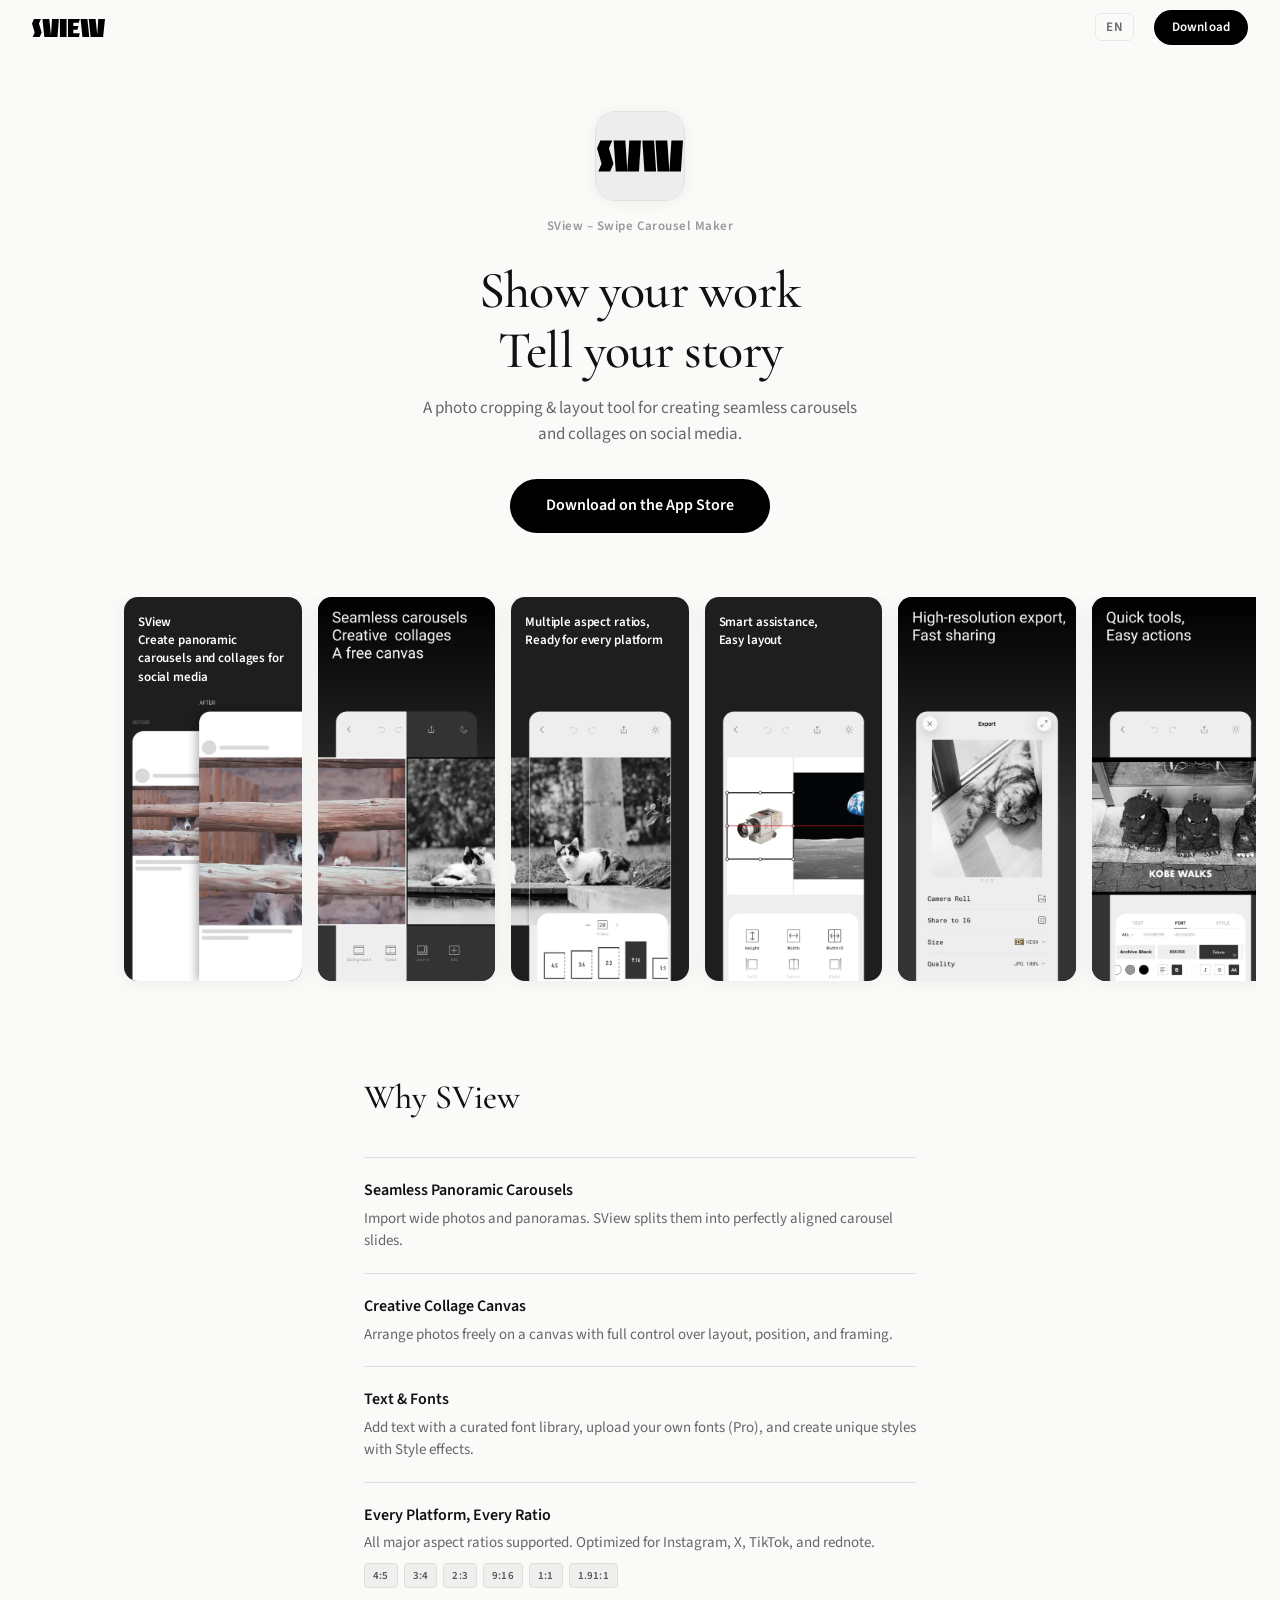
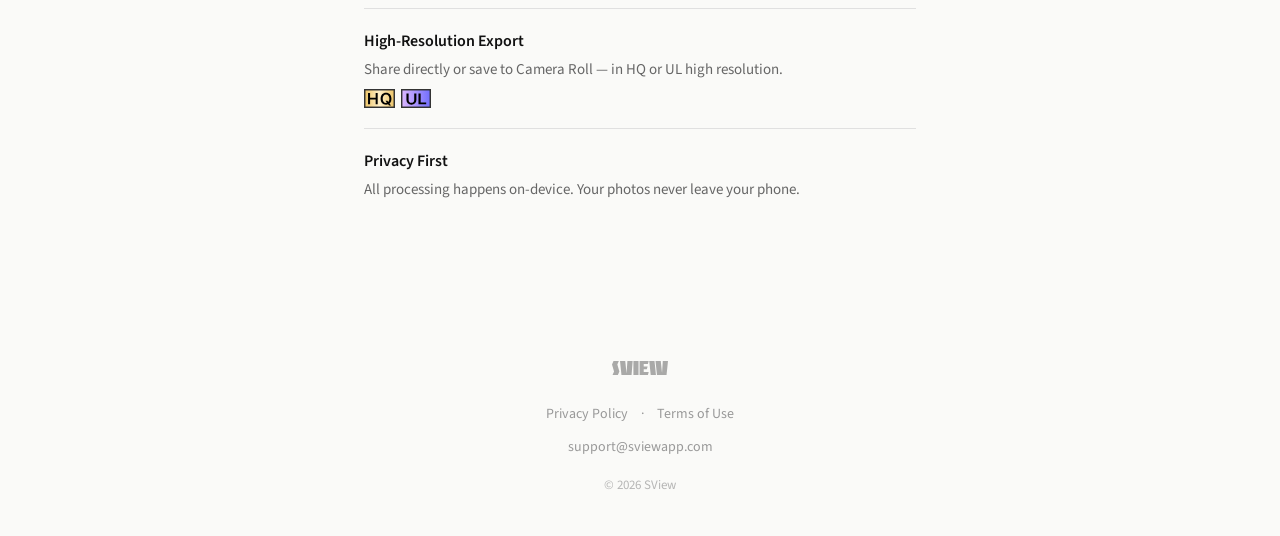
==== index.html @ 7d23e58b "fix(home): drop duplicate gallery captions on slots 2/5/6 The new localized App Store screenshots al" ====
<!DOCTYPE html>
<html lang="en">
<head>
  <meta charset="UTF-8">
  <meta name="viewport" content="width=device-width, initial-scale=1.0">
  <title>SView — Show your work. Tell your story.</title>
  <link rel="icon" type="image/svg+xml" href="assets/favicon.svg">
  <link rel="icon" type="image/png" href="favicon.png">
  <link rel="apple-touch-icon" href="assets/apple-touch-icon.png">
  <meta name="description" content="A photo cropping and layout tool. Create seamless carousels and collage posts for social media.">
  <meta property="og:title" content="SView — Swipe Carousel Maker">
  <meta property="og:description" content="A photo cropping and layout tool for social media.">
  <meta property="og:image" content="https://sviewapp.com/assets/iphone/1.png">
  <meta property="og:url" content="https://sviewapp.com">
  <meta name="twitter:card" content="summary_large_image">
  <link rel="preconnect" href="https://fonts.googleapis.com">
  <link rel="preconnect" href="https://fonts.gstatic.com" crossorigin>
  <link href="https://fonts.googleapis.com/css2?family=Cormorant+Garamond:ital,wght@0,400;0,500;1,400&family=Source+Sans+3:wght@400;600&display=swap" rel="stylesheet">
  <style>
    :root {
      --font-serif: "Cormorant Garamond", "Noto Serif", "Songti SC", Georgia, serif;
      --font-sans: "Source Sans 3", -apple-system, "PingFang SC", "Hiragino Sans",
                   "Noto Sans SC", "Noto Sans JP", "Noto Sans KR", "Malgun Gothic", sans-serif;
      --color-bg: #fafaf8;
      --color-surface: #ffffff;
      --color-text: #111111;
      --color-text-secondary: #666666;
      --color-text-muted: #999999;
      --color-border: #e8e8e8;
      --color-rule: #e0e0e0;
      --color-accent: #000000;
      --color-accent-hover: #333333;
    }

    * { box-sizing: border-box; margin: 0; padding: 0; }

    body {
      font-family: var(--font-sans);
      font-size: 16px;
      line-height: 1.6;
      color: var(--color-text);
      background: var(--color-bg);
      -webkit-font-smoothing: antialiased;
      -moz-osx-font-smoothing: grayscale;
    }

    /* ===== NAV ===== */
    .nav {
      position: sticky;
      top: 0;
      z-index: 100;
      display: flex;
      align-items: center;
      justify-content: space-between;
      padding: 0 32px;
      height: 56px;
      transition: background 0.3s, border-color 0.3s;
      border-bottom: 1px solid transparent;
    }
    .nav.scrolled {
      background: rgba(250, 250, 248, 0.92);
      backdrop-filter: blur(12px);
      -webkit-backdrop-filter: blur(12px);
      border-bottom-color: rgba(0,0,0,0.06);
    }
    .nav-logo img { height: 18px; width: auto; display: block; filter: brightness(0); }
    .nav-right { display: flex; align-items: center; gap: 20px; }

    .lang-selector { position: relative; }
    .lang-btn {
      background: none; border: 1px solid var(--color-border); border-radius: 6px;
      padding: 4px 10px; font-family: var(--font-sans); font-size: 13px; font-weight: 600;
      color: var(--color-text-secondary); cursor: pointer; letter-spacing: 0.03em;
      transition: border-color 0.2s, color 0.2s;
    }
    .lang-btn:hover { border-color: var(--color-text-secondary); color: var(--color-text); }
    .lang-dropdown {
      display: none; position: absolute; top: calc(100% + 6px); right: 0;
      background: var(--color-surface); border: 1px solid var(--color-border);
      border-radius: 8px; padding: 4px 0; min-width: 120px;
      box-shadow: 0 4px 16px rgba(0,0,0,0.08);
    }
    .lang-dropdown.open { display: block; }
    .lang-option {
      display: block; width: 100%; padding: 8px 16px; background: none; border: none;
      font-family: var(--font-sans); font-size: 14px; color: var(--color-text-secondary);
      cursor: pointer; text-align: left; transition: background 0.15s;
    }
    .lang-option:hover { background: #f5f5f3; color: var(--color-text); }
    .lang-option.active { color: var(--color-text); font-weight: 600; }

    .nav-download {
      display: inline-block; background: var(--color-accent); color: #fff;
      padding: 7px 18px; border-radius: 100px; font-size: 13px; font-weight: 600;
      text-decoration: none; transition: background 0.2s; letter-spacing: 0.01em;
    }
    .nav-download:hover { background: var(--color-accent-hover); }

    /* ===== HERO ===== */
    .hero { text-align: center; padding: 56px 24px 0; }

    .hero-icon {
      width: 88px; height: 88px; border-radius: 22%; margin: 0 auto 16px;
      overflow: hidden;
      box-shadow: 0 0 0 1px rgba(0,0,0,0.08), 0 2px 16px rgba(0,0,0,0.06);
    }
    .hero-icon svg { width: 100%; height: 100%; display: block; }

    .hero-app-title {
      font-size: 13px;
      font-weight: 600;
      color: var(--color-text-muted);
      letter-spacing: 0.04em;
      margin-bottom: 24px;
    }

    .hero-tagline {
      font-family: var(--font-serif);
      font-size: clamp(34px, 6vw, 52px);
      font-weight: 500; line-height: 1.15; letter-spacing: -0.015em;
      color: var(--color-text); margin-bottom: 16px;
    }

    .hero-subtitle {
      font-size: 17px; color: var(--color-text-secondary);
      max-width: 460px; margin: 0 auto 32px; line-height: 1.5;
    }

    .hero-cta {
      display: inline-block;
      background: var(--color-accent); color: #fff;
      padding: 14px 36px; border-radius: 100px; font-size: 16px; font-weight: 600;
      text-decoration: none; transition: background 0.2s, transform 0.2s;
    }
    .hero-cta:hover { background: var(--color-accent-hover); transform: translateY(-1px); }

    /* ===== GALLERY ===== */
    .gallery {
      margin-top: 64px;
      overflow-x: auto; overflow-y: hidden;
      scrollbar-width: none; -webkit-overflow-scrolling: touch;
      scroll-snap-type: x proximity;
      padding-bottom: 20px;
      cursor: grab;
    }
    .gallery.dragging { cursor: grabbing; scroll-snap-type: none; }
    .gallery::-webkit-scrollbar { display: none; }
    .gallery-scrollbar-wrap {
      height: 2px;
      margin: 8px max(24px, calc((100vw - 1080px) / 2)) 60px;
      background: transparent;
      position: relative;
    }
    .gallery-scrollbar-thumb {
      position: absolute; top: 0; left: 0;
      height: 2px; width: 60px;
      background: transparent;
      border-radius: 1px;
      transition: background 0.4s, left 0.05s linear;
    }
    .gallery.scrolling ~ .gallery-scrollbar-wrap .gallery-scrollbar-thumb { background: rgba(0,0,0,0.22); }

    .gallery-track {
      display: flex; gap: 16px; width: max-content;
      padding: 0 max(24px, calc((100vw - 1080px) / 2));
    }

    .gallery-item {
      position: relative;
      flex-shrink: 0;
      scroll-snap-align: center;
      border-radius: 14px;
      overflow: hidden;
      background: #1e1e1e;
      box-shadow: 0 2px 20px rgba(0,0,0,0.06);
    }
    .gallery-item img {
      height: 384px;
      width: auto;
      display: block;
    }

    /* Text overlay on top of each preview card */
    .gallery-overlay {
      position: absolute;
      top: 0; left: 0; right: 0;
      padding: 16px 14px 18px;
      pointer-events: none;
    }
    .gallery-overlay p {
      font-size: 13px;
      font-weight: 600;
      color: #fff;
      line-height: 1.4;
      letter-spacing: -0.01em;
      text-align: left;
    }

    /* ===== FEATURES ===== */
    .features {
      max-width: 600px; margin: 0 auto; padding: 0 24px 80px;
    }
    .features-heading {
      font-family: var(--font-serif); font-size: 34px; font-weight: 500;
      color: var(--color-text); margin-bottom: 32px;
    }
    .feature-item {
      border-top: 1px solid var(--color-rule); padding: 20px 0;
    }
    .feature-item:last-child { border-bottom: none; }
    .feature-title {
      font-size: 16px; font-weight: 600; color: var(--color-text); margin-bottom: 4px;
    }
    .feature-desc {
      font-size: 15px; color: var(--color-text-secondary); line-height: 1.5;
    }

    /* Badges row for ratio/resolution features */
    .feature-badges {
      display: flex; flex-wrap: wrap; gap: 6px; margin-top: 8px;
    }
    .badge-tag {
      display: inline-flex; align-items: center; justify-content: center;
      padding: 3px 8px; border-radius: 4px;
      font-size: 11px; font-weight: 600; letter-spacing: 0.02em;
      background: #f0efed; color: #555;
      border: 1px solid #e0dfdd;
      white-space: nowrap;
    }
    .badge-tag.accent {
      background: var(--color-text); color: #fff; border-color: var(--color-text);
    }
    /* HQ / UL spec icons (gradient SVG, matches in-app export chips) */
    .badge-svg { height: 19px; width: auto; display: inline-block; vertical-align: middle; }

    /* ===== FOOTER ===== */
    footer {
      text-align: center; padding: 56px 24px 40px;
    }
    .footer-logo { margin-bottom: 20px; }
    .footer-logo img { height: 14px; width: auto; opacity: 0.4; }
    .footer-links { font-size: 14px; color: var(--color-text-muted); margin-bottom: 8px; }
    .footer-links a { color: var(--color-text-muted); text-decoration: none; transition: color 0.2s; }
    .footer-links a:hover { color: var(--color-text-secondary); }
    .footer-links .sep { margin: 0 10px; }
    .footer-email { margin-bottom: 16px; }
    .footer-email a { font-size: 14px; color: var(--color-text-muted); text-decoration: none; transition: color 0.2s; }
    .footer-email a:hover { color: var(--color-text-secondary); }
    .footer-copy { font-size: 13px; color: var(--color-text-muted); opacity: 0.7; }

    /* ===== WECHAT GUIDE ===== */
    .wechat-guide {
      display: none;
      position: fixed; top: 12px; right: 12px;
      z-index: 9999;
      background: rgba(0,0,0,0.75); color: #fff;
      border-radius: 12px;
      padding: 14px 18px;
      box-shadow: 0 4px 24px rgba(0,0,0,0.25);
      align-items: center; gap: 10px;
    }
    .wechat-guide.show { display: flex; }
    .wechat-guide-arrow {
      width: 20px; height: 20px; flex-shrink: 0;
      animation: wechat-bounce 1.2s ease-in-out infinite;
    }
    @keyframes wechat-bounce {
      0%, 100% { transform: translateY(0); }
      50% { transform: translateY(-4px); }
    }
    .wechat-guide-text {
      font-size: 14px; font-weight: 500; line-height: 1.5;
    }

    /* ===== SCROLL ANIMATIONS ===== */
    .fade-in {
      opacity: 0; transform: translateY(18px);
      transition: opacity 0.6s cubic-bezier(0.25,0.1,0.25,1),
                  transform 0.6s cubic-bezier(0.25,0.1,0.25,1);
    }
    .fade-in.visible { opacity: 1; transform: translateY(0); }
    @media (prefers-reduced-motion: reduce) {
      .fade-in { opacity: 1; transform: none; transition: none; }
    }

    /* ===== CJK ===== */
    .lang-cjk .hero-tagline { letter-spacing: 0.04em; }
    .lang-cjk .feature-title, .lang-cjk .feature-desc { line-height: 1.7; }

    /* ===== RESPONSIVE ===== */
    @media (max-width: 640px) {
      .nav { padding: 0 20px; height: 50px; }
      .nav-logo img { height: 15px; }
      .nav-download { padding: 6px 14px; font-size: 12px; }
      .lang-btn { font-size: 12px; padding: 3px 8px; }

      .hero { padding: 40px 20px 0; }
      .hero-icon { width: 72px; height: 72px; margin-bottom: 14px; }
      .hero-app-title { font-size: 12px; margin-bottom: 20px; }
      .hero-subtitle { font-size: 15px; margin-bottom: 28px; }
      .hero-cta { padding: 11px 28px; font-size: 14px; }

      .gallery { margin-top: 48px; padding-bottom: 16px; }
      .gallery-scrollbar-wrap { margin-bottom: 44px; }
      .gallery-track { gap: 12px; padding: 0 20px; }
      .gallery-item img { height: 300px; }
      .gallery-item { border-radius: 12px; }
      .gallery-overlay { padding: 14px 14px; }
      .gallery-overlay p { font-size: 12px; }

      .features { padding: 0 20px 56px; }
      .features-heading { font-size: 24px; margin-bottom: 24px; }

      footer { padding: 40px 20px 32px; }
    }
  </style>
</head>
<body>

<!-- NAV -->
<nav class="nav" role="navigation">
  <a href="/" class="nav-logo" aria-label="SView Home">
    <img src="assets/logo.svg" alt="SView">
  </a>
  <div class="nav-right">
    <div class="lang-selector">
      <button class="lang-btn" id="langBtn" aria-haspopup="true" aria-expanded="false">EN</button>
      <div class="lang-dropdown" id="langDropdown" role="menu">
        <button class="lang-option active" data-lang="en" role="menuitem">English</button>
        <button class="lang-option" data-lang="zh" role="menuitem">简体中文</button>
        <button class="lang-option" data-lang="zh-Hant" role="menuitem">繁體中文</button>
        <button class="lang-option" data-lang="ja" role="menuitem">日本語</button>
        <button class="lang-option" data-lang="ko" role="menuitem">한국어</button>
        <button class="lang-option" data-lang="es" role="menuitem">Español</button>
      </div>
    </div>
    <a class="nav-download" href="https://apps.apple.com/app/sview/id6759950270" target="_blank" data-i18n="nav.download">Download</a>
  </div>
</nav>

<!-- HERO -->
<section class="hero">
  <div class="hero-icon fade-in">
    <svg width="512" height="512" viewBox="0 0 512 512" fill="none" xmlns="http://www.w3.org/2000/svg"><rect width="512" height="512" fill="#EDEDED"/><path d="M102.68 166H170.746L182.758 346H114.691L102.68 166Z" fill="black"/><path d="M269.672 166H337.738L349.75 346H281.684L269.672 166Z" fill="black"/><path d="M261.859 166H193.793L181.781 346H249.848L261.859 166Z" fill="black"/><path d="M94.5763 166H25.3442L6 211L32.4711 301L13.1268 346H82.3589L101.703 301L75.232 211L94.5763 166Z" fill="black"/><path d="M345.844 166H414.74L426.898 346H358.002L345.844 166Z" fill="black"/><path d="M506 166H438.764L426.898 346H494.135L506 166Z" fill="black"/></svg>
  </div>
  <div class="hero-app-title fade-in">SView &ndash; Swipe Carousel Maker</div>
  <h1 class="hero-tagline fade-in" data-i18n="hero.tagline">Show your work<br>Tell your story</h1>
  <p class="hero-subtitle fade-in" data-i18n="hero.subtitle">A photo cropping &amp; layout tool for creating seamless carousels and collages on social media.</p>
  <a class="hero-cta fade-in" href="https://apps.apple.com/app/sview/id6759950270" target="_blank"><span data-i18n="hero.cta">Download on the App Store</span></a>

  <!-- GALLERY -->
  <div class="gallery fade-in" id="gallery" role="region" aria-label="App screenshots" tabindex="0">
    <div class="gallery-track">
      <div class="gallery-item">
        <picture><source srcset="assets/iphone/1.webp" type="image/webp"><img src="assets/iphone/1.png" alt="" loading="eager"></picture>
        <div class="gallery-overlay"><p data-i18n="preview.1">SView<br>Create panoramic carousels and collages for social media</p></div>
      </div>
      <div class="gallery-item">
        <img class="loc-shot" data-shot="2" src="assets/iphone/2-en.webp" alt="" loading="eager">
      </div>
      <div class="gallery-item">
        <picture><source srcset="assets/iphone/3.webp" type="image/webp"><img src="assets/iphone/3.png" alt="" loading="lazy"></picture>
        <div class="gallery-overlay"><p data-i18n="preview.3">Multiple aspect ratios,<br>Ready for every platform</p></div>
      </div>
      <div class="gallery-item">
        <picture><source srcset="assets/iphone/4.webp" type="image/webp"><img src="assets/iphone/4.png" alt="" loading="lazy"></picture>
        <div class="gallery-overlay"><p data-i18n="preview.4">Smart assistance,<br>Easy layout</p></div>
      </div>
      <div class="gallery-item">
        <img class="loc-shot" data-shot="5" src="assets/iphone/5-en.webp" alt="" loading="lazy">
      </div>
      <div class="gallery-item">
        <img class="loc-shot" data-shot="6" src="assets/iphone/6-en.webp" alt="" loading="lazy">
      </div>
      <div class="gallery-item">
        <picture><source srcset="assets/iphone/7.webp" type="image/webp"><img src="assets/iphone/7.png" alt="" loading="lazy"></picture>
        <div class="gallery-overlay"><p data-i18n="preview.7">Show your work,<br>Tell your story</p></div>
      </div>
    </div>
  </div>
  <div class="gallery-scrollbar-wrap"><div class="gallery-scrollbar-thumb" id="gallery-thumb"></div></div>
</section>

<!-- FEATURES -->
<section class="features">
  <h2 class="features-heading fade-in" data-i18n="features.heading">Why SView</h2>

  <div class="feature-item fade-in">
    <div class="feature-title" data-i18n="features.carousel.title">Seamless Panoramic Carousels</div>
    <div class="feature-desc" data-i18n="features.carousel.desc">Import wide photos and panoramas. SView splits them into perfectly aligned carousel slides.</div>
  </div>

  <div class="feature-item fade-in">
    <div class="feature-title" data-i18n="features.collage.title">Creative Collage Canvas</div>
    <div class="feature-desc" data-i18n="features.collage.desc">Arrange photos freely on a canvas with full control over layout, position, and framing.</div>
  </div>

  <div class="feature-item fade-in">
    <div class="feature-title" data-i18n="features.text.title">Text &amp; Fonts</div>
    <div class="feature-desc" data-i18n="features.text.desc">Add text with a curated font library, upload your own fonts (Pro), and create unique styles with Style effects.</div>
  </div>

  <div class="feature-item fade-in">
    <div class="feature-title" data-i18n="features.ratio.title">Every Platform, Every Ratio</div>
    <div class="feature-desc" data-i18n="features.ratio.desc">All major aspect ratios supported. Optimized for Instagram, X, TikTok, and rednote.</div>
    <div class="feature-badges">
      <span class="badge-tag">4:5</span>
      <span class="badge-tag">3:4</span>
      <span class="badge-tag">2:3</span>
      <span class="badge-tag">9:16</span>
      <span class="badge-tag">1:1</span>
      <span class="badge-tag">1.91:1</span>
    </div>
  </div>

  <div class="feature-item fade-in">
    <div class="feature-title" data-i18n="features.export.title">High-Resolution Export</div>
    <div class="feature-desc" data-i18n="features.export.desc">Share directly or save to Camera Roll — in HQ or UL high resolution.</div>
    <div class="feature-badges">
      <img class="badge-svg" src="assets/SizeHQ.svg" alt="HQ" width="21" height="13">
      <img class="badge-svg" src="assets/SizeUL.svg" alt="UL" width="21" height="13">
    </div>
  </div>

  <div class="feature-item fade-in">
    <div class="feature-title" data-i18n="features.privacy.title">Privacy First</div>
    <div class="feature-desc" data-i18n="features.privacy.desc">All processing happens on-device. Your photos never leave your phone.</div>
  </div>
</section>

<!-- FOOTER -->
<footer>
  <div class="footer-logo"><img src="assets/logo.svg" alt="SView"></div>
  <div class="footer-links">
    <a href="/privacy.html" data-i18n="footer.privacy">Privacy Policy</a>
    <span class="sep">&middot;</span>
    <a href="/terms.html" data-i18n="footer.terms">Terms of Use</a>
  </div>
  <div class="footer-email"><a href="mailto:support@sviewapp.com">support@sviewapp.com</a></div>
  <div class="footer-copy">&copy; 2026 SView</div>
</footer>

<script>
(function() {
  const T = {
    en: {
      'nav.download': 'Download',
      'hero.tagline': 'Show your work\nTell your story',
      'hero.subtitle': 'A photo cropping & layout tool for creating seamless carousels and collages on social media.',
      'hero.cta': 'Download on the App Store',
      'features.heading': 'Why SView',
      'features.carousel.title': 'Seamless Panoramic Carousels',
      'features.carousel.desc': 'Import wide photos and panoramas. SView splits them into perfectly aligned carousel slides.',
      'features.collage.title': 'Creative Collage Canvas',
      'features.collage.desc': 'Arrange photos freely on a canvas with full control over layout, position, and framing.',
      'features.text.title': 'Text & Fonts',
      'features.text.desc': 'Add text with a curated font library, upload your own fonts (Pro), and create unique styles with Style effects.',
      'features.ratio.title': 'Every Platform, Every Ratio',
      'features.ratio.desc': 'All major aspect ratios supported. Optimized for Instagram, X, TikTok, and rednote.',
      'features.export.title': 'High-Resolution Export',
      'features.export.desc': 'Share directly or save to Camera Roll — in HQ or UL high resolution.',
      'features.privacy.title': 'Privacy First',
      'features.privacy.desc': 'All processing happens on-device. Your photos never leave your phone.',
      'footer.privacy': 'Privacy Policy',
      'footer.terms': 'Terms of Use',
      'preview.1': 'SView\nCreate panoramic carousels and collages for social media',
      'preview.2': 'Seamless carousels\nCreative collages\nA free canvas',
      'preview.3': 'Multiple aspect ratios,\nReady for every platform',
      'preview.4': 'Smart assistance,\nEasy layout',
      'preview.5': 'High-resolution export,\nFast sharing',
      'preview.6': 'Simple tools,\nNothing extra',
      'preview.7': 'Show your work,\nTell your story'
    },
    zh: {
      'nav.download': '下载',
      'hero.tagline': '展示你的作品\n讲述你的故事',
      'hero.subtitle': '照片裁切与排版工具，轻松制作无缝轮播图和创意拼贴，一键发布社交平台。',
      'hero.cta': '从苹果商店下载',
      'features.heading': '主要功能',
      'features.carousel.title': '无缝全景轮播',
      'features.carousel.desc': '导入宽幅照片和全景图，SView 将其分割为完美对齐的轮播卡片。',
      'features.collage.title': '创意拼贴画布',
      'features.collage.desc': '在画布上自由排列照片，完全掌控布局、位置和构图。',
      'features.text.title': '文字与字体',
      'features.text.desc': '添加文字，从精选字库挑选或上传自己的字体（Pro），用 Style 效果创造独特风格。',
      'features.ratio.title': '全平台，全比例',
      'features.ratio.desc': '支持所有主流比例，适配 Instagram、X、抖音、小红书。',
      'features.export.title': '高分辨率导出',
      'features.export.desc': '直接分享或保存到相册，可选 HQ、UL 高分辨率。',
      'features.privacy.title': '隐私优先',
      'features.privacy.desc': '所有处理均在设备端完成，您的照片绝不离开手机。',
      'footer.privacy': '隐私政策',
      'footer.terms': '使用条款',
      'preview.1': 'SView\n为社交媒体创建全景轮播和拼贴',
      'preview.2': '无缝轮播\n创意拼贴\n自由画布',
      'preview.3': '多种宽高比，\n适配每个平台',
      'preview.4': '智能辅助，\n轻松排版',
      'preview.5': '高分辨率导出，\n快速分享',
      'preview.6': '简洁工具，\n恰到好处',
      'preview.7': '展示你的作品，\n讲述你的故事'
    },
    'zh-Hant': {
      'nav.download': '下載',
      'hero.tagline': '展示你的作品\n講述你的故事',
      'hero.subtitle': '照片裁切與排版工具，輕鬆製作無縫輪播圖和創意拼貼，一鍵發佈社群平台。',
      'hero.cta': '從 App Store 下載',
      'features.heading': '主要功能',
      'features.carousel.title': '無縫全景輪播',
      'features.carousel.desc': '匯入寬幅照片和全景圖，SView 將其分割為完美對齊的輪播卡片。',
      'features.collage.title': '創意拼貼畫布',
      'features.collage.desc': '在畫布上自由排列照片，完全掌控佈局、位置和構圖。',
      'features.text.title': '文字與字體',
      'features.text.desc': '新增文字，從精選字庫挑選或上傳自己的字體（Pro），用 Style 效果創造獨特風格。',
      'features.ratio.title': '全平台，全比例',
      'features.ratio.desc': '支援所有主流比例，適配 Instagram、X、TikTok、rednote。',
      'features.export.title': '高解析度匯出',
      'features.export.desc': '直接分享或儲存到相簿，可選 HQ、UL 高解析度。',
      'features.privacy.title': '隱私優先',
      'features.privacy.desc': '所有處理均在裝置端完成，您的照片絕不離開手機。',
      'footer.privacy': '隱私權政策',
      'footer.terms': '使用條款',
      'preview.1': 'SView\n為社群媒體建立全景輪播和拼貼',
      'preview.2': '無縫輪播\n創意拼貼\n自由畫布',
      'preview.3': '多種寬高比，\n適配每個平台',
      'preview.4': '智慧輔助，\n輕鬆排版',
      'preview.5': '高解析度匯出，\n快速分享',
      'preview.6': '簡潔工具，\n恰到好處',
      'preview.7': '展示你的作品，\n講述你的故事'
    },
    ja: {
      'nav.download': 'ダウンロード',
      'hero.tagline': '作品を見せよう\n物語を伝えよう',
      'hero.subtitle': '写真の切り抜き・レイアウトツール。SNS映えするカルーセルやコラージュをかんたん作成。',
      'hero.cta': 'App Store からダウンロード',
      'features.heading': 'SView でできること',
      'features.carousel.title': 'シームレスなパノラマカルーセル',
      'features.carousel.desc': 'ワイド写真やパノラマを取り込み、完璧に並んだカルーセルスライドに分割。',
      'features.collage.title': 'クリエイティブなコラージュキャンバス',
      'features.collage.desc': 'キャンバス上で写真を自由に配置。レイアウト、位置、フレーミングを完全にコントロール。',
      'features.text.title': 'テキストとフォント',
      'features.text.desc': 'テキストを追加。厳選フォントライブラリから選ぶか自分のフォントをアップロード（Pro）、Style エフェクトで独自のスタイルを。',
      'features.ratio.title': 'すべてのプラットフォーム、すべての比率',
      'features.ratio.desc': '主要なアスペクト比に対応。Instagram、X、TikTok、rednoteに最適化。',
      'features.export.title': '高解像度エクスポート',
      'features.export.desc': '直接共有またはカメラロールに保存。HQ・UL の高解像度に対応。',
      'features.privacy.title': 'プライバシー最優先',
      'features.privacy.desc': 'すべての処理はデバイス上で完結。写真が端末から出ることはありません。',
      'footer.privacy': 'プライバシーポリシー',
      'footer.terms': '利用規約',
      'preview.1': 'SView\nSNS向けパノラマカルーセルとコラージュを作成',
      'preview.2': 'シームレスなカルーセル\nクリエイティブなコラージュ\n自由なキャンバス',
      'preview.3': '多彩なアスペクト比、\nあらゆるプラットフォームに対応',
      'preview.4': 'スマートアシスタンス、\n簡単レイアウト',
      'preview.5': '高解像度エクスポート、\n素早くシェア',
      'preview.6': 'シンプルなツール、\n余計なものなし',
      'preview.7': '作品を見せよう、\n物語を伝えよう'
    },
    ko: {
      'nav.download': '다운로드',
      'hero.tagline': '당신의 작품을 보여주세요\n당신의 이야기를 들려주세요',
      'hero.subtitle': '사진 크롭 & 레이아웃 도구. 깔끔한 캐러셀과 콜라주를 만들어 SNS에 바로 공유하세요.',
      'hero.cta': 'App Store에서 다운로드',
      'features.heading': 'SView의 핵심 기능',
      'features.carousel.title': '매끄러운 파노라마 캐러셀',
      'features.carousel.desc': '와이드 사진과 파노라마를 가져와 완벽하게 정렬된 캐러셀 슬라이드로 분할합니다.',
      'features.collage.title': '크리에이티브 콜라주 캔버스',
      'features.collage.desc': '캔버스에서 사진을 자유롭게 배치하고 레이아웃, 위치, 프레이밍을 완전히 제어하세요.',
      'features.text.title': '텍스트와 폰트',
      'features.text.desc': '텍스트를 추가하세요. 엄선된 폰트 라이브러리에서 고르거나 직접 폰트를 업로드(Pro)하고, Style 효과로 나만의 스타일을 만드세요.',
      'features.ratio.title': '모든 플랫폼, 모든 비율',
      'features.ratio.desc': '모든 주요 화면 비율 지원. Instagram, X, TikTok, rednote에 최적화.',
      'features.export.title': '고해상도 내보내기',
      'features.export.desc': '바로 공유하거나 카메라 롤에 저장 — HQ·UL 고해상도 지원.',
      'features.privacy.title': '개인정보 보호 우선',
      'features.privacy.desc': '모든 처리는 기기에서 이루어집니다. 사진은 절대 휴대폰을 떠나지 않습니다.',
      'footer.privacy': '개인정보 처리방침',
      'footer.terms': '이용약관',
      'preview.1': 'SView\nSNS용 파노라마 캐러셀과 콜라주 제작',
      'preview.2': '매끄러운 캐러셀\n크리에이티브 콜라주\n자유로운 캔버스',
      'preview.3': '다양한 화면 비율,\n모든 플랫폼에 대응',
      'preview.4': '스마트 보조,\n쉬운 레이아웃',
      'preview.5': '고해상도 내보내기,\n빠른 공유',
      'preview.6': '심플한 도구,\n군더더기 없이',
      'preview.7': '작품을 보여주세요,\n이야기를 들려주세요'
    },
    es: {
      'nav.download': 'Descargar',
      'hero.tagline': 'Muestra tu trabajo\nCuenta tu historia',
      'hero.subtitle': 'Una herramienta de recorte y maquetación de fotos para crear carruseles y collages en redes sociales.',
      'hero.cta': 'Descargar en la App Store',
      'features.heading': 'Por qué SView',
      'features.carousel.title': 'Carruseles panorámicos perfectos',
      'features.carousel.desc': 'Importa fotos panorámicas y SView las divide en slides perfectamente alineados.',
      'features.collage.title': 'Lienzo creativo para collages',
      'features.collage.desc': 'Organiza fotos libremente en un lienzo con control total sobre diseño, posición y encuadre.',
      'features.text.title': 'Texto y fuentes',
      'features.text.desc': 'Añade texto con una biblioteca de fuentes seleccionada, sube tus propias fuentes (Pro) y crea estilos únicos con efectos de Style.',
      'features.ratio.title': 'Todas las plataformas, todas las proporciones',
      'features.ratio.desc': 'Todas las proporciones principales. Optimizado para Instagram, X, TikTok y rednote.',
      'features.export.title': 'Exportación en alta resolución',
      'features.export.desc': 'Comparte directamente o guarda en el Carrete — en alta resolución HQ o UL.',
      'features.privacy.title': 'Privacidad ante todo',
      'features.privacy.desc': 'Todo el procesamiento ocurre en el dispositivo. Tus fotos nunca salen de tu teléfono.',
      'footer.privacy': 'Política de privacidad',
      'footer.terms': 'Condiciones de uso',
      'preview.1': 'SView\nCrea carruseles panorámicos y collages para redes sociales',
      'preview.2': 'Carruseles perfectos\nCollages creativos\nUn lienzo libre',
      'preview.3': 'Múltiples proporciones,\nListo para cada plataforma',
      'preview.4': 'Asistencia inteligente,\nDiseño fácil',
      'preview.5': 'Exportación en alta resolución,\nCompartir rápido',
      'preview.6': 'Herramientas simples,\nNada de más',
      'preview.7': 'Muestra tu trabajo,\nCuenta tu historia'
    }
  };

  const langLabels = { en: 'EN', zh: '简中', 'zh-Hant': '繁中', ja: 'JA', ko: 'KO', es: 'ES' };
  const cjkLangs = new Set(['zh', 'zh-Hant', 'ja', 'ko']);
  let currentLang = 'en';

  function setLanguage(lang) {
    if (!T[lang]) return;
    currentLang = lang;
    document.documentElement.lang = lang === 'zh' ? 'zh-Hans' : (lang === 'zh-Hant' ? 'zh-Hant' : lang);
    document.querySelectorAll('[data-i18n]').forEach(function(el) {
      var key = el.getAttribute('data-i18n');
      if (T[lang][key]) {
        if (el.tagName === 'A' || el.tagName === 'BUTTON') {
          el.textContent = T[lang][key];
        } else {
          el.innerHTML = T[lang][key].replace(/\n/g, '<br>');
        }
      }
    });
    document.body.classList.toggle('lang-cjk', cjkLangs.has(lang));
    var shotV = (lang === 'zh') ? 'zh' : (lang === 'zh-Hant') ? 'zh-Hant' : 'en';
    document.querySelectorAll('img.loc-shot').forEach(function(img) {
      img.src = 'assets/iphone/' + img.getAttribute('data-shot') + '-' + shotV + '.webp';
    });
    document.getElementById('langBtn').textContent = langLabels[lang];
    document.querySelectorAll('.lang-option').forEach(function(opt) {
      opt.classList.toggle('active', opt.dataset.lang === lang);
    });
    try { localStorage.setItem('sview-lang', lang); } catch(e) {}
  }

  function detectLanguage() {
    try { var s = localStorage.getItem('sview-lang'); if (s && T[s]) return s; } catch(e) {}
    var n = (navigator.language || '').toLowerCase();
    if (n.startsWith('zh')) {
      if (n.includes('hant') || n.includes('tw') || n.includes('hk') || n.includes('mo')) return 'zh-Hant';
      return 'zh';
    }
    if (n.startsWith('ja')) return 'ja';
    if (n.startsWith('ko')) return 'ko';
    if (n.startsWith('es')) return 'es';
    return 'en';
  }

  // Language dropdown
  var langBtn = document.getElementById('langBtn');
  var langDropdown = document.getElementById('langDropdown');
  langBtn.addEventListener('click', function(e) {
    e.stopPropagation();
    var isOpen = langDropdown.classList.toggle('open');
    langBtn.setAttribute('aria-expanded', isOpen);
  });
  document.querySelectorAll('.lang-option').forEach(function(opt) {
    opt.addEventListener('click', function() {
      setLanguage(this.dataset.lang);
      langDropdown.classList.remove('open');
      langBtn.setAttribute('aria-expanded', 'false');
    });
  });
  document.addEventListener('click', function() {
    langDropdown.classList.remove('open');
    langBtn.setAttribute('aria-expanded', 'false');
  });

  // Nav scroll
  var nav = document.querySelector('.nav');
  window.addEventListener('scroll', function() {
    nav.classList.toggle('scrolled', window.scrollY > 40);
  }, { passive: true });

  // Gallery scroll system
  var gallery = document.getElementById('gallery');
  var galleryThumb = document.getElementById('gallery-thumb');
  var scrollbarTimer = null, snapTimer = null;

  // -- Scrollbar --
  function updateThumb() {
    var max = gallery.scrollWidth - gallery.clientWidth;
    if (max <= 0) return;
    var wrap = galleryThumb.parentElement.offsetWidth;
    var tw = Math.max(40, wrap * (gallery.clientWidth / gallery.scrollWidth));
    galleryThumb.style.width = tw + 'px';
    galleryThumb.style.left = ((gallery.scrollLeft / max) * (wrap - tw)) + 'px';
  }
  function showScrollbar() {
    gallery.classList.add('scrolling');
    updateThumb();
    clearTimeout(scrollbarTimer);
    scrollbarTimer = setTimeout(function() { gallery.classList.remove('scrolling'); }, 1200);
  }
  gallery.addEventListener('scroll', showScrollbar, { passive: true });

  // -- Snap lock: JS 动画期间关闭 snap，结束后恢复 --
  function lockSnap() {
    clearTimeout(snapTimer);
    gallery.style.scrollSnapType = 'none';
  }
  function unlockSnap() {
    clearTimeout(snapTimer);
    snapTimer = setTimeout(function() { gallery.style.scrollSnapType = ''; }, 60);
  }

  // -- Wheel → horizontal (仅拦截纵向滚轮，横向手势原生处理) --
  var wTarget = 0, wRaf = null;
  gallery.addEventListener('wheel', function(e) {
    if (Math.abs(e.deltaX) > Math.abs(e.deltaY)) return;
    if (e.deltaY === 0) return;
    var maxS = gallery.scrollWidth - gallery.clientWidth;
    var atStart = gallery.scrollLeft <= 0;
    var atEnd = gallery.scrollLeft >= maxS - 1;
    // 到头时放行给页面滚动
    if ((e.deltaY < 0 && atStart) || (e.deltaY > 0 && atEnd)) {
      if (wRaf) { cancelAnimationFrame(wRaf); wRaf = null; unlockSnap(); }
      return;
    }
    e.preventDefault();
    lockSnap();
    if (!wRaf) wTarget = gallery.scrollLeft;
    wTarget += e.deltaY * 2;
    wTarget = Math.max(0, Math.min(wTarget, maxS));
    if (!wRaf) {
      (function tick() {
        var diff = wTarget - gallery.scrollLeft;
        if (Math.abs(diff) > 1) {
          gallery.scrollLeft += Math.round(diff * 0.15) || (diff > 0 ? 1 : -1);
          wRaf = requestAnimationFrame(tick);
        } else {
          gallery.scrollLeft = Math.round(wTarget);
          wRaf = null;
          unlockSnap();
        }
      })();
    }
  }, { passive: false });

  // -- Mouse drag with momentum --
  var drag = null;
  gallery.addEventListener('mousedown', function(e) {
    if (wRaf) { cancelAnimationFrame(wRaf); wRaf = null; }
    drag = { sx: e.pageX, sl: gallery.scrollLeft, lx: e.pageX, lt: Date.now(), v: 0 };
    gallery.classList.add('dragging');
    lockSnap();
  });
  window.addEventListener('mousemove', function(e) {
    if (!drag) return;
    e.preventDefault();
    var now = Date.now(), dt = now - drag.lt;
    if (dt > 0) drag.v = (drag.lx - e.pageX) / dt;
    drag.lx = e.pageX; drag.lt = now;
    gallery.scrollLeft = drag.sl + (drag.sx - e.pageX);
  });
  window.addEventListener('mouseup', function() {
    if (!drag) return;
    var v = drag.v * 250;
    drag = null;
    gallery.classList.remove('dragging');
    if (Math.abs(v) > 10) {
      var target = gallery.scrollLeft + v;
      (function coast() {
        var diff = target - gallery.scrollLeft;
        if (Math.abs(diff) > 1) {
          gallery.scrollLeft += Math.round(diff * 0.08) || (diff > 0 ? 1 : -1);
          requestAnimationFrame(coast);
        } else { unlockSnap(); }
      })();
    } else { unlockSnap(); }
  });

  // Scroll animations
  var observer = new IntersectionObserver(function(entries) {
    entries.forEach(function(entry) {
      if (entry.isIntersecting) {
        entry.target.classList.add('visible');
        observer.unobserve(entry.target);
      }
    });
  }, { threshold: 0.12 });
  document.querySelectorAll('.fade-in').forEach(function(el, i) {
    el.style.transitionDelay = (i * 60) + 'ms';
    observer.observe(el);
  });

  // (WeChat handler moved to separate script below)

  // Init
  setLanguage(detectLanguage());
})();
</script>

<!-- WeChat guide: detect on load, show immediately -->
<div class="wechat-guide" id="wechat-guide">
  <div class="wechat-guide-text">点击右上角 ··· 在浏览器中打开</div>
  <svg class="wechat-guide-arrow" viewBox="0 0 40 40" fill="none" xmlns="http://www.w3.org/2000/svg"><path d="M20 32V8M20 8L10 18M20 8L30 18" stroke="#fff" stroke-width="2.5" stroke-linecap="round" stroke-linejoin="round"/></svg>
</div>
<script>
if (/MicroMessenger|WeChat/i.test(navigator.userAgent)) {
  var g = document.getElementById('wechat-guide');
  g.classList.add('show');
  g.onclick = function() { g.classList.remove('show'); };
}
</script>

</body>
</html>
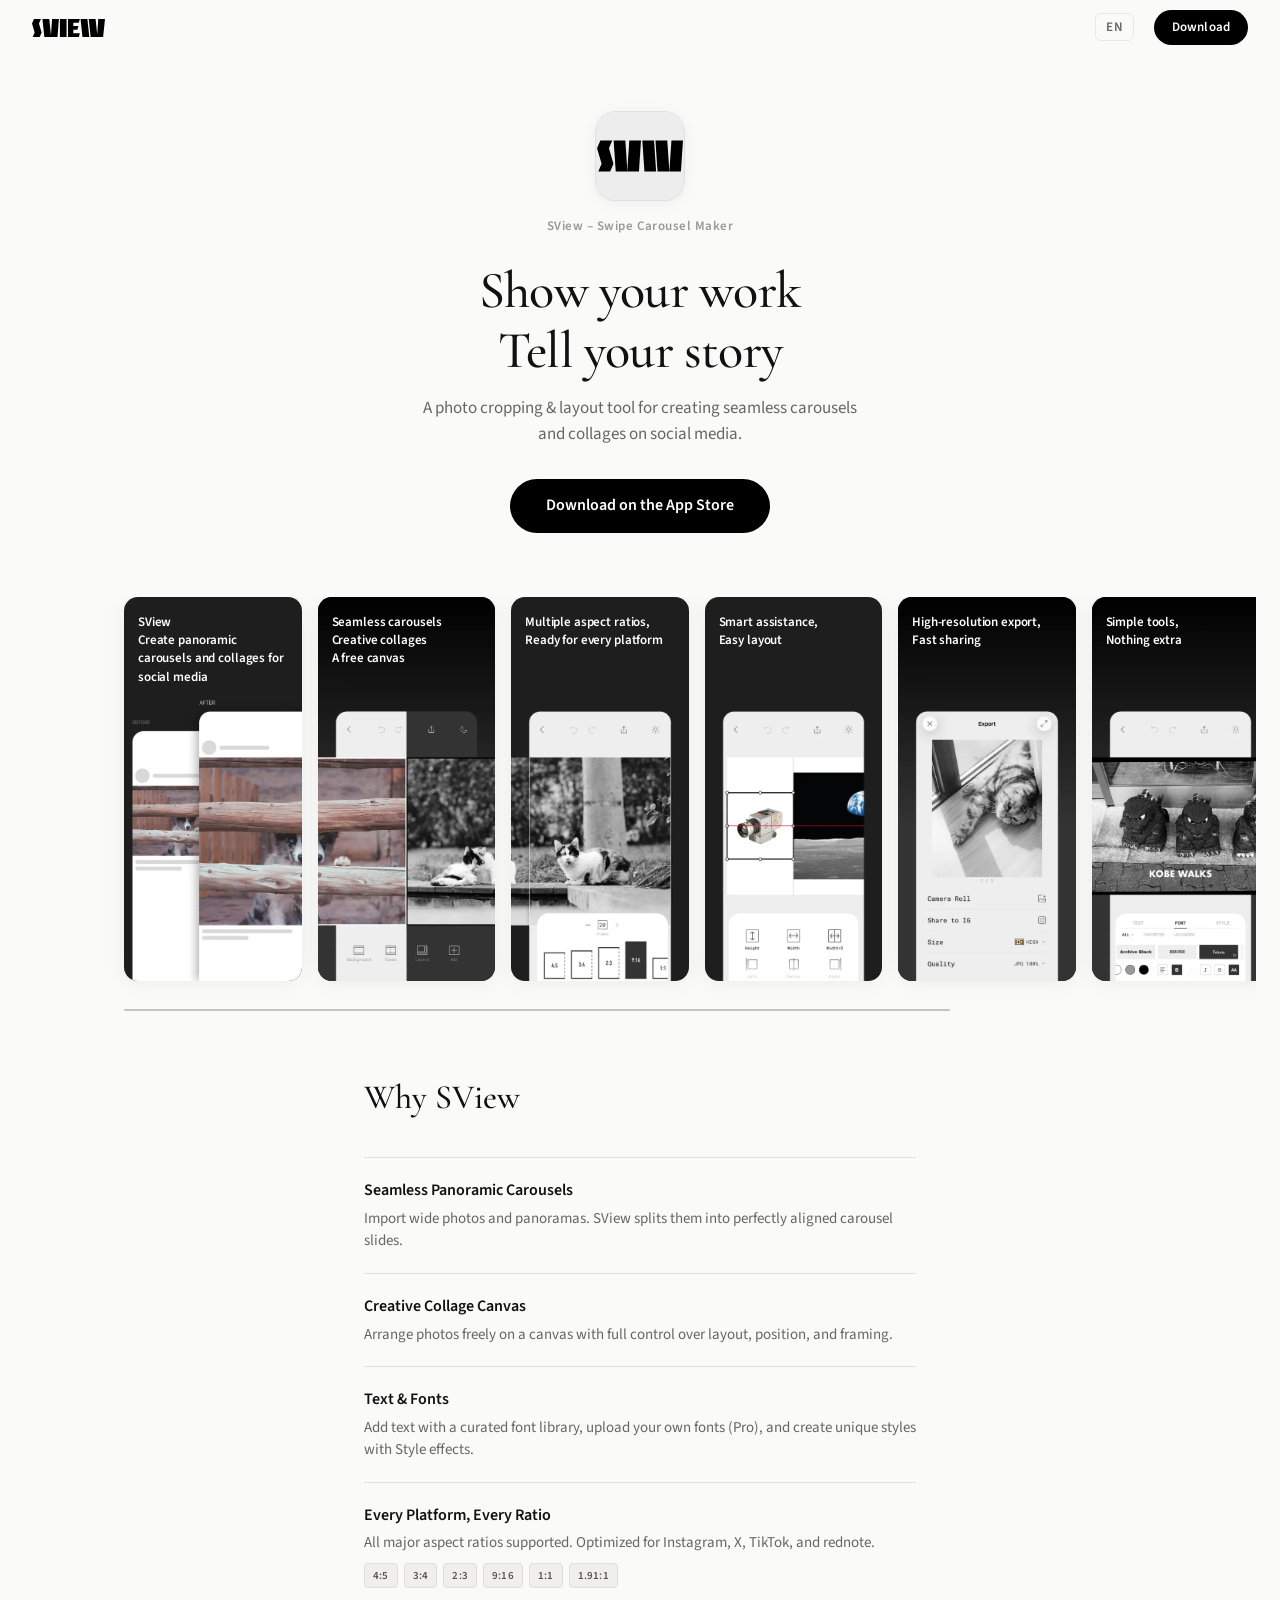
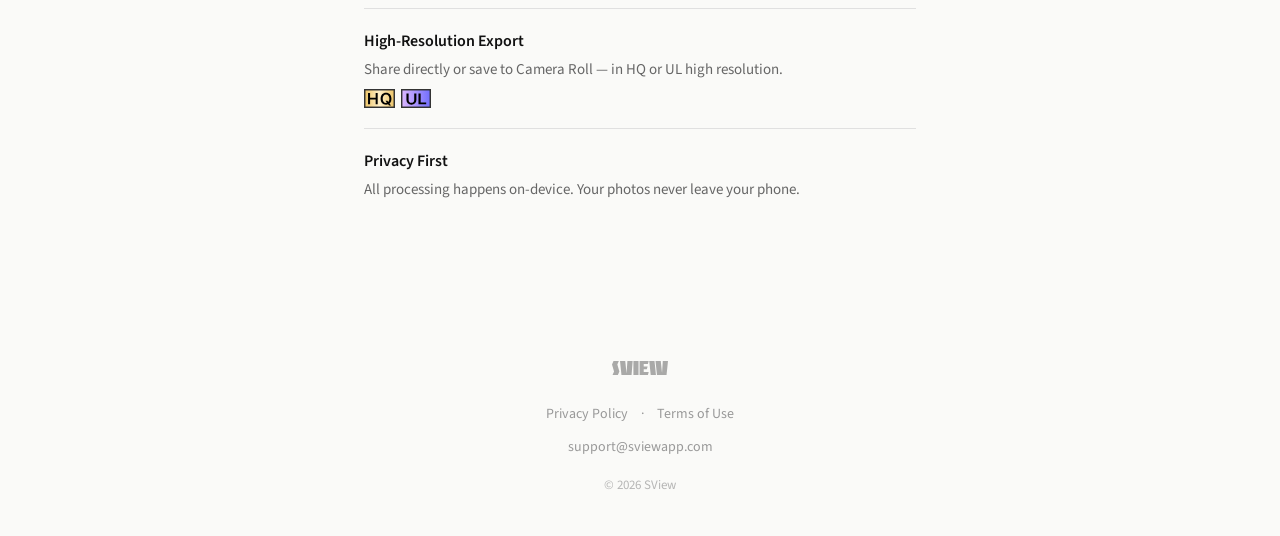
==== commit 51cf19fc: "fix(home): use text-free shots for gallery slots 2/5/6 + restore overlay captions Replace the App St" ====
--- a/index.html
+++ b/index.html
@@ -356,7 +356,8 @@
         <div class="gallery-overlay"><p data-i18n="preview.1">SView<br>Create panoramic carousels and collages for social media</p></div>
       </div>
       <div class="gallery-item">
-        <img class="loc-shot" data-shot="2" src="assets/iphone/2-en.webp" alt="" loading="eager">
+        <picture><source srcset="assets/iphone/2.webp" type="image/webp"><img src="assets/iphone/2.png" alt="" loading="eager"></picture>
+        <div class="gallery-overlay"><p data-i18n="preview.2">Seamless carousels<br>Creative collages<br>A free canvas</p></div>
       </div>
       <div class="gallery-item">
         <picture><source srcset="assets/iphone/3.webp" type="image/webp"><img src="assets/iphone/3.png" alt="" loading="lazy"></picture>
@@ -367,10 +368,12 @@
         <div class="gallery-overlay"><p data-i18n="preview.4">Smart assistance,<br>Easy layout</p></div>
       </div>
       <div class="gallery-item">
-        <img class="loc-shot" data-shot="5" src="assets/iphone/5-en.webp" alt="" loading="lazy">
+        <picture><source srcset="assets/iphone/5.webp" type="image/webp"><img src="assets/iphone/5.png" alt="" loading="lazy"></picture>
+        <div class="gallery-overlay"><p data-i18n="preview.5">High-resolution export,<br>Fast sharing</p></div>
       </div>
       <div class="gallery-item">
-        <img class="loc-shot" data-shot="6" src="assets/iphone/6-en.webp" alt="" loading="lazy">
+        <picture><source srcset="assets/iphone/6.webp" type="image/webp"><img src="assets/iphone/6.png" alt="" loading="lazy"></picture>
+        <div class="gallery-overlay"><p data-i18n="preview.6">Simple tools,<br>Nothing extra</p></div>
       </div>
       <div class="gallery-item">
         <picture><source srcset="assets/iphone/7.webp" type="image/webp"><img src="assets/iphone/7.png" alt="" loading="lazy"></picture>
@@ -632,10 +635,6 @@
       }
     });
     document.body.classList.toggle('lang-cjk', cjkLangs.has(lang));
-    var shotV = (lang === 'zh') ? 'zh' : (lang === 'zh-Hant') ? 'zh-Hant' : 'en';
-    document.querySelectorAll('img.loc-shot').forEach(function(img) {
-      img.src = 'assets/iphone/' + img.getAttribute('data-shot') + '-' + shotV + '.webp';
-    });
     document.getElementById('langBtn').textContent = langLabels[lang];
     document.querySelectorAll('.lang-option').forEach(function(opt) {
       opt.classList.toggle('active', opt.dataset.lang === lang);
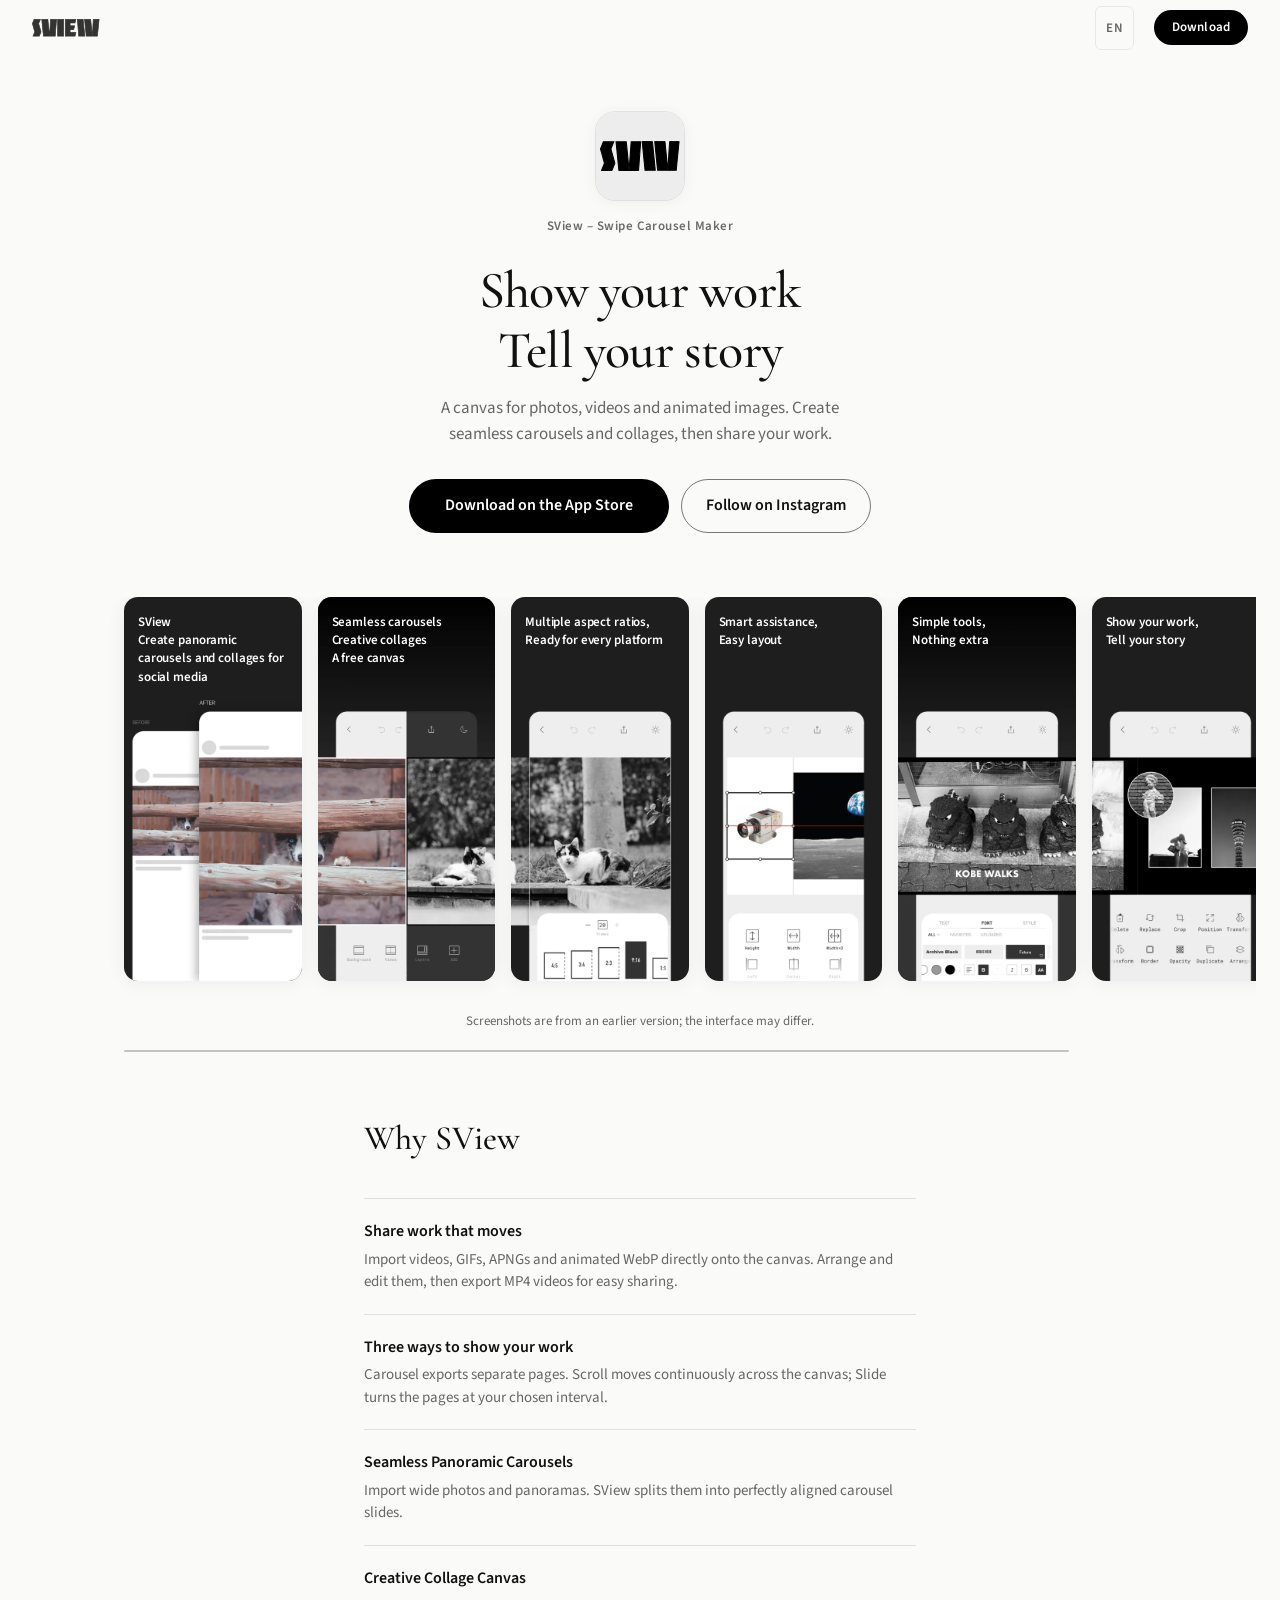
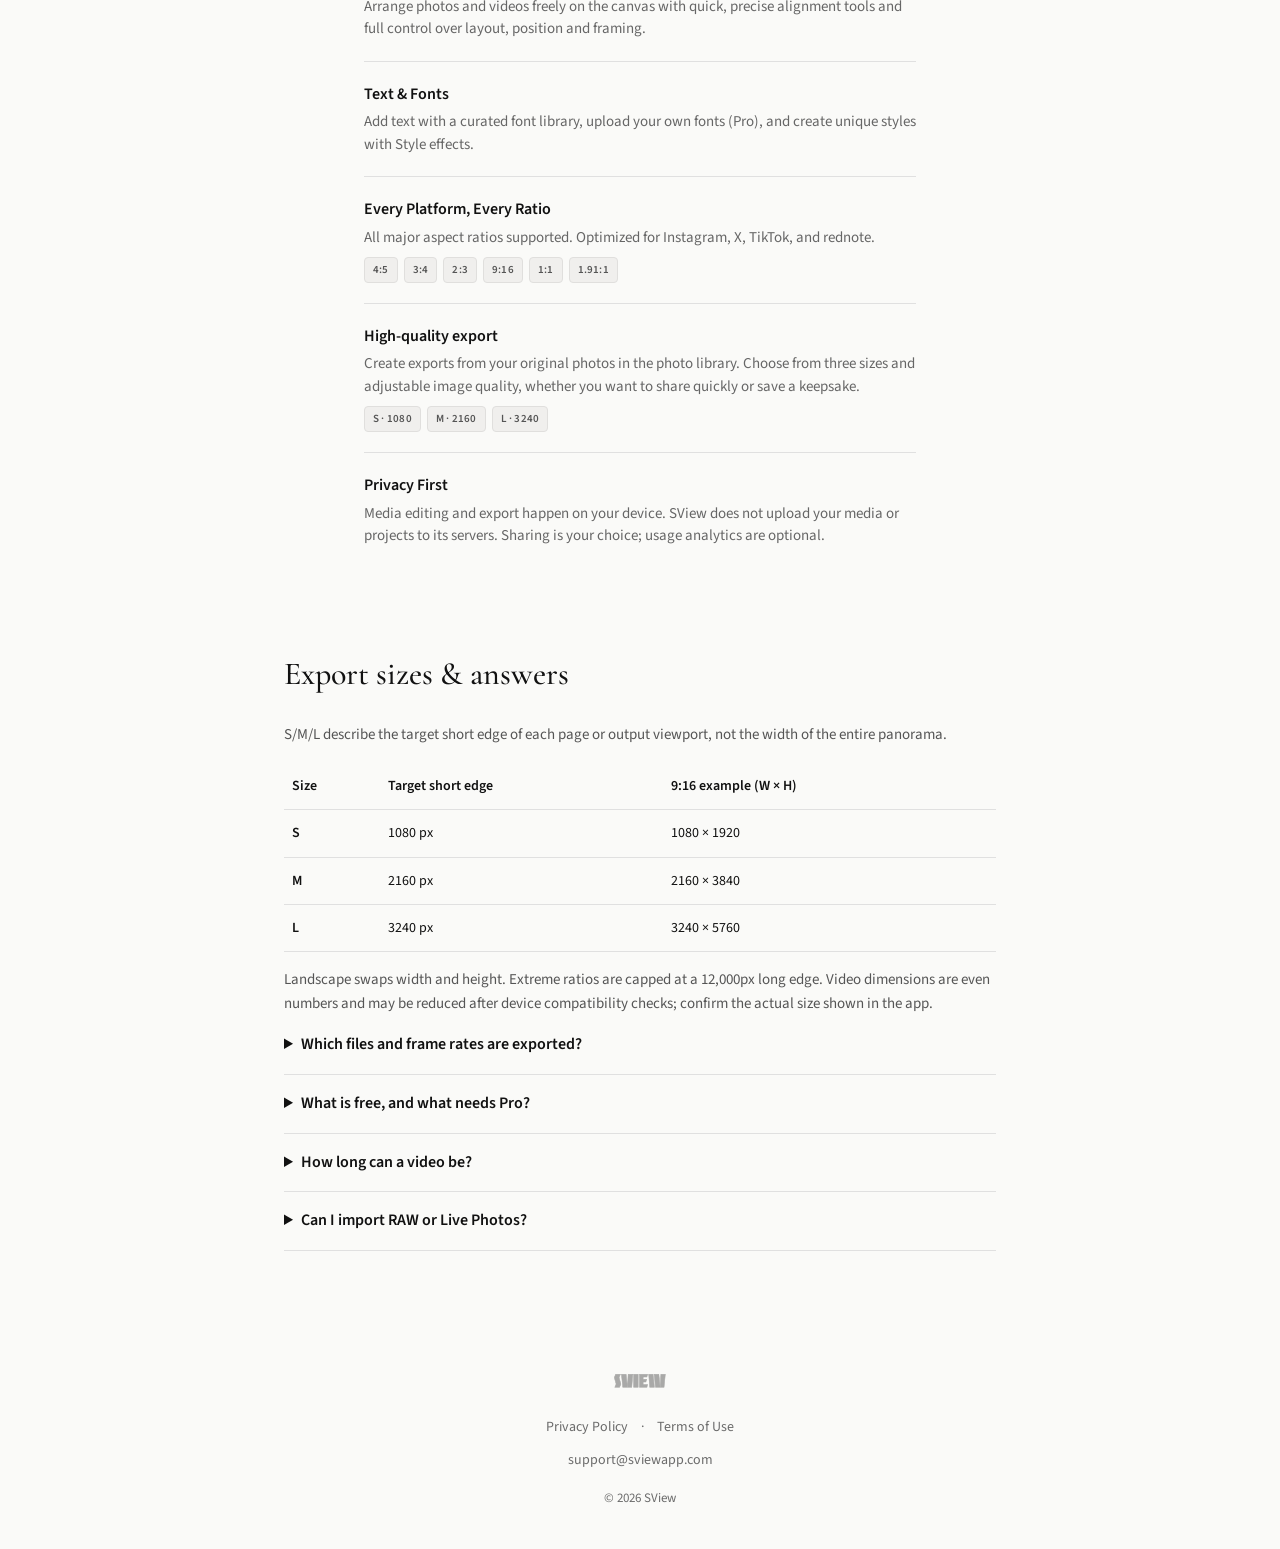
==== commit 4154da58: "Update SView website for video and animated media" ====
--- a/index.html
+++ b/index.html
@@ -7,9 +7,10 @@
   <link rel="icon" type="image/svg+xml" href="assets/favicon.svg">
   <link rel="icon" type="image/png" href="favicon.png">
   <link rel="apple-touch-icon" href="assets/apple-touch-icon.png">
-  <meta name="description" content="A photo cropping and layout tool. Create seamless carousels and collage posts for social media.">
+  <meta name="description" content="A canvas for photos, videos and animated images. Create seamless carousels and collages, then share your work.">
+  <link rel="canonical" href="https://sviewapp.com/">
   <meta property="og:title" content="SView — Swipe Carousel Maker">
-  <meta property="og:description" content="A photo cropping and layout tool for social media.">
+  <meta property="og:description" content="A canvas for photos, videos and animated images. Create seamless carousels and collages, then share your work.">
   <meta property="og:image" content="https://sviewapp.com/assets/iphone/1.png">
   <meta property="og:url" content="https://sviewapp.com">
   <meta name="twitter:card" content="summary_large_image">
@@ -25,7 +26,7 @@
       --color-surface: #ffffff;
       --color-text: #111111;
       --color-text-secondary: #666666;
-      --color-text-muted: #999999;
+      --color-text-muted: #6b6b6b;
       --color-border: #e8e8e8;
       --color-rule: #e0e0e0;
       --color-accent: #000000;
@@ -63,7 +64,7 @@
       -webkit-backdrop-filter: blur(12px);
       border-bottom-color: rgba(0,0,0,0.06);
     }
-    .nav-logo img { height: 18px; width: auto; display: block; filter: brightness(0); }
+    .nav-logo img { height: 18px; width: auto; display: block; }
     .nav-right { display: flex; align-items: center; gap: 20px; }
 
     .lang-selector { position: relative; }
@@ -104,7 +105,11 @@
       overflow: hidden;
       box-shadow: 0 0 0 1px rgba(0,0,0,0.08), 0 2px 16px rgba(0,0,0,0.06);
     }
-    .hero-icon svg { width: 100%; height: 100%; display: block; }
+    .hero-icon {
+      display: grid; place-items: center;
+      background: url("assets/brand/appLogoBackground.svg") center / cover no-repeat;
+    }
+    .hero-icon img { display: block; width: 92%; height: auto; }
 
     .hero-app-title {
       font-size: 13px;
@@ -126,6 +131,9 @@
       max-width: 460px; margin: 0 auto 32px; line-height: 1.5;
     }
 
+    .hero-actions { display: flex; justify-content: center; align-items: center; flex-wrap: wrap; gap: 12px; padding: 0 20px; }
+    .hero-instagram { display: inline-flex; align-items: center; justify-content: center; min-height: 52px; padding: 13px 24px; border: 1px solid #777; border-radius: 100px; color: var(--color-text); font-size: 16px; font-weight: 600; text-decoration: none; transition: background 0.2s; }
+    .hero-instagram:hover { background: #efefec; }
     .hero-cta {
       display: inline-block;
       background: var(--color-accent); color: #fff;
@@ -230,8 +238,20 @@
     .badge-tag.accent {
       background: var(--color-text); color: #fff; border-color: var(--color-text);
     }
-    /* HQ / UL spec icons (gradient SVG, matches in-app export chips) */
-    .badge-svg { height: 19px; width: auto; display: inline-block; vertical-align: middle; }
+    .gallery-note { color: #666; font-size: 13px; margin: 10px 24px 18px; }
+    .specs { max-width: 760px; margin: 0 auto; padding: 0 24px 64px; }
+    .specs h2 { scroll-margin-top: 80px; font-family: var(--font-serif); font-size: 32px; font-weight: 500; margin-bottom: 24px; }
+    .specs h3 { font-size: 16px; margin: 24px 0 8px; }
+    .specs p { color: #555; font-size: 15px; }
+    .specs table { width: 100%; border-collapse: collapse; margin: 16px 0; font-size: 14px; }
+    .specs th, .specs td { padding: 12px 8px; text-align: left; border-bottom: 1px solid var(--color-rule); }
+    .specs th { font-weight: 600; }
+    .specs summary { cursor: pointer; padding: 16px 0; font-weight: 600; }
+    .specs details { border-bottom: 1px solid var(--color-rule); }
+    .specs details p { padding-bottom: 18px; }
+    a:focus-visible, button:focus-visible, summary:focus-visible { outline: 2px solid #245cc5; outline-offset: 4px; }
+    .lang-btn, .lang-option { min-height: 44px; }
+    @media (max-width: 400px) { .specs h2 { font-size: 24px; } .specs th, .specs td { padding: 10px 4px; font-size: 12px; } }
 
     /* ===== FOOTER ===== */
     footer {
@@ -246,7 +266,7 @@
     .footer-email { margin-bottom: 16px; }
     .footer-email a { font-size: 14px; color: var(--color-text-muted); text-decoration: none; transition: color 0.2s; }
     .footer-email a:hover { color: var(--color-text-secondary); }
-    .footer-copy { font-size: 13px; color: var(--color-text-muted); opacity: 0.7; }
+    .footer-copy { font-size: 13px; color: var(--color-text-muted); opacity: 1; }
 
     /* ===== WECHAT GUIDE ===== */
     .wechat-guide {
@@ -298,6 +318,7 @@
       .hero-icon { width: 72px; height: 72px; margin-bottom: 14px; }
       .hero-app-title { font-size: 12px; margin-bottom: 20px; }
       .hero-subtitle { font-size: 15px; margin-bottom: 28px; }
+      .hero-instagram { min-height: 44px; padding: 10px 20px; font-size: 14px; }
       .hero-cta { padding: 11px 28px; font-size: 14px; }
 
       .gallery { margin-top: 48px; padding-bottom: 16px; }
@@ -316,11 +337,12 @@
   </style>
 </head>
 <body>
+<main>
 
 <!-- NAV -->
 <nav class="nav" role="navigation">
   <a href="/" class="nav-logo" aria-label="SView Home">
-    <img src="assets/logo.svg" alt="SView">
+    <img src="assets/brand/iconLogo_V3.svg" alt="SView">
   </a>
   <div class="nav-right">
     <div class="lang-selector">
@@ -334,20 +356,22 @@
         <button class="lang-option" data-lang="es" role="menuitem">Español</button>
       </div>
     </div>
-    <a class="nav-download" href="https://apps.apple.com/app/sview/id6759950270" target="_blank" data-i18n="nav.download">Download</a>
+    <a class="nav-download" href="https://apps.apple.com/app/sview-swipe-carousel-maker/id6759950270" target="_blank" rel="noopener noreferrer" data-i18n="nav.download">Download</a>
   </div>
 </nav>
 
 <!-- HERO -->
 <section class="hero">
   <div class="hero-icon fade-in">
-    <svg width="512" height="512" viewBox="0 0 512 512" fill="none" xmlns="http://www.w3.org/2000/svg"><rect width="512" height="512" fill="#EDEDED"/><path d="M102.68 166H170.746L182.758 346H114.691L102.68 166Z" fill="black"/><path d="M269.672 166H337.738L349.75 346H281.684L269.672 166Z" fill="black"/><path d="M261.859 166H193.793L181.781 346H249.848L261.859 166Z" fill="black"/><path d="M94.5763 166H25.3442L6 211L32.4711 301L13.1268 346H82.3589L101.703 301L75.232 211L94.5763 166Z" fill="black"/><path d="M345.844 166H414.74L426.898 346H358.002L345.844 166Z" fill="black"/><path d="M506 166H438.764L426.898 346H494.135L506 166Z" fill="black"/></svg>
+    <img src="assets/brand/appLogoIcon_V3.svg" alt="" width="79" height="29">
   </div>
   <div class="hero-app-title fade-in">SView &ndash; Swipe Carousel Maker</div>
   <h1 class="hero-tagline fade-in" data-i18n="hero.tagline">Show your work<br>Tell your story</h1>
-  <p class="hero-subtitle fade-in" data-i18n="hero.subtitle">A photo cropping &amp; layout tool for creating seamless carousels and collages on social media.</p>
-  <a class="hero-cta fade-in" href="https://apps.apple.com/app/sview/id6759950270" target="_blank"><span data-i18n="hero.cta">Download on the App Store</span></a>
-
+  <p class="hero-subtitle fade-in" data-i18n="hero.subtitle">A canvas for photos, videos and animated images. Create seamless carousels and collages, then share your work.</p>
+  <div class="hero-actions fade-in">
+  <a class="hero-cta" href="https://apps.apple.com/app/sview-swipe-carousel-maker/id6759950270" target="_blank" rel="noopener noreferrer"><span data-i18n="hero.cta">Download on the App Store</span></a>
+    <a class="hero-instagram" href="https://www.instagram.com/sview.app/" target="_blank" rel="noopener noreferrer" data-i18n="hero.instagram">Follow on Instagram</a>
+  </div>
   <!-- GALLERY -->
   <div class="gallery fade-in" id="gallery" role="region" aria-label="App screenshots" tabindex="0">
     <div class="gallery-track">
@@ -368,10 +392,6 @@
         <div class="gallery-overlay"><p data-i18n="preview.4">Smart assistance,<br>Easy layout</p></div>
       </div>
       <div class="gallery-item">
-        <picture><source srcset="assets/iphone/5.webp" type="image/webp"><img src="assets/iphone/5.png" alt="" loading="lazy"></picture>
-        <div class="gallery-overlay"><p data-i18n="preview.5">High-resolution export,<br>Fast sharing</p></div>
-      </div>
-      <div class="gallery-item">
         <picture><source srcset="assets/iphone/6.webp" type="image/webp"><img src="assets/iphone/6.png" alt="" loading="lazy"></picture>
         <div class="gallery-overlay"><p data-i18n="preview.6">Simple tools,<br>Nothing extra</p></div>
       </div>
@@ -381,12 +401,16 @@
       </div>
     </div>
   </div>
+  <p class="gallery-note" data-i18n="gallery.note">Screenshots are from an earlier version; the interface may differ.</p>
   <div class="gallery-scrollbar-wrap"><div class="gallery-scrollbar-thumb" id="gallery-thumb"></div></div>
 </section>
 
 <!-- FEATURES -->
 <section class="features">
   <h2 class="features-heading fade-in" data-i18n="features.heading">Why SView</h2>
+<div class="feature-item fade-in"><div class="feature-title" data-i18n="features.video.title">Share work that moves</div><div class="feature-desc" data-i18n="features.video.desc">Import videos, GIFs, APNGs and animated WebP directly onto the canvas. Arrange and edit them, then export MP4 videos for easy sharing.</div></div>
+<div class="feature-item fade-in"><div class="feature-title" data-i18n="features.modes.title">Three ways to show your work</div><div class="feature-desc" data-i18n="features.modes.desc">Carousel exports separate pages. Scroll moves continuously across the canvas; Slide turns the pages at your chosen interval.</div></div>
+
 
   <div class="feature-item fade-in">
     <div class="feature-title" data-i18n="features.carousel.title">Seamless Panoramic Carousels</div>
@@ -395,7 +419,7 @@
 
   <div class="feature-item fade-in">
     <div class="feature-title" data-i18n="features.collage.title">Creative Collage Canvas</div>
-    <div class="feature-desc" data-i18n="features.collage.desc">Arrange photos freely on a canvas with full control over layout, position, and framing.</div>
+    <div class="feature-desc" data-i18n="features.collage.desc">Arrange photos and videos freely on the canvas with quick, precise alignment tools and full control over layout, position and framing.</div>
   </div>
 
   <div class="feature-item fade-in">
@@ -417,23 +441,26 @@
   </div>
 
   <div class="feature-item fade-in">
-    <div class="feature-title" data-i18n="features.export.title">High-Resolution Export</div>
-    <div class="feature-desc" data-i18n="features.export.desc">Share directly or save to Camera Roll — in HQ or UL high resolution.</div>
+    <div class="feature-title" data-i18n="features.export.title">High-quality export</div>
+    <div class="feature-desc" data-i18n="features.export.desc">Create exports from your original photos in the photo library. Choose from three sizes and adjustable image quality, whether you want to share quickly or save a keepsake.</div>
     <div class="feature-badges">
-      <img class="badge-svg" src="assets/SizeHQ.svg" alt="HQ" width="21" height="13">
-      <img class="badge-svg" src="assets/SizeUL.svg" alt="UL" width="21" height="13">
+      <span class="badge-tag">S · 1080</span><span class="badge-tag">M · 2160</span><span class="badge-tag">L · 3240</span>
     </div>
   </div>
 
   <div class="feature-item fade-in">
     <div class="feature-title" data-i18n="features.privacy.title">Privacy First</div>
-    <div class="feature-desc" data-i18n="features.privacy.desc">All processing happens on-device. Your photos never leave your phone.</div>
+    <div class="feature-desc" data-i18n="features.privacy.desc">Media editing and export happen on your device. SView does not upload your media or projects to its servers. Sharing is your choice; usage analytics are optional.</div>
   </div>
 </section>
 
+<section class="specs" aria-labelledby="specs-title">
+<h2 id="specs-title" data-i18n="specs.title">Export sizes &amp; answers</h2><p data-i18n="specs.edge">S/M/L describe the target short edge of each page or output viewport, not the width of the entire panorama.</p>
+<table><thead><tr><th scope="col" data-i18n="specs.preset">Size</th><th scope="col" data-i18n="specs.target">Target short edge</th><th scope="col" data-i18n="specs.example">9:16 example (W × H)</th></tr></thead><tbody><tr><th scope="row">S</th><td>1080 px</td><td>1080 × 1920</td></tr><tr><th scope="row">M</th><td>2160 px</td><td>2160 × 3840</td></tr><tr><th scope="row">L</th><td>3240 px</td><td>3240 × 5760</td></tr></tbody></table><p data-i18n="specs.caveat">Landscape swaps width and height. Extreme ratios are capped at a 12,000px long edge. Video dimensions are even numbers and may be reduced after device compatibility checks; confirm the actual size shown in the app.</p><details><summary data-i18n="faq.formats.q">Which files and frame rates are exported?</summary><p data-i18n="faq.formats.a">Static Carousel pages use JPEG (80%, 95% or 100%) or HEIC (85%, with JPEG fallback if encoding fails). Pages with visible moving media use MP4 at 24, 30 or 60 fps. Scroll and Slide create one MP4 at a fixed 60 fps. S/M prefer H.264 and L prefers HEVC; the app checks a compatible codec and size on your device. Audio follows unmuted video clips; animated images have no audio.</p></details><details><summary data-i18n="faq.free.q">What is free, and what needs Pro?</summary><p data-i18n="faq.free.a">Video and animated-image import and editing, Carousel mode, all S/M/L sizes and image formats are free. The free tier includes one project. Scroll/Slide export and content using Pro frames, fonts or ratios require Pro; Pro also includes unlimited projects. Current prices and offers are shown before purchase in the app.</p></details><details><summary data-i18n="faq.limits.q">How long can a video be?</summary><p data-i18n="faq.limits.a">There is no product duration cap on the source video. Choose a segment of up to 5 minutes anywhere in it; a dynamic Carousel page is also limited to 5 minutes. Scroll runs for 3.9–30 seconds; Slide uses 1–10 seconds per page. Readability, storage and device resource limits still apply.</p></details><details><summary data-i18n="faq.raw.q">Can I import RAW or Live Photos?</summary><p data-i18n="faq.raw.a">RAW compatibility depends on Apple’s decoder, the camera format and the representation supplied by Photos; support for every RAW file is not guaranteed. Live Photos use their still image. HEICS animation is not supported. GIF, APNG and WebP imports are checked for file size, frame count and decoding limits.</p></details></section>
+</main>
 <!-- FOOTER -->
 <footer>
-  <div class="footer-logo"><img src="assets/logo.svg" alt="SView"></div>
+  <div class="footer-logo"><img src="assets/brand/iconLogo_V3.svg" alt="SView"></div>
   <div class="footer-links">
     <a href="/privacy.html" data-i18n="footer.privacy">Privacy Policy</a>
     <span class="sep">&middot;</span>
@@ -449,21 +476,21 @@
     en: {
       'nav.download': 'Download',
       'hero.tagline': 'Show your work\nTell your story',
-      'hero.subtitle': 'A photo cropping & layout tool for creating seamless carousels and collages on social media.',
+      "hero.subtitle": "A canvas for photos, videos and animated images. Create seamless carousels and collages, then share your work.",
       'hero.cta': 'Download on the App Store',
       'features.heading': 'Why SView',
       'features.carousel.title': 'Seamless Panoramic Carousels',
       'features.carousel.desc': 'Import wide photos and panoramas. SView splits them into perfectly aligned carousel slides.',
       'features.collage.title': 'Creative Collage Canvas',
-      'features.collage.desc': 'Arrange photos freely on a canvas with full control over layout, position, and framing.',
+      "features.collage.desc": "Arrange photos and videos freely on the canvas with quick, precise alignment tools and full control over layout, position and framing.",
       'features.text.title': 'Text & Fonts',
       'features.text.desc': 'Add text with a curated font library, upload your own fonts (Pro), and create unique styles with Style effects.',
       'features.ratio.title': 'Every Platform, Every Ratio',
       'features.ratio.desc': 'All major aspect ratios supported. Optimized for Instagram, X, TikTok, and rednote.',
-      'features.export.title': 'High-Resolution Export',
-      'features.export.desc': 'Share directly or save to Camera Roll — in HQ or UL high resolution.',
+      "features.export.title": "High-quality export",
+      "features.export.desc": "Create exports from your original photos in the photo library. Choose from three sizes and adjustable image quality, whether you want to share quickly or save a keepsake.",
       'features.privacy.title': 'Privacy First',
-      'features.privacy.desc': 'All processing happens on-device. Your photos never leave your phone.',
+      "features.privacy.desc": "Media editing and export happen on your device. SView does not upload your media or projects to its servers. Sharing is your choice; usage analytics are optional.",
       'footer.privacy': 'Privacy Policy',
       'footer.terms': 'Terms of Use',
       'preview.1': 'SView\nCreate panoramic carousels and collages for social media',
@@ -472,26 +499,46 @@
       'preview.4': 'Smart assistance,\nEasy layout',
       'preview.5': 'High-resolution export,\nFast sharing',
       'preview.6': 'Simple tools,\nNothing extra',
-      'preview.7': 'Show your work,\nTell your story'
+      'preview.7': 'Show your work,\nTell your story',
+      "features.video.title": "Share work that moves",
+      "features.video.desc": "Import videos, GIFs, APNGs and animated WebP directly onto the canvas. Arrange and edit them, then export MP4 videos for easy sharing.",
+      "features.modes.title": "Three ways to show your work",
+      "features.modes.desc": "Carousel exports separate pages. Scroll moves continuously across the canvas; Slide turns the pages at your chosen interval.",
+      "specs.title": "Export sizes & answers",
+      "specs.edge": "S/M/L describe the target short edge of each page or output viewport, not the width of the entire panorama.",
+      "specs.preset": "Size",
+      "specs.target": "Target short edge",
+      "specs.example": "9:16 example (W × H)",
+      "specs.caveat": "Landscape swaps width and height. Extreme ratios are capped at a 12,000px long edge. Video dimensions are even numbers and may be reduced after device compatibility checks; confirm the actual size shown in the app.",
+      "faq.formats.q": "Which files and frame rates are exported?",
+      "faq.formats.a": "Static Carousel pages use JPEG (80%, 95% or 100%) or HEIC (85%, with JPEG fallback if encoding fails). Pages with visible moving media use MP4 at 24, 30 or 60 fps. Scroll and Slide create one MP4 at a fixed 60 fps. S/M prefer H.264 and L prefers HEVC; the app checks a compatible codec and size on your device. Audio follows unmuted video clips; animated images have no audio.",
+      "faq.free.q": "What is free, and what needs Pro?",
+      "faq.free.a": "Video and animated-image import and editing, Carousel mode, all S/M/L sizes and image formats are free. The free tier includes one project. Scroll/Slide export and content using Pro frames, fonts or ratios require Pro; Pro also includes unlimited projects. Current prices and offers are shown before purchase in the app.",
+      "faq.limits.q": "How long can a video be?",
+      "faq.limits.a": "There is no product duration cap on the source video. Choose a segment of up to 5 minutes anywhere in it; a dynamic Carousel page is also limited to 5 minutes. Scroll runs for 3.9–30 seconds; Slide uses 1–10 seconds per page. Readability, storage and device resource limits still apply.",
+      "faq.raw.q": "Can I import RAW or Live Photos?",
+      "faq.raw.a": "RAW compatibility depends on Apple’s decoder, the camera format and the representation supplied by Photos; support for every RAW file is not guaranteed. Live Photos use their still image. HEICS animation is not supported. GIF, APNG and WebP imports are checked for file size, frame count and decoding limits.",
+      "gallery.note": "Screenshots are from an earlier version; the interface may differ.",
+      "hero.instagram": "Follow on Instagram",
     },
     zh: {
       'nav.download': '下载',
       'hero.tagline': '展示你的作品\n讲述你的故事',
-      'hero.subtitle': '照片裁切与排版工具，轻松制作无缝轮播图和创意拼贴，一键发布社交平台。',
+      "hero.subtitle": "用自由画布排版照片、视频与动图，制作无缝轮播和创意拼贴，分享你的作品。",
       'hero.cta': '从苹果商店下载',
       'features.heading': '主要功能',
       'features.carousel.title': '无缝全景轮播',
       'features.carousel.desc': '导入宽幅照片和全景图，SView 将其分割为完美对齐的轮播卡片。',
       'features.collage.title': '创意拼贴画布',
-      'features.collage.desc': '在画布上自由排列照片，完全掌控布局、位置和构图。',
+      "features.collage.desc": "利用便捷精确的对齐功能，在画布上自由排版照片和视频，轻松掌控布局、位置与构图。",
       'features.text.title': '文字与字体',
       'features.text.desc': '添加文字，从精选字库挑选或上传自己的字体（Pro），用 Style 效果创造独特风格。',
       'features.ratio.title': '全平台，全比例',
       'features.ratio.desc': '支持所有主流比例，适配 Instagram、X、抖音、小红书。',
-      'features.export.title': '高分辨率导出',
-      'features.export.desc': '直接分享或保存到相册，可选 HQ、UL 高分辨率。',
+      "features.export.title": "高画质导出",
+      "features.export.desc": "从相册原图生成导出文件，提供三档尺寸与可选画质，快速分享或保存留念皆可。",
       'features.privacy.title': '隐私优先',
-      'features.privacy.desc': '所有处理均在设备端完成，您的照片绝不离开手机。',
+      "features.privacy.desc": "媒体编辑与导出在设备内完成，SView 不将媒体或项目上传到自己的服务器。分享由你主动选择，使用统计可自由开关。",
       'footer.privacy': '隐私政策',
       'footer.terms': '使用条款',
       'preview.1': 'SView\n为社交媒体创建全景轮播和拼贴',
@@ -500,26 +547,46 @@
       'preview.4': '智能辅助，\n轻松排版',
       'preview.5': '高分辨率导出，\n快速分享',
       'preview.6': '简洁工具，\n恰到好处',
-      'preview.7': '展示你的作品，\n讲述你的故事'
+      'preview.7': '展示你的作品，\n讲述你的故事',
+      "features.video.title": "分享动态作品",
+      "features.video.desc": "支持视频和 GIF／APNG／动态 WebP 导入画布，直接排版编辑，输出为 MP4 视频，轻松分享。",
+      "features.modes.title": "三种方式，展示作品",
+      "features.modes.desc": "轮播分页输出；画廊连续滑过整个画布；幻灯片按所选间隔翻页。",
+      "specs.title": "导出规格与常见问题",
+      "specs.edge": "S／M／L 表示每页或输出视窗的目标短边，并非整幅全景画布的总宽度。",
+      "specs.preset": "尺寸",
+      "specs.target": "目标短边",
+      "specs.example": "9:16 示例（宽 × 高）",
+      "specs.caveat": "横向比例交换宽高。极端比例的长边上限为 12,000px。视频宽高取偶数，并可能按设备兼容检查缩小；以 App 显示的实际尺寸为准。",
+      "faq.formats.q": "导出哪些格式和帧率？",
+      "faq.formats.a": "轮播静态页可选 JPEG（80%、95%、100%）或 HEIC（85%，编码失败时回退 JPEG）；有可见动态素材的页输出 MP4，可选 24／30／60 fps。画廊、幻灯片输出单个 MP4，固定 60 fps。S／M 优先 H.264，L 优先 HEVC，App 会在设备上检查兼容编码与尺寸。声音来自未静音的视频片段，动图本身没有音轨。",
+      "faq.free.q": "哪些免费，哪些需要 Pro？",
+      "faq.free.a": "视频和动图导入、编辑、轮播模式、全部 S／M／L 尺寸及图片格式免费，免费版可创建 1 个项目。画廊／幻灯片正式导出及使用 Pro 边框、字体、比例的内容需要 Pro；Pro 还包括无限项目。价格及优惠以 App 购买前显示为准。",
+      "faq.limits.q": "视频有时长限制吗？",
+      "faq.limits.a": "原视频不设产品时长上限，可在全片任意位置选取最长 5 分钟的片段；动态轮播单页同样最长 5 分钟。画廊时长为 3.9–30 秒，幻灯片每页间隔为 1–10 秒。仍受文件可读取性、存储空间及设备资源限制。",
+      "faq.raw.q": "支持 RAW 和 Live Photo 吗？",
+      "faq.raw.a": "RAW 兼容性取决于 Apple 解码能力、相机格式及相册交付的表示，不保证支持所有 RAW 文件。Live Photo 使用静照片，不支持 HEICS 动画。GIF、APNG、WebP 导入有文件大小、帧数与解码资源限制。",
+      "gallery.note": "截图来自较早版本，实际界面可能有所不同。",
+      "hero.instagram": "关注 Instagram",
     },
     'zh-Hant': {
       'nav.download': '下載',
       'hero.tagline': '展示你的作品\n講述你的故事',
-      'hero.subtitle': '照片裁切與排版工具，輕鬆製作無縫輪播圖和創意拼貼，一鍵發佈社群平台。',
+      "hero.subtitle": "用自由畫布編排照片、影片與動圖，製作無縫輪播和創意拼貼，分享你的作品。",
       'hero.cta': '從 App Store 下載',
       'features.heading': '主要功能',
       'features.carousel.title': '無縫全景輪播',
       'features.carousel.desc': '匯入寬幅照片和全景圖，SView 將其分割為完美對齊的輪播卡片。',
       'features.collage.title': '創意拼貼畫布',
-      'features.collage.desc': '在畫布上自由排列照片，完全掌控佈局、位置和構圖。',
+      "features.collage.desc": "利用便捷精準的對齊功能，在畫布上自由編排照片與影片，輕鬆掌握版面、位置與構圖。",
       'features.text.title': '文字與字體',
       'features.text.desc': '新增文字，從精選字庫挑選或上傳自己的字體（Pro），用 Style 效果創造獨特風格。',
       'features.ratio.title': '全平台，全比例',
       'features.ratio.desc': '支援所有主流比例，適配 Instagram、X、TikTok、rednote。',
-      'features.export.title': '高解析度匯出',
-      'features.export.desc': '直接分享或儲存到相簿，可選 HQ、UL 高解析度。',
+      "features.export.title": "高畫質匯出",
+      "features.export.desc": "從相簿原圖產生匯出檔案，提供三種尺寸與可選畫質，方便快速分享或儲存留念。",
       'features.privacy.title': '隱私優先',
-      'features.privacy.desc': '所有處理均在裝置端完成，您的照片絕不離開手機。',
+      "features.privacy.desc": "媒體編輯與匯出在裝置內完成，SView 不將媒體或專案上傳至自己的伺服器。分享由你主動選擇，使用統計可自由開關。",
       'footer.privacy': '隱私權政策',
       'footer.terms': '使用條款',
       'preview.1': 'SView\n為社群媒體建立全景輪播和拼貼',
@@ -528,26 +595,46 @@
       'preview.4': '智慧輔助，\n輕鬆排版',
       'preview.5': '高解析度匯出，\n快速分享',
       'preview.6': '簡潔工具，\n恰到好處',
-      'preview.7': '展示你的作品，\n講述你的故事'
+      'preview.7': '展示你的作品，\n講述你的故事',
+      "features.video.title": "分享動態作品",
+      "features.video.desc": "支援影片及 GIF／APNG／動態 WebP 匯入畫布，直接編排與編輯，輸出為 MP4 影片，輕鬆分享。",
+      "features.modes.title": "三種方式，展示作品",
+      "features.modes.desc": "輪播分頁輸出；畫廊連續滑過整個畫布；幻燈片按所選間隔翻頁。",
+      "specs.title": "匯出規格與常見問題",
+      "specs.edge": "S／M／L 表示每頁或輸出視窗的目標短邊，並非整幅全景畫布的總寬度。",
+      "specs.preset": "尺寸",
+      "specs.target": "目標短邊",
+      "specs.example": "9:16 範例（寬 × 高）",
+      "specs.caveat": "橫向比例交換寬高。極端比例的長邊上限為 12,000px。影片寬高取偶數，並可能依裝置相容檢查縮小；以 App 顯示的實際尺寸為準。",
+      "faq.formats.q": "匯出哪些格式和影格率？",
+      "faq.formats.a": "輪播靜態頁可選 JPEG（80%、95%、100%）或 HEIC（85%，編碼失敗時改用 JPEG）；可見動態素材頁輸出 MP4，可選 24／30／60 fps。畫廊、幻燈片輸出單一 MP4，固定 60 fps。S／M 優先 H.264，L 優先 HEVC；App 會檢查裝置相容編碼與尺寸。聲音來自未靜音的影片片段，動圖沒有音軌。",
+      "faq.free.q": "哪些免費，哪些需要 Pro？",
+      "faq.free.a": "影片和動圖匯入、編輯、輪播模式、全部 S／M／L 尺寸及圖片格式免費，免費版可建立 1 個專案。畫廊／幻燈片正式匯出及使用 Pro 相框、字體、比例的內容需要 Pro；Pro 亦包含無限專案。價格及優惠以 App 購買前顯示為準。",
+      "faq.limits.q": "影片有時間限制嗎？",
+      "faq.limits.a": "原影片不設產品時間上限，可在全片任意位置選取最長 5 分鐘的片段；動態輪播單頁同樣最長 5 分鐘。畫廊為 3.9–30 秒，幻燈片每頁間隔為 1–10 秒。仍受檔案可讀性、儲存空間及裝置資源限制。",
+      "faq.raw.q": "支援 RAW 和 Live Photo 嗎？",
+      "faq.raw.a": "RAW 相容性取決於 Apple 解碼能力、相機格式及相簿交付的表示，不保證支援所有 RAW 檔案。Live Photo 使用靜照片，不支援 HEICS 動畫。GIF、APNG、WebP 匯入有檔案大小、幀數與解碼資源限制。",
+      "gallery.note": "截圖來自較早版本，實際介面可能有所不同。",
+      "hero.instagram": "追蹤 Instagram",
     },
     ja: {
       'nav.download': 'ダウンロード',
       'hero.tagline': '作品を見せよう\n物語を伝えよう',
-      'hero.subtitle': '写真の切り抜き・レイアウトツール。SNS映えするカルーセルやコラージュをかんたん作成。',
+      "hero.subtitle": "写真・動画・アニメーション画像を自由にレイアウト。シームレスなカルーセルやコラージュを作って、作品をシェア。",
       'hero.cta': 'App Store からダウンロード',
       'features.heading': 'SView でできること',
       'features.carousel.title': 'シームレスなパノラマカルーセル',
       'features.carousel.desc': 'ワイド写真やパノラマを取り込み、完璧に並んだカルーセルスライドに分割。',
       'features.collage.title': 'クリエイティブなコラージュキャンバス',
-      'features.collage.desc': 'キャンバス上で写真を自由に配置。レイアウト、位置、フレーミングを完全にコントロール。',
+      "features.collage.desc": "手軽で精密な整列機能を使い、写真や動画をキャンバスに自由に配置。レイアウト、位置、フレーミングを思いどおりに調整できます。",
       'features.text.title': 'テキストとフォント',
       'features.text.desc': 'テキストを追加。厳選フォントライブラリから選ぶか自分のフォントをアップロード（Pro）、Style エフェクトで独自のスタイルを。',
       'features.ratio.title': 'すべてのプラットフォーム、すべての比率',
       'features.ratio.desc': '主要なアスペクト比に対応。Instagram、X、TikTok、rednoteに最適化。',
-      'features.export.title': '高解像度エクスポート',
-      'features.export.desc': '直接共有またはカメラロールに保存。HQ・UL の高解像度に対応。',
+      "features.export.title": "高画質で書き出し",
+      "features.export.desc": "写真ライブラリの元画像から書き出し。3つのサイズと画質設定を選べるので、すぐにシェアしたいときも、思い出として保存したいときも。",
       'features.privacy.title': 'プライバシー最優先',
-      'features.privacy.desc': 'すべての処理はデバイス上で完結。写真が端末から出ることはありません。',
+      "features.privacy.desc": "メディアの編集と書き出しは端末内で処理し、SView のサーバーにアップロードしません。共有はユーザーが選択し、利用統計は任意です。",
       'footer.privacy': 'プライバシーポリシー',
       'footer.terms': '利用規約',
       'preview.1': 'SView\nSNS向けパノラマカルーセルとコラージュを作成',
@@ -556,26 +643,46 @@
       'preview.4': 'スマートアシスタンス、\n簡単レイアウト',
       'preview.5': '高解像度エクスポート、\n素早くシェア',
       'preview.6': 'シンプルなツール、\n余計なものなし',
-      'preview.7': '作品を見せよう、\n物語を伝えよう'
+      'preview.7': '作品を見せよう、\n物語を伝えよう',
+      "features.video.title": "動きのある作品をシェア",
+      "features.video.desc": "動画、GIF、APNG、アニメーション WebP をキャンバスに直接読み込み。配置・編集して MP4 動画に書き出し、手軽にシェアできます。",
+      "features.modes.title": "作品を見せる3つの方法",
+      "features.modes.desc": "Carousel はページごとに出力。Scroll はキャンバスを連続移動し、Slide は指定した間隔でページを送ります。",
+      "specs.title": "書き出し仕様と FAQ",
+      "specs.edge": "S・M・L は各ページまたは出力表示枠の目標短辺です。パノラマ全体の横幅ではありません。",
+      "specs.preset": "サイズ",
+      "specs.target": "目標短辺",
+      "specs.example": "9:16 の例（幅 × 高さ）",
+      "specs.caveat": "横向きでは幅と高さが入れ替わります。極端な比率の長辺上限は12,000px。動画は偶数サイズとなり、端末の互換性確認で縮小される場合があります。アプリに表示される実寸を確認してください。",
+      "faq.formats.q": "形式とフレームレートは？",
+      "faq.formats.a": "Carousel の静止ページは JPEG（80・95・100%）または HEIC（85%、失敗時 JPEG）。動く素材を含むページは MP4、24・30・60 fps。Scroll・Slide は固定60 fpsの単一MP4です。S・M は H.264、L は HEVC を優先し、端末で互換性を確認します。音声はミュートしていない動画から使用し、アニメーション画像には音声がありません。",
+      "faq.free.q": "無料と Pro の違いは？",
+      "faq.free.a": "動画・アニメーション画像の読み込みと編集、Carousel、全 S・M・L サイズと画像形式は無料です。無料版は1プロジェクト。Scroll・Slide の書き出し、Pro フレーム・フォント・比率には Pro が必要で、プロジェクト数も無制限になります。価格と特典は購入前のアプリ表示を確認してください。",
+      "faq.limits.q": "動画の長さに制限は？",
+      "faq.limits.a": "元動画に製品上の時間制限はありません。任意の位置から最長5分の区間を選べます。動的 Carousel ページも最長5分。Scroll は3.9〜30秒、Slide は1ページ1〜10秒です。読み込み可否、保存容量、端末リソースの制限があります。",
+      "faq.raw.q": "RAW や Live Photo は？",
+      "faq.raw.a": "RAW は Apple のデコーダー、カメラ形式、写真ライブラリが提供するデータに依存し、全ファイル対応は保証しません。Live Photo は静止画のみ。HEICS アニメーションは非対応です。GIF・APNG・WebP には容量・フレーム数・デコードの制限があります。",
+      "gallery.note": "画像は旧バージョンのものです。実際の画面とは異なる場合があります。",
+      "hero.instagram": "Instagramをフォロー",
     },
     ko: {
       'nav.download': '다운로드',
       'hero.tagline': '당신의 작품을 보여주세요\n당신의 이야기를 들려주세요',
-      'hero.subtitle': '사진 크롭 & 레이아웃 도구. 깔끔한 캐러셀과 콜라주를 만들어 SNS에 바로 공유하세요.',
+      "hero.subtitle": "사진, 동영상, 움직이는 이미지를 자유롭게 배치하세요. 매끄러운 캐러셀과 콜라주를 만들고 작품을 공유하세요.",
       'hero.cta': 'App Store에서 다운로드',
       'features.heading': 'SView의 핵심 기능',
       'features.carousel.title': '매끄러운 파노라마 캐러셀',
       'features.carousel.desc': '와이드 사진과 파노라마를 가져와 완벽하게 정렬된 캐러셀 슬라이드로 분할합니다.',
       'features.collage.title': '크리에이티브 콜라주 캔버스',
-      'features.collage.desc': '캔버스에서 사진을 자유롭게 배치하고 레이아웃, 위치, 프레이밍을 완전히 제어하세요.',
+      "features.collage.desc": "간편하고 정밀한 정렬 기능으로 캔버스에 사진과 동영상을 자유롭게 배치하고 레이아웃, 위치, 구도를 원하는 대로 조정하세요.",
       'features.text.title': '텍스트와 폰트',
       'features.text.desc': '텍스트를 추가하세요. 엄선된 폰트 라이브러리에서 고르거나 직접 폰트를 업로드(Pro)하고, Style 효과로 나만의 스타일을 만드세요.',
       'features.ratio.title': '모든 플랫폼, 모든 비율',
       'features.ratio.desc': '모든 주요 화면 비율 지원. Instagram, X, TikTok, rednote에 최적화.',
-      'features.export.title': '고해상도 내보내기',
-      'features.export.desc': '바로 공유하거나 카메라 롤에 저장 — HQ·UL 고해상도 지원.',
+      "features.export.title": "고화질 내보내기",
+      "features.export.desc": "사진 보관함의 원본 이미지로 결과물을 만드세요. 세 가지 크기와 화질 설정을 선택해 빠르게 공유하거나 추억으로 간직할 수 있어요.",
       'features.privacy.title': '개인정보 보호 우선',
-      'features.privacy.desc': '모든 처리는 기기에서 이루어집니다. 사진은 절대 휴대폰을 떠나지 않습니다.',
+      "features.privacy.desc": "미디어 편집과 내보내기는 기기에서 처리되며 SView 서버에 업로드하지 않습니다. 공유는 직접 선택하며 사용 통계는 선택 사항입니다.",
       'footer.privacy': '개인정보 처리방침',
       'footer.terms': '이용약관',
       'preview.1': 'SView\nSNS용 파노라마 캐러셀과 콜라주 제작',
@@ -584,26 +691,46 @@
       'preview.4': '스마트 보조,\n쉬운 레이아웃',
       'preview.5': '고해상도 내보내기,\n빠른 공유',
       'preview.6': '심플한 도구,\n군더더기 없이',
-      'preview.7': '작품을 보여주세요,\n이야기를 들려주세요'
+      'preview.7': '작품을 보여주세요,\n이야기를 들려주세요',
+      "features.video.title": "움직이는 작품을 공유하세요",
+      "features.video.desc": "동영상, GIF, APNG, 움직이는 WebP를 캔버스로 바로 가져와 배치하고 편집하세요. MP4 동영상으로 내보내 손쉽게 공유할 수 있어요.",
+      "features.modes.title": "작품을 보여 주는 세 가지 방법",
+      "features.modes.desc": "Carousel은 페이지별로 출력합니다. Scroll는 캔버스를 연속으로 이동하고, Slide는 선택한 간격으로 페이지를 넘깁니다.",
+      "specs.title": "내보내기 사양과 도움말",
+      "specs.edge": "S·M·L은 각 페이지 또는 출력 화면의 목표 짧은 변입니다. 전체 파노라마의 너비가 아닙니다.",
+      "specs.preset": "크기",
+      "specs.target": "목표 짧은 변",
+      "specs.example": "9:16 예시 (너비 × 높이)",
+      "specs.caveat": "가로 비율에서는 너비와 높이가 바뀝니다. 극단적 비율의 긴 변은 최대 12,000px입니다. 동영상은 짝수 크기이며 기기 호환성 확인 후 줄어들 수 있습니다. 앱에 표시된 실제 크기를 확인하세요.",
+      "faq.formats.q": "파일 형식과 프레임 속도는?",
+      "faq.formats.a": "Carousel 정지 페이지는 JPEG(80·95·100%) 또는 HEIC(85%, 실패 시 JPEG)입니다. 움직이는 미디어가 보이는 페이지는 MP4로 24·30·60 fps를 선택합니다. Scroll·Slide는 고정 60 fps의 MP4 한 개입니다. S·M은 H.264, L은 HEVC를 우선하며 기기 호환성을 확인합니다. 음소거하지 않은 동영상의 소리를 사용하며 움직이는 이미지에는 소리가 없습니다.",
+      "faq.free.q": "무료와 Pro의 차이는?",
+      "faq.free.a": "동영상·움직이는 이미지 가져오기와 편집, Carousel 모드, 모든 S·M·L 크기와 이미지 형식은 무료입니다. 무료 버전은 프로젝트 1개를 만들 수 있습니다. Scroll·Slide 내보내기와 Pro 프레임·폰트·비율 사용에는 Pro가 필요하며 프로젝트도 무제한입니다. 가격과 혜택은 구매 전 앱에서 확인하세요.",
+      "faq.limits.q": "동영상 길이 제한은?",
+      "faq.limits.a": "원본 영상에는 제품상 길이 제한이 없습니다. 원하는 위치에서 최대 5분 구간을 선택할 수 있으며 동적 Carousel 페이지도 최대 5분입니다. Scroll는 3.9–30초, Slide는 페이지당 1–10초입니다. 파일 읽기, 저장 공간, 기기 리소스 제한은 적용됩니다.",
+      "faq.raw.q": "RAW와 Live Photo도 지원하나요?",
+      "faq.raw.a": "RAW 호환성은 Apple 디코더, 카메라 형식, 사진 앱이 제공하는 데이터에 따라 달라지며 모든 RAW 파일을 보장하지 않습니다. Live Photo는 정지 이미지만 사용합니다. HEICS 애니메이션은 지원하지 않습니다. GIF·APNG·WebP에는 용량·프레임 수·디코딩 제한이 있습니다.",
+      "gallery.note": "이전 버전의 스크린샷입니다. 실제 화면과 다를 수 있습니다.",
+      "hero.instagram": "Instagram 팔로우",
     },
     es: {
       'nav.download': 'Descargar',
       'hero.tagline': 'Muestra tu trabajo\nCuenta tu historia',
-      'hero.subtitle': 'Una herramienta de recorte y maquetación de fotos para crear carruseles y collages en redes sociales.',
+      "hero.subtitle": "Un lienzo para fotos, vídeos e imágenes animadas. Crea carruseles continuos y collages, y comparte tus obras.",
       'hero.cta': 'Descargar en la App Store',
       'features.heading': 'Por qué SView',
       'features.carousel.title': 'Carruseles panorámicos perfectos',
       'features.carousel.desc': 'Importa fotos panorámicas y SView las divide en slides perfectamente alineados.',
       'features.collage.title': 'Lienzo creativo para collages',
-      'features.collage.desc': 'Organiza fotos libremente en un lienzo con control total sobre diseño, posición y encuadre.',
+      "features.collage.desc": "Organiza fotos y vídeos libremente con herramientas de alineación rápidas y precisas, y controla la composición, la posición y el encuadre.",
       'features.text.title': 'Texto y fuentes',
       'features.text.desc': 'Añade texto con una biblioteca de fuentes seleccionada, sube tus propias fuentes (Pro) y crea estilos únicos con efectos de Style.',
       'features.ratio.title': 'Todas las plataformas, todas las proporciones',
       'features.ratio.desc': 'Todas las proporciones principales. Optimizado para Instagram, X, TikTok y rednote.',
-      'features.export.title': 'Exportación en alta resolución',
-      'features.export.desc': 'Comparte directamente o guarda en el Carrete — en alta resolución HQ o UL.',
+      "features.export.title": "Exportación de alta calidad",
+      "features.export.desc": "Crea archivos a partir de las fotos originales de tu fototeca. Elige entre tres tamaños y varios ajustes de calidad para compartir al instante o guardar tus recuerdos.",
       'features.privacy.title': 'Privacidad ante todo',
-      'features.privacy.desc': 'Todo el procesamiento ocurre en el dispositivo. Tus fotos nunca salen de tu teléfono.',
+      "features.privacy.desc": "La edición y exportación se procesan en tu dispositivo. SView no sube tus medios ni proyectos a sus servidores. Tú eliges si compartes; las estadísticas de uso son opcionales.",
       'footer.privacy': 'Política de privacidad',
       'footer.terms': 'Condiciones de uso',
       'preview.1': 'SView\nCrea carruseles panorámicos y collages para redes sociales',
@@ -612,7 +739,27 @@
       'preview.4': 'Asistencia inteligente,\nDiseño fácil',
       'preview.5': 'Exportación en alta resolución,\nCompartir rápido',
       'preview.6': 'Herramientas simples,\nNada de más',
-      'preview.7': 'Muestra tu trabajo,\nCuenta tu historia'
+      'preview.7': 'Muestra tu trabajo,\nCuenta tu historia',
+      "features.video.title": "Comparte obras en movimiento",
+      "features.video.desc": "Importa vídeos, GIF, APNG y WebP animado directamente al lienzo. Organízalos y edítalos, y expórtalos como vídeos MP4 para compartirlos fácilmente.",
+      "features.modes.title": "Tres formas de mostrar tus obras",
+      "features.modes.desc": "Carousel exporta páginas separadas. Scroll recorre el lienzo de forma continua; Slide cambia de página al intervalo elegido.",
+      "specs.title": "Tamaños y preguntas frecuentes",
+      "specs.edge": "S, M y L indican el lado corto objetivo de cada página o ventana de salida, no la anchura de toda la panorámica.",
+      "specs.preset": "Tamaño",
+      "specs.target": "Lado corto objetivo",
+      "specs.example": "Ejemplo 9:16 (ancho × alto)",
+      "specs.caveat": "En horizontal se intercambian ancho y alto. Las proporciones extremas tienen un lado largo máximo de 12.000px. El vídeo usa dimensiones pares y puede reducirse tras comprobar la compatibilidad del dispositivo; consulta el tamaño real en la app.",
+      "faq.formats.q": "¿Qué formatos y velocidades se exportan?",
+      "faq.formats.a": "Las páginas estáticas de Carousel usan JPEG (80%, 95% o 100%) o HEIC (85%, con JPEG si falla). Las páginas con movimiento usan MP4 a 24, 30 o 60 fps. Scroll y Slide crean un MP4 a 60 fps fijos. S/M prefieren H.264 y L, HEVC; la app comprueba el códec y tamaño compatibles. El audio procede de clips sin silenciar; las imágenes animadas no tienen audio.",
+      "faq.free.q": "¿Qué es gratis y qué requiere Pro?",
+      "faq.free.a": "Importar y editar vídeos y animaciones, el modo Carousel, todos los tamaños S/M/L y formatos de imagen son gratis. El plan gratuito permite un proyecto. Exportar Scroll/Slide y usar marcos, fuentes o proporciones Pro requiere Pro, que también incluye proyectos ilimitados. Los precios y ofertas se muestran en la app antes de comprar.",
+      "faq.limits.q": "¿Hay un límite de duración?",
+      "faq.limits.a": "No hay límite de duración del vídeo original impuesto por el producto. Puedes elegir hasta 5 minutos desde cualquier punto; cada página dinámica de Carousel también admite hasta 5 minutos. Scroll dura 3,9–30 segundos; Slide usa 1–10 segundos por página. Se aplican límites de lectura, espacio y recursos del dispositivo.",
+      "faq.raw.q": "¿Puedo importar RAW o Live Photos?",
+      "faq.raw.a": "La compatibilidad RAW depende del decodificador de Apple, del formato de cámara y de la representación entregada por Fotos; no se garantiza todo archivo RAW. Live Photos usa la imagen fija. No se admite animación HEICS. GIF, APNG y WebP tienen límites de tamaño, fotogramas y decodificación.",
+      "gallery.note": "Capturas de una versión anterior; la interfaz puede variar.",
+      "hero.instagram": "Síguenos en Instagram",
     }
   };
 
@@ -623,6 +770,8 @@
   function setLanguage(lang) {
     if (!T[lang]) return;
     currentLang = lang;
+    document.querySelector('meta[name="description"]').content = T[lang]["hero.subtitle"];
+    document.querySelector('meta[property="og:description"]').content = T[lang]["hero.subtitle"];
     document.documentElement.lang = lang === 'zh' ? 'zh-Hans' : (lang === 'zh-Hant' ? 'zh-Hant' : lang);
     document.querySelectorAll('[data-i18n]').forEach(function(el) {
       var key = el.getAttribute('data-i18n');
@@ -673,6 +822,12 @@
   document.addEventListener('click', function() {
     langDropdown.classList.remove('open');
     langBtn.setAttribute('aria-expanded', 'false');
+  });
+
+  document.addEventListener("keydown", function(e) {
+    if (e.key === "Escape" && langDropdown.classList.contains("open")) {
+      langDropdown.classList.remove("open"); langBtn.setAttribute("aria-expanded", "false"); langBtn.focus();
+    }
   });
 
   // Nav scroll
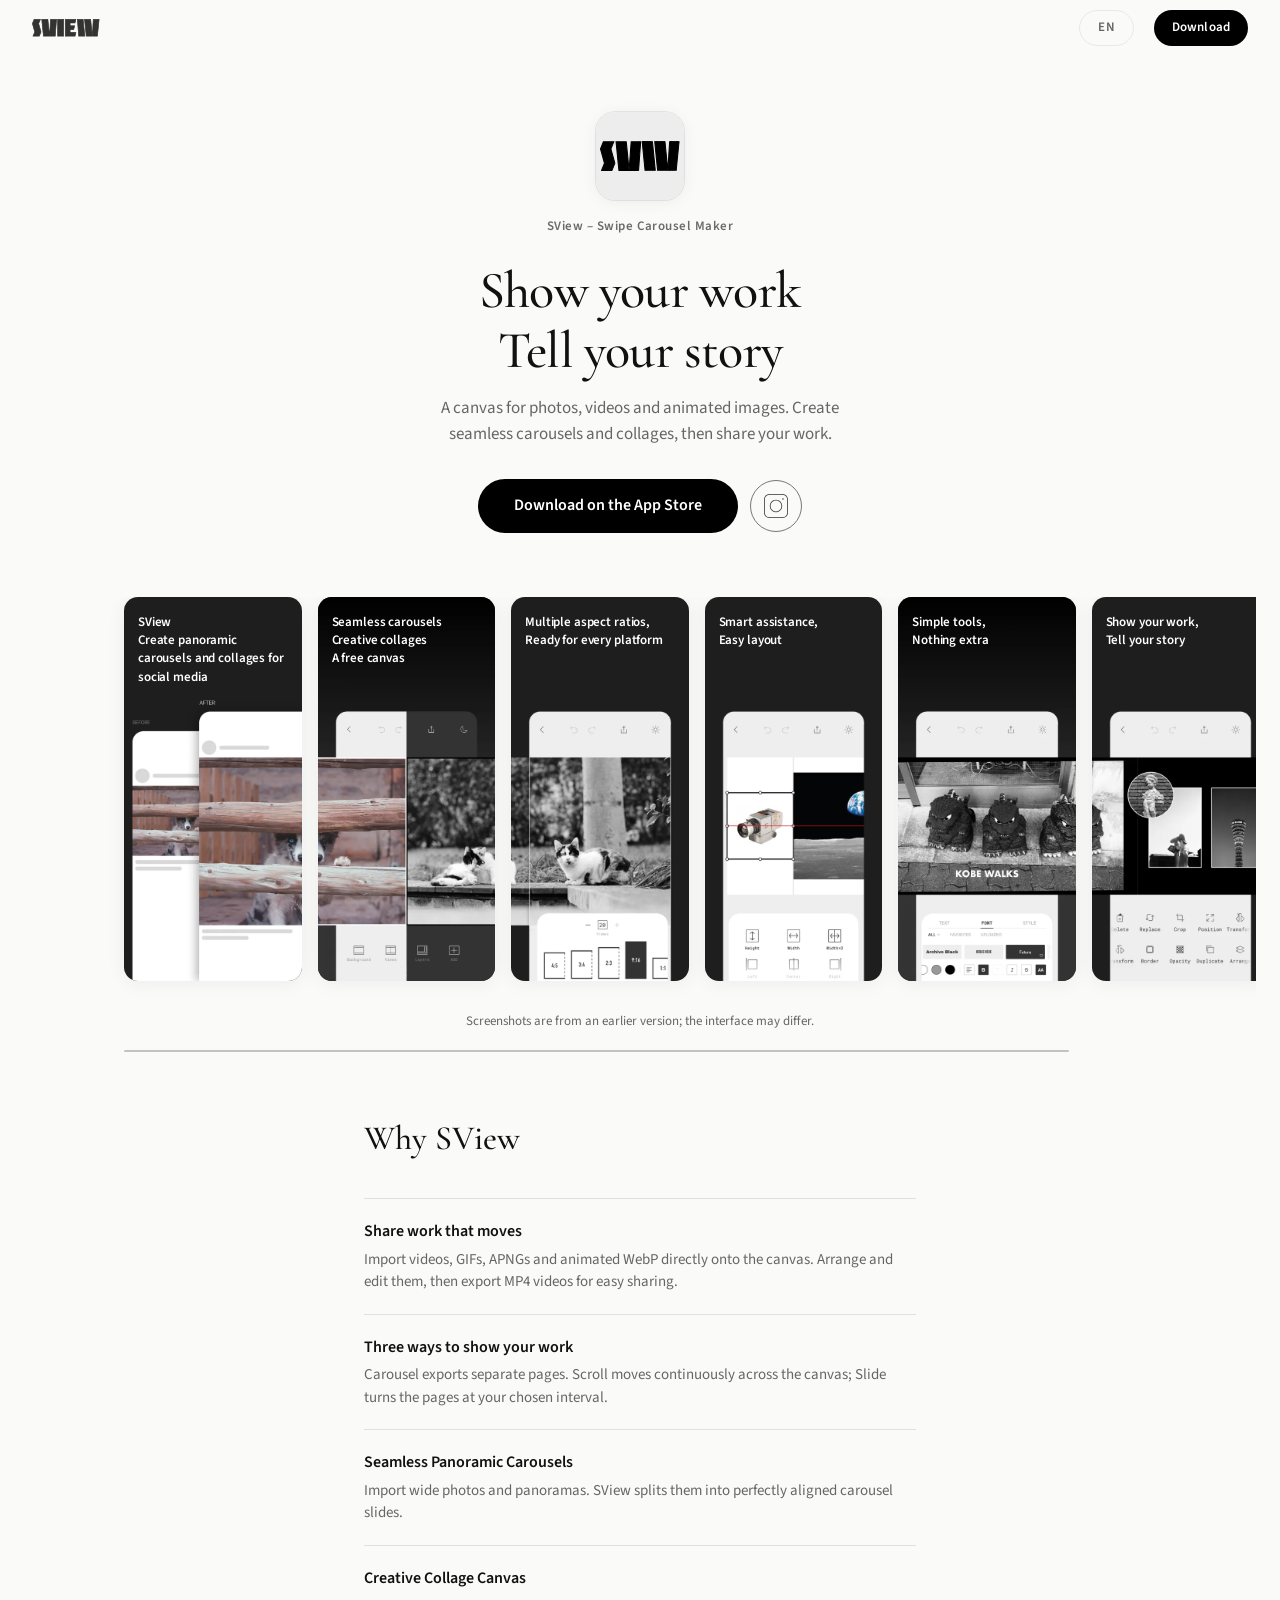
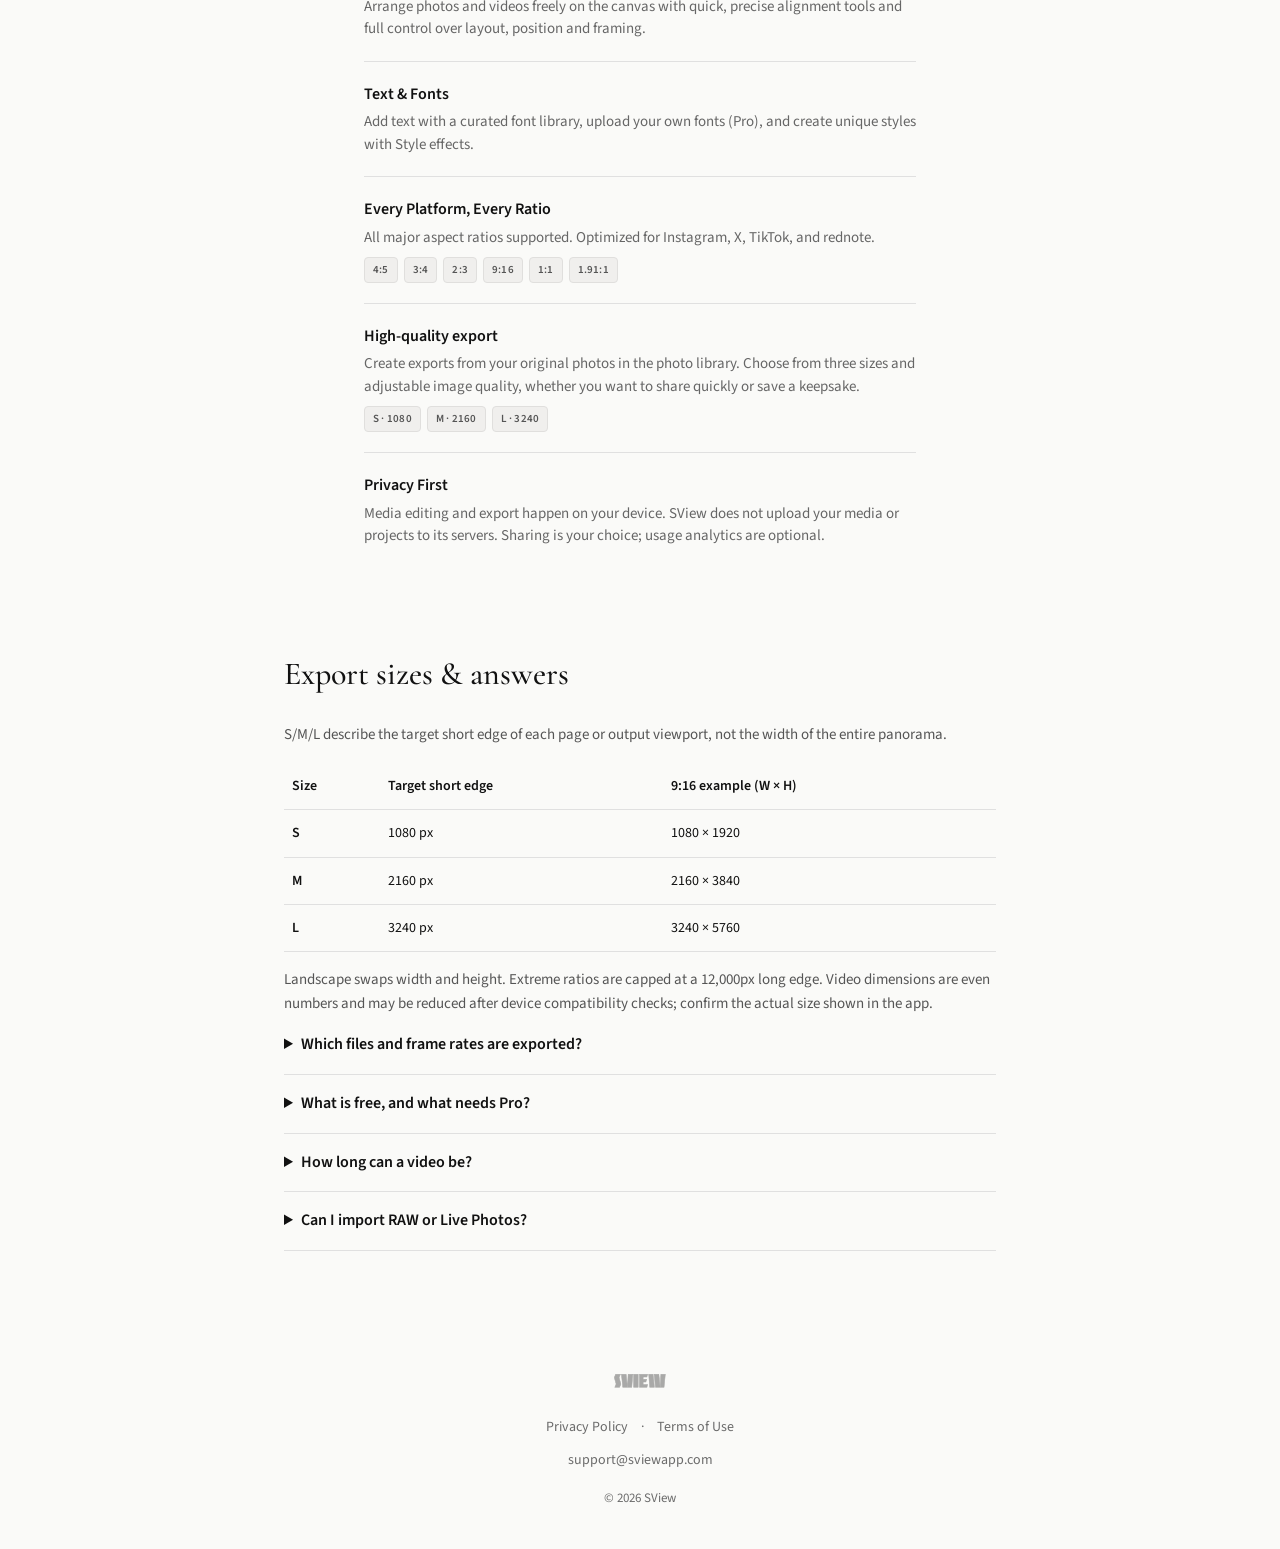
==== commit 7133c68b: "feat: update SView landing page and regional links" ====
--- a/index.html
+++ b/index.html
@@ -69,8 +69,8 @@
 
     .lang-selector { position: relative; }
     .lang-btn {
-      background: none; border: 1px solid var(--color-border); border-radius: 6px;
-      padding: 4px 10px; font-family: var(--font-sans); font-size: 13px; font-weight: 600;
+      background: none; border: 1px solid var(--color-border); border-radius: 100px;
+      padding: 7px 18px; line-height: 1.6; font-family: var(--font-sans); font-size: 13px; font-weight: 600;
       color: var(--color-text-secondary); cursor: pointer; letter-spacing: 0.03em;
       transition: border-color 0.2s, color 0.2s;
     }
@@ -95,6 +95,7 @@
       padding: 7px 18px; border-radius: 100px; font-size: 13px; font-weight: 600;
       text-decoration: none; transition: background 0.2s; letter-spacing: 0.01em;
     }
+    .lang-btn, .nav-download { box-sizing: border-box; height: 36px; display: inline-flex; align-items: center; justify-content: center; }
     .nav-download:hover { background: var(--color-accent-hover); }
 
     /* ===== HERO ===== */
@@ -132,7 +133,7 @@
     }
 
     .hero-actions { display: flex; justify-content: center; align-items: center; flex-wrap: wrap; gap: 12px; padding: 0 20px; }
-    .hero-instagram { display: inline-flex; align-items: center; justify-content: center; min-height: 52px; padding: 13px 24px; border: 1px solid #777; border-radius: 100px; color: var(--color-text); font-size: 16px; font-weight: 600; text-decoration: none; transition: background 0.2s; }
+    .hero-instagram { display: inline-flex; align-items: center; justify-content: center; width: 52px; height: 52px; flex-shrink: 0; padding: 13px; border: 1px solid #777; border-radius: 100px; color: var(--color-text); font-size: 16px; font-weight: 600; text-decoration: none; transition: background 0.2s; }
     .hero-instagram:hover { background: #efefec; }
     .hero-cta {
       display: inline-block;
@@ -250,7 +251,7 @@
     .specs details { border-bottom: 1px solid var(--color-rule); }
     .specs details p { padding-bottom: 18px; }
     a:focus-visible, button:focus-visible, summary:focus-visible { outline: 2px solid #245cc5; outline-offset: 4px; }
-    .lang-btn, .lang-option { min-height: 44px; }
+    .lang-option { min-height: 44px; }
     @media (max-width: 400px) { .specs h2 { font-size: 24px; } .specs th, .specs td { padding: 10px 4px; font-size: 12px; } }
 
     /* ===== FOOTER ===== */
@@ -311,14 +312,15 @@
     @media (max-width: 640px) {
       .nav { padding: 0 20px; height: 50px; }
       .nav-logo img { height: 15px; }
+      .lang-btn, .nav-download { height: 32px; }
       .nav-download { padding: 6px 14px; font-size: 12px; }
-      .lang-btn { font-size: 12px; padding: 3px 8px; }
+      .lang-btn { font-size: 12px; padding: 6px 14px; }
 
       .hero { padding: 40px 20px 0; }
       .hero-icon { width: 72px; height: 72px; margin-bottom: 14px; }
       .hero-app-title { font-size: 12px; margin-bottom: 20px; }
       .hero-subtitle { font-size: 15px; margin-bottom: 28px; }
-      .hero-instagram { min-height: 44px; padding: 10px 20px; font-size: 14px; }
+      .hero-instagram { width: 44px; height: 44px; padding: 10px; }
       .hero-cta { padding: 11px 28px; font-size: 14px; }
 
       .gallery { margin-top: 48px; padding-bottom: 16px; }
@@ -334,6 +336,7 @@
 
       footer { padding: 40px 20px 32px; }
     }
+
   </style>
 </head>
 <body>
@@ -356,7 +359,7 @@
         <button class="lang-option" data-lang="es" role="menuitem">Español</button>
       </div>
     </div>
-    <a class="nav-download" href="https://apps.apple.com/app/sview-swipe-carousel-maker/id6759950270" target="_blank" rel="noopener noreferrer" data-i18n="nav.download">Download</a>
+    <a class="nav-download" href="https://apps.apple.com/us/app/sview-swipe-carousel-maker/id6759950270" data-store-download target="_blank" rel="noopener noreferrer" data-i18n="nav.download">Download</a>
   </div>
 </nav>
 
@@ -369,8 +372,8 @@
   <h1 class="hero-tagline fade-in" data-i18n="hero.tagline">Show your work<br>Tell your story</h1>
   <p class="hero-subtitle fade-in" data-i18n="hero.subtitle">A canvas for photos, videos and animated images. Create seamless carousels and collages, then share your work.</p>
   <div class="hero-actions fade-in">
-  <a class="hero-cta" href="https://apps.apple.com/app/sview-swipe-carousel-maker/id6759950270" target="_blank" rel="noopener noreferrer"><span data-i18n="hero.cta">Download on the App Store</span></a>
-    <a class="hero-instagram" href="https://www.instagram.com/sview.app/" target="_blank" rel="noopener noreferrer" data-i18n="hero.instagram">Follow on Instagram</a>
+  <a class="hero-cta" href="https://apps.apple.com/us/app/sview-swipe-carousel-maker/id6759950270" data-store-download target="_blank" rel="noopener noreferrer"><span data-i18n="hero.cta">Download on the App Store</span></a>
+    <a class="hero-instagram" href="https://www.instagram.com/sview.app/" target="_blank" rel="noopener noreferrer" data-i18n-aria="hero.instagram" aria-label="Follow on Instagram"><img src="assets/brand/instagram.svg" alt="" width="24" height="24"></a>
   </div>
   <!-- GALLERY -->
   <div class="gallery fade-in" id="gallery" role="region" aria-label="App screenshots" tabindex="0">
@@ -770,6 +773,7 @@
   function setLanguage(lang) {
     if (!T[lang]) return;
     currentLang = lang;
+    document.querySelectorAll("[data-i18n-aria]").forEach(function(el) { el.setAttribute("aria-label", T[lang][el.dataset.i18nAria]); });
     document.querySelector('meta[name="description"]').content = T[lang]["hero.subtitle"];
     document.querySelector('meta[property="og:description"]').content = T[lang]["hero.subtitle"];
     document.documentElement.lang = lang === 'zh' ? 'zh-Hans' : (lang === 'zh-Hant' ? 'zh-Hant' : lang);
@@ -803,6 +807,33 @@
     if (n.startsWith('es')) return 'es';
     return 'en';
   }
+
+  // Select a localized App Store product URL from the browser's regional locale.
+  // Apple does not expose the signed-in Apple Account storefront to a website;
+  // unsupported locales use the US product page as a stable fallback.
+  var appStoreUrls = {
+    CN: "https://apps.apple.com/cn/app/sview-%E5%9B%BE%E7%89%87%E6%8E%92%E7%89%88-%E8%B7%A8%E5%B1%8F%E6%8B%BC%E6%8E%A5/id6759950270",
+    US: "https://apps.apple.com/us/app/sview-swipe-carousel-maker/id6759950270",
+    GB: "https://apps.apple.com/gb/app/sview-swipe-carousel-maker/id6759950270",
+    DE: "https://apps.apple.com/de/app/sview-swipe-carousel-maker/id6759950270",
+    JP: "https://apps.apple.com/jp/app/sview-%E5%86%99%E7%9C%9F%E3%82%B3%E3%83%A9%E3%83%BC%E3%82%B8%E3%83%A5-%E3%82%AB%E3%83%AB%E3%83%BC%E3%82%BB%E3%83%AB/id6759950270",
+    KR: "https://apps.apple.com/kr/app/sview-%EC%82%AC%EC%A7%84-%EC%BD%9C%EB%9D%BC%EC%A3%BC-%EC%BA%90%EB%9F%AC%EC%85%80/id6759950270",
+    HK: "https://apps.apple.com/hk/app/sview-%E5%9C%96%E7%89%87%E6%8E%92%E7%89%88-%E8%B7%A8%E5%B1%8F%E6%8B%BC%E6%8E%A5/id6759950270",
+    TW: "https://apps.apple.com/tw/app/sview-%E5%9C%96%E7%89%87%E6%8E%92%E7%89%88-%E8%B7%A8%E5%B1%8F%E6%8B%BC%E6%8E%A5/id6759950270"
+  };
+  var localeList = navigator.languages && navigator.languages.length ? navigator.languages : [navigator.language || ""];
+  var storeUrl = appStoreUrls.US;
+  for (var i = 0; i < localeList.length; i++) {
+    var locale = localeList[i];
+    var region = "";
+    try { region = new Intl.Locale(locale).region || ""; } catch (e) {}
+    if (!region && /^zh-(CN|TW|HK|MO)$/i.test(locale)) region = locale.slice(-2).toUpperCase();
+    if (region === "MO") region = "HK";
+    if (appStoreUrls[region]) { storeUrl = appStoreUrls[region]; break; }
+  }
+  document.querySelectorAll("[data-store-download]").forEach(function(el) {
+    el.href = storeUrl;
+  });
 
   // Language dropdown
   var langBtn = document.getElementById('langBtn');
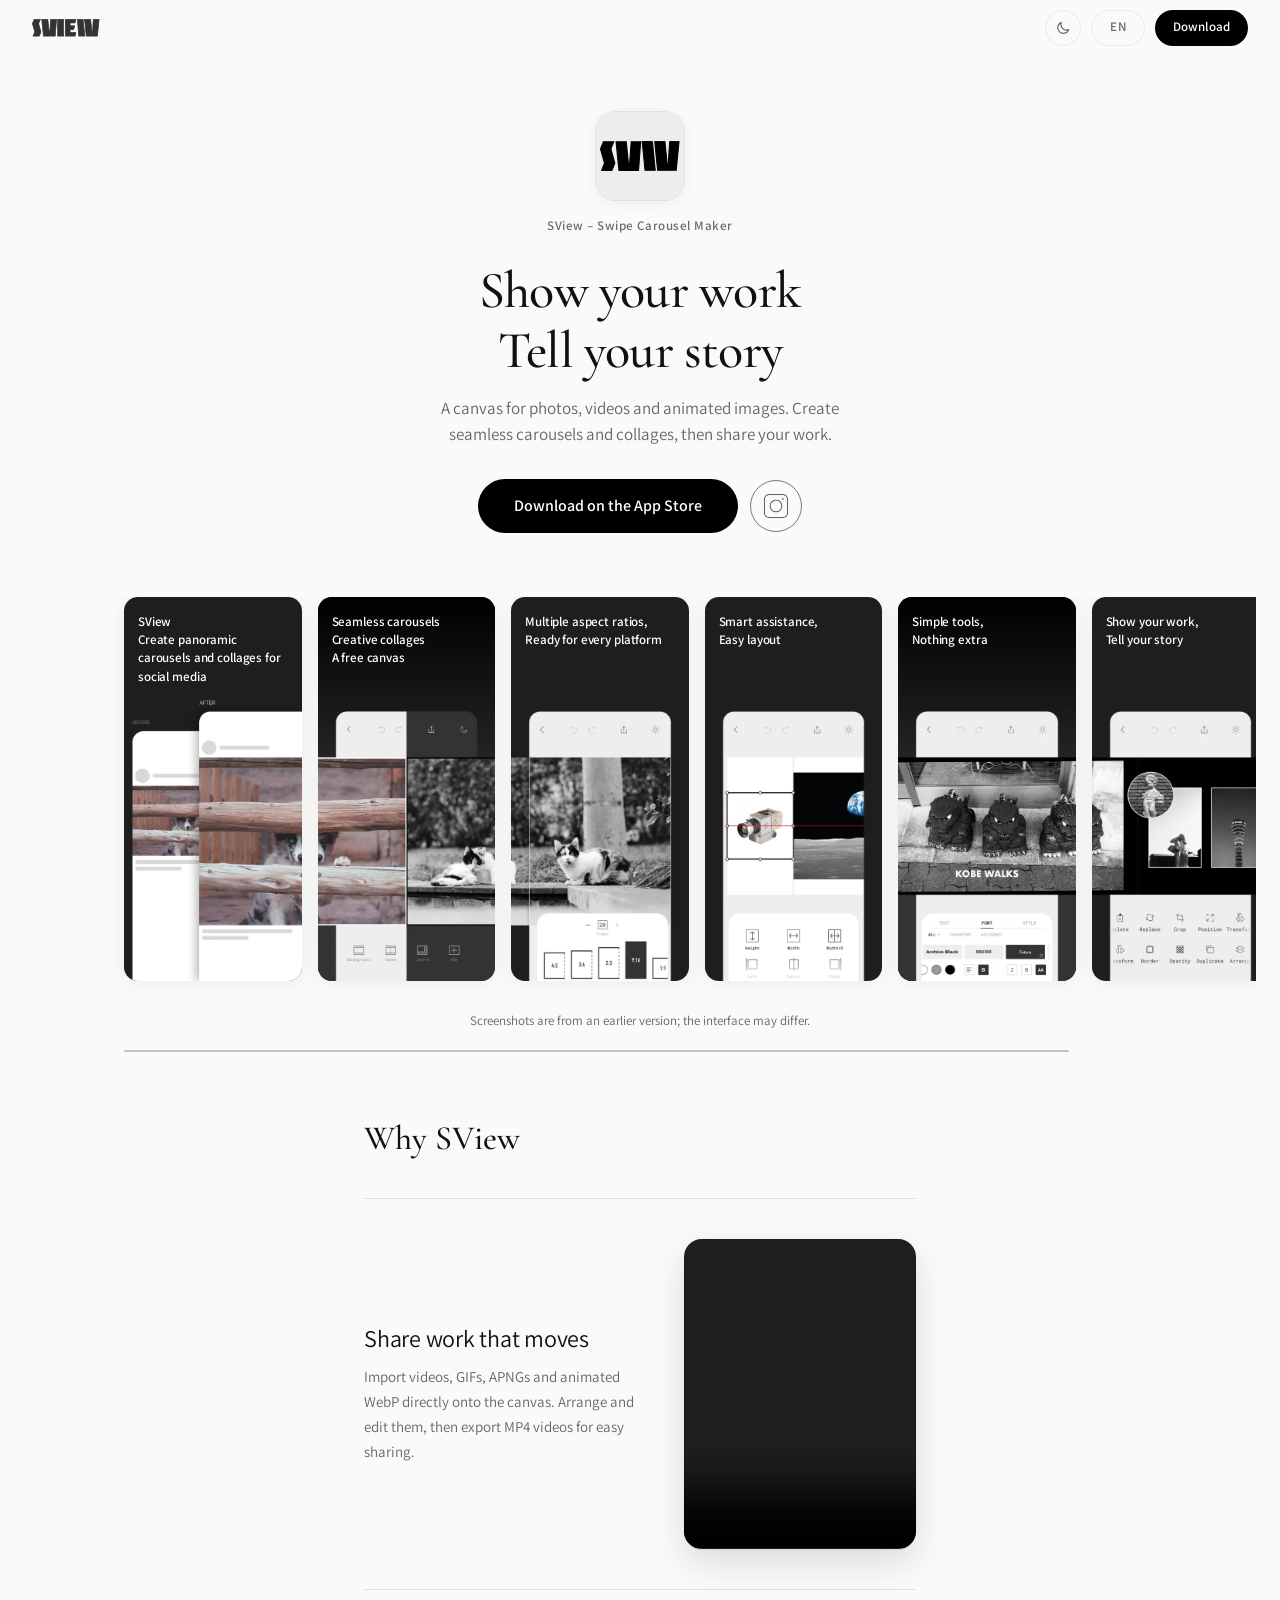
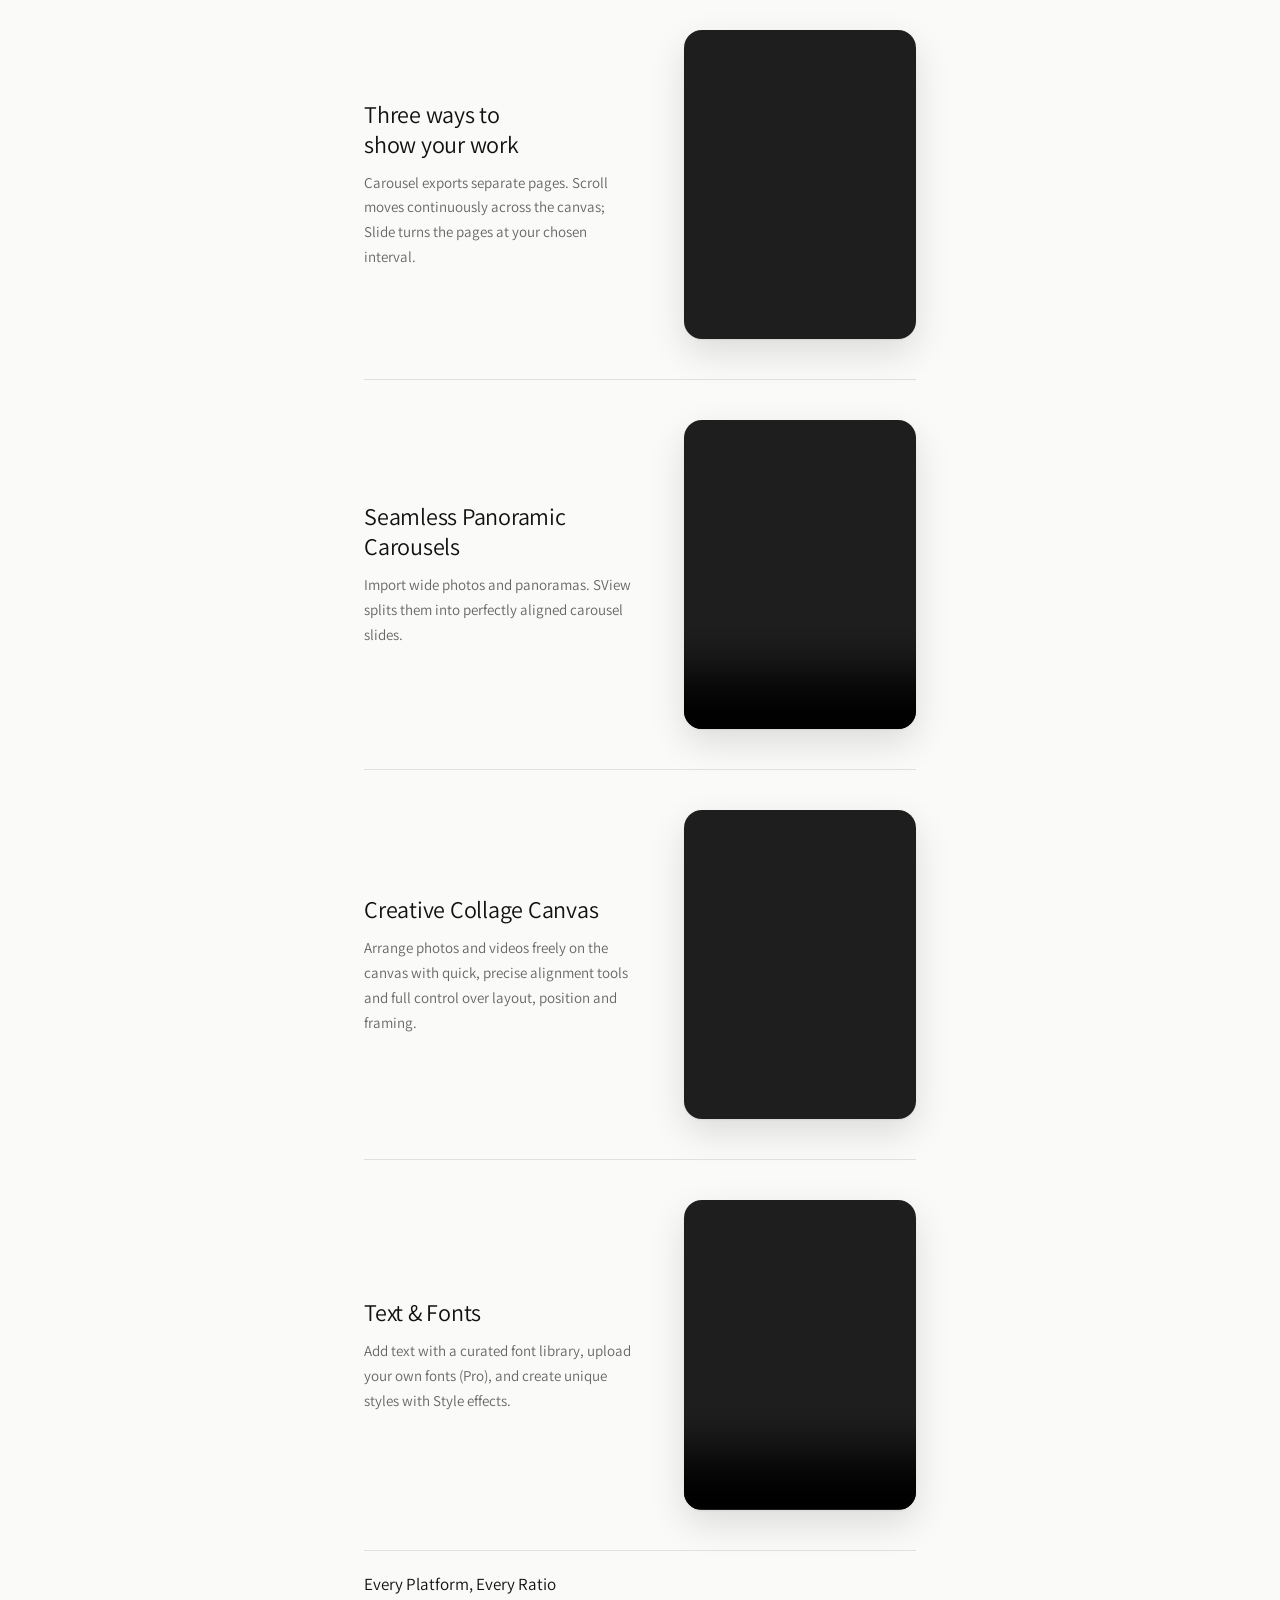
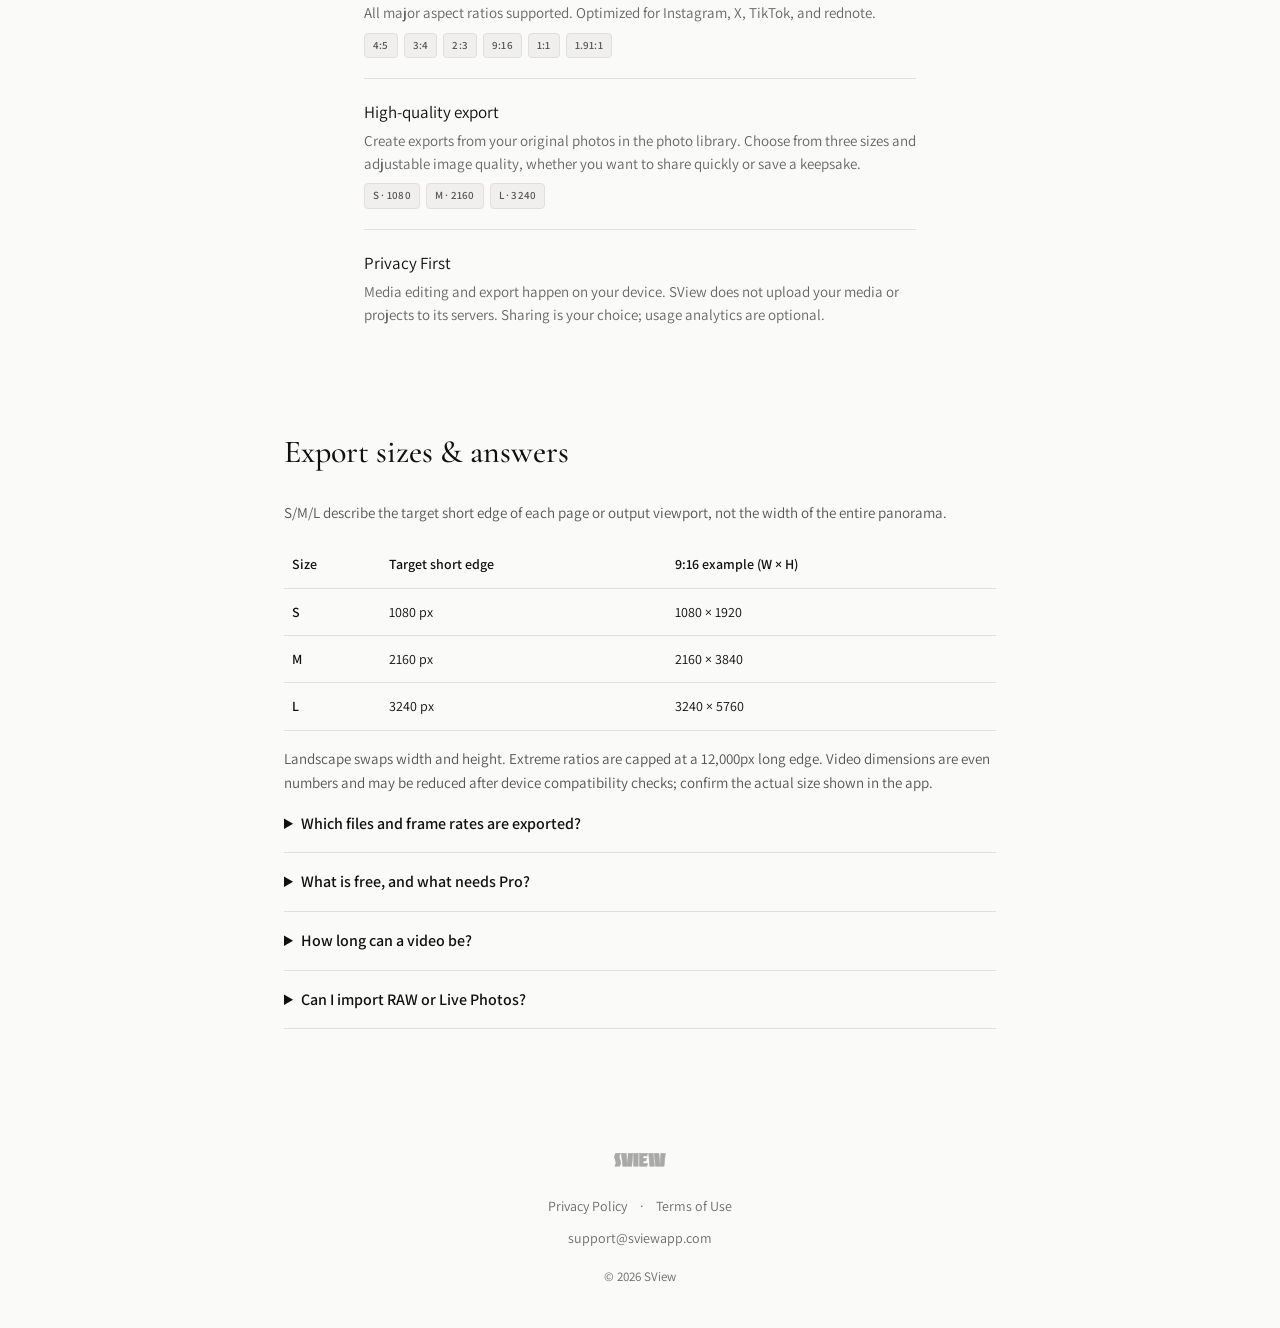
==== commit 350e7779: "Add dark mode, feature demo videos and Assistant typography - Dark mode: follows device appearance, " ====
--- a/index.html
+++ b/index.html
@@ -16,12 +16,25 @@
   <meta name="twitter:card" content="summary_large_image">
   <link rel="preconnect" href="https://fonts.googleapis.com">
   <link rel="preconnect" href="https://fonts.gstatic.com" crossorigin>
-  <link href="https://fonts.googleapis.com/css2?family=Cormorant+Garamond:ital,wght@0,400;0,500;1,400&family=Source+Sans+3:wght@400;600&display=swap" rel="stylesheet">
+  <link href="https://fonts.googleapis.com/css2?family=Assistant:wght@400;600;700&family=Cormorant+Garamond:wght@500&display=swap" rel="stylesheet">
+  <meta name="color-scheme" content="light dark">
+  <meta name="theme-color" content="#fafaf8" media="(prefers-color-scheme: light)">
+  <meta name="theme-color" content="#111110" media="(prefers-color-scheme: dark)">
+  <script>
+    // Theme: stored manual choice wins; otherwise follow the device appearance setting.
+    (function() {
+      var t = null;
+      try { t = localStorage.getItem('sview-theme'); } catch (e) {}
+      if (t === 'light' || t === 'dark') document.documentElement.setAttribute('data-theme', t);
+    })();
+  </script>
   <style>
     :root {
+      --font-sans: "Assistant", -apple-system, BlinkMacSystemFont, "Segoe UI", Roboto,
+                   "Helvetica Neue", Arial, "PingFang SC", "Hiragino Sans", "Microsoft YaHei",
+                   "Noto Sans SC", "Noto Sans JP", "Noto Sans KR", "Malgun Gothic", sans-serif;
       --font-serif: "Cormorant Garamond", "Noto Serif", "Songti SC", Georgia, serif;
-      --font-sans: "Source Sans 3", -apple-system, "PingFang SC", "Hiragino Sans",
-                   "Noto Sans SC", "Noto Sans JP", "Noto Sans KR", "Malgun Gothic", sans-serif;
+      --font-heading: var(--font-sans);
       --color-bg: #fafaf8;
       --color-surface: #ffffff;
       --color-text: #111111;
@@ -31,6 +44,81 @@
       --color-rule: #e0e0e0;
       --color-accent: #000000;
       --color-accent-hover: #333333;
+      --color-on-accent: #ffffff;
+      --color-nav-scrolled: rgba(250, 250, 248, 0.92);
+      --color-nav-line: rgba(0,0,0,0.06);
+      --color-hover: #f5f5f3;
+      --color-outline-btn: #777777;
+      --color-badge-bg: #f0efed;
+      --color-badge-text: #555555;
+      --color-badge-border: #e0dfdd;
+      --color-note: #666666;
+      --color-body-secondary: #555555;
+      --color-focus: #245cc5;
+      --color-shadow: rgba(0,0,0,0.08);
+      --color-scroll-thumb: rgba(0,0,0,0.22);
+      --logo-filter: none;
+      --gallery-ring: transparent;
+      --media-shadow: 0 1px 2px rgba(0,0,0,0.06), 0 14px 36px rgba(0,0,0,0.12);
+      color-scheme: light;
+    }
+    @media (prefers-color-scheme: dark) {
+      :root:not([data-theme="light"]) {
+        --color-bg: #111110;
+        --color-surface: #1c1c1b;
+        --color-text: #f2f2ef;
+        --color-text-secondary: #a8a8a4;
+        --color-text-muted: #8f8f8b;
+        --color-border: #33332f;
+        --color-rule: #2b2b28;
+        --color-accent: #f2f2ef;
+        --color-accent-hover: #d6d6d2;
+        --color-on-accent: #111110;
+        --color-nav-scrolled: rgba(17, 17, 16, 0.88);
+        --color-nav-line: rgba(255,255,255,0.08);
+        --color-hover: #262624;
+        --color-outline-btn: #6a6a66;
+        --color-badge-bg: #232321;
+        --color-badge-text: #bdbdb8;
+        --color-badge-border: #33332f;
+        --color-note: #8f8f8b;
+        --color-body-secondary: #b0b0ab;
+        --color-focus: #7aa7ff;
+        --color-shadow: rgba(0,0,0,0.5);
+        --color-scroll-thumb: rgba(255,255,255,0.28);
+        --logo-filter: invert(1);
+        --gallery-ring: rgba(255,255,255,0.08);
+        --media-shadow: 0 14px 36px rgba(0,0,0,0.45);
+        color-scheme: dark;
+      }
+    }
+    :root[data-theme="dark"] {
+      --color-bg: #111110;
+      --color-surface: #1c1c1b;
+      --color-text: #f2f2ef;
+      --color-text-secondary: #a8a8a4;
+      --color-text-muted: #8f8f8b;
+      --color-border: #33332f;
+      --color-rule: #2b2b28;
+      --color-accent: #f2f2ef;
+      --color-accent-hover: #d6d6d2;
+      --color-on-accent: #111110;
+      --color-nav-scrolled: rgba(17, 17, 16, 0.88);
+      --color-nav-line: rgba(255,255,255,0.08);
+      --color-hover: #262624;
+      --color-outline-btn: #6a6a66;
+      --color-badge-bg: #232321;
+      --color-badge-text: #bdbdb8;
+      --color-badge-border: #33332f;
+      --color-note: #8f8f8b;
+      --color-body-secondary: #b0b0ab;
+      --color-focus: #7aa7ff;
+      --color-shadow: rgba(0,0,0,0.5);
+      --color-scroll-thumb: rgba(255,255,255,0.28);
+      --logo-filter: invert(1);
+      --gallery-ring: rgba(255,255,255,0.08);
+      --media-shadow: 0 14px 36px rgba(0,0,0,0.45);
+      color-scheme: dark;
     }
 
     * { box-sizing: border-box; margin: 0; padding: 0; }
@@ -41,6 +129,7 @@
       line-height: 1.6;
       color: var(--color-text);
       background: var(--color-bg);
+      transition: background-color 0.3s, color 0.3s;
       -webkit-font-smoothing: antialiased;
       -moz-osx-font-smoothing: grayscale;
     }
@@ -59,13 +148,13 @@
       border-bottom: 1px solid transparent;
     }
     .nav.scrolled {
-      background: rgba(250, 250, 248, 0.92);
+      background: var(--color-nav-scrolled);
       backdrop-filter: blur(12px);
       -webkit-backdrop-filter: blur(12px);
-      border-bottom-color: rgba(0,0,0,0.06);
-    }
-    .nav-logo img { height: 18px; width: auto; display: block; }
-    .nav-right { display: flex; align-items: center; gap: 20px; }
+      border-bottom-color: var(--color-nav-line);
+    }
+    .nav-logo img { height: 18px; width: auto; display: block; filter: var(--logo-filter); }
+    .nav-right { display: flex; align-items: center; gap: 10px; }
 
     .lang-selector { position: relative; }
     .lang-btn {
@@ -79,7 +168,7 @@
       display: none; position: absolute; top: calc(100% + 6px); right: 0;
       background: var(--color-surface); border: 1px solid var(--color-border);
       border-radius: 8px; padding: 4px 0; min-width: 120px;
-      box-shadow: 0 4px 16px rgba(0,0,0,0.08);
+      box-shadow: 0 4px 16px var(--color-shadow);
     }
     .lang-dropdown.open { display: block; }
     .lang-option {
@@ -87,11 +176,29 @@
       font-family: var(--font-sans); font-size: 14px; color: var(--color-text-secondary);
       cursor: pointer; text-align: left; transition: background 0.15s;
     }
-    .lang-option:hover { background: #f5f5f3; color: var(--color-text); }
+    .lang-option:hover { background: var(--color-hover); color: var(--color-text); }
     .lang-option.active { color: var(--color-text); font-weight: 600; }
 
+    .nav-tools { display: flex; align-items: center; gap: 10px; }
+    .theme-btn {
+      box-sizing: border-box; width: 36px; height: 36px; padding: 0;
+      display: inline-flex; align-items: center; justify-content: center;
+      background: none; border: 1px solid var(--color-border); border-radius: 100px;
+      color: var(--color-text-secondary); cursor: pointer;
+      transition: border-color 0.2s, color 0.2s;
+    }
+    .theme-btn:hover { border-color: var(--color-text-secondary); color: var(--color-text); }
+    .theme-btn svg { width: 16px; height: 16px; display: block; }
+    .theme-btn .icon-sun { display: none; }
+    :root[data-theme="dark"] .theme-btn .icon-sun { display: block; }
+    :root[data-theme="dark"] .theme-btn .icon-moon { display: none; }
+    @media (prefers-color-scheme: dark) {
+      :root:not([data-theme="light"]) .theme-btn .icon-sun { display: block; }
+      :root:not([data-theme="light"]) .theme-btn .icon-moon { display: none; }
+    }
+
     .nav-download {
-      display: inline-block; background: var(--color-accent); color: #fff;
+      display: inline-block; background: var(--color-accent); color: var(--color-on-accent);
       padding: 7px 18px; border-radius: 100px; font-size: 13px; font-weight: 600;
       text-decoration: none; transition: background 0.2s; letter-spacing: 0.01em;
     }
@@ -133,11 +240,23 @@
     }
 
     .hero-actions { display: flex; justify-content: center; align-items: center; flex-wrap: wrap; gap: 12px; padding: 0 20px; }
-    .hero-instagram { display: inline-flex; align-items: center; justify-content: center; width: 52px; height: 52px; flex-shrink: 0; padding: 13px; border: 1px solid #777; border-radius: 100px; color: var(--color-text); font-size: 16px; font-weight: 600; text-decoration: none; transition: background 0.2s; }
-    .hero-instagram:hover { background: #efefec; }
+    .hero-instagram { display: inline-flex; align-items: center; justify-content: center; width: 52px; height: 52px; flex-shrink: 0; padding: 13px; border: 1px solid var(--color-outline-btn); border-radius: 100px; color: var(--color-text); font-size: 16px; font-weight: 600; text-decoration: none; transition: background 0.2s; }
+    .hero-instagram { position: relative; transition: border-color 0.25s; }
+    /* Hover: swap the outline for an Instagram-style gradient ring (border only, no fill). */
+    .hero-instagram::before {
+      content: ""; position: absolute; inset: -1px; border-radius: inherit; padding: 1.5px;
+      background: linear-gradient(45deg, #feda75 0%, #fa7e1e 25%, #d62976 50%, #962fbf 75%, #4f5bd5 100%);
+      -webkit-mask: linear-gradient(#000 0 0) content-box, linear-gradient(#000 0 0);
+      -webkit-mask-composite: xor;
+      mask: linear-gradient(#000 0 0) content-box exclude, linear-gradient(#000 0 0);
+      opacity: 0; transition: opacity 0.25s; pointer-events: none;
+    }
+    .hero-instagram:hover { border-color: transparent; }
+    .hero-instagram:hover::before { opacity: 1; }
+    .hero-instagram img { filter: var(--logo-filter); }
     .hero-cta {
       display: inline-block;
-      background: var(--color-accent); color: #fff;
+      background: var(--color-accent); color: var(--color-on-accent);
       padding: 14px 36px; border-radius: 100px; font-size: 16px; font-weight: 600;
       text-decoration: none; transition: background 0.2s, transform 0.2s;
     }
@@ -167,7 +286,7 @@
       border-radius: 1px;
       transition: background 0.4s, left 0.05s linear;
     }
-    .gallery.scrolling ~ .gallery-scrollbar-wrap .gallery-scrollbar-thumb { background: rgba(0,0,0,0.22); }
+    .gallery.scrolling ~ .gallery-scrollbar-wrap .gallery-scrollbar-thumb { background: var(--color-scroll-thumb); }
 
     .gallery-track {
       display: flex; gap: 16px; width: max-content;
@@ -181,7 +300,7 @@
       border-radius: 14px;
       overflow: hidden;
       background: #1e1e1e;
-      box-shadow: 0 2px 20px rgba(0,0,0,0.06);
+      box-shadow: 0 0 0 1px var(--gallery-ring), 0 2px 20px rgba(0,0,0,0.06);
     }
     .gallery-item img {
       height: 384px;
@@ -218,11 +337,31 @@
     }
     .feature-item:last-child { border-bottom: none; }
     .feature-title {
-      font-size: 16px; font-weight: 600; color: var(--color-text); margin-bottom: 4px;
+      font-family: var(--font-heading); font-size: 17px; font-weight: 400; color: var(--color-text); margin-bottom: 4px;
     }
     .feature-desc {
       font-size: 15px; color: var(--color-text-secondary); line-height: 1.5;
     }
+
+    /* Demo videos inside feature items */
+    .feature-item.has-media {
+      display: grid; grid-template-columns: minmax(0, 1fr) 232px;
+      column-gap: 48px; align-items: center;
+      padding: 40px 0;
+    }
+    .has-media .feature-title {
+      font-family: var(--font-heading); font-size: 24px; font-weight: 400;
+      line-height: 1.25; letter-spacing: -0.01em; margin-bottom: 12px;
+      text-wrap: balance;
+    }
+    .has-media .feature-desc { font-size: 15px; line-height: 1.65; max-width: 30em; }
+    .feature-media {
+      width: 100%;
+      aspect-ratio: 3 / 4; border-radius: 18px; overflow: hidden;
+      background: #1e1e1e;
+      box-shadow: 0 0 0 1px var(--gallery-ring), var(--media-shadow);
+    }
+    .feature-video { display: block; width: 100%; height: 100%; object-fit: cover; }
 
     /* Badges row for ratio/resolution features */
     .feature-badges {
@@ -232,25 +371,25 @@
       display: inline-flex; align-items: center; justify-content: center;
       padding: 3px 8px; border-radius: 4px;
       font-size: 11px; font-weight: 600; letter-spacing: 0.02em;
-      background: #f0efed; color: #555;
-      border: 1px solid #e0dfdd;
+      background: var(--color-badge-bg); color: var(--color-badge-text);
+      border: 1px solid var(--color-badge-border);
       white-space: nowrap;
     }
     .badge-tag.accent {
-      background: var(--color-text); color: #fff; border-color: var(--color-text);
-    }
-    .gallery-note { color: #666; font-size: 13px; margin: 10px 24px 18px; }
+      background: var(--color-text); color: var(--color-bg); border-color: var(--color-text);
+    }
+    .gallery-note { color: var(--color-note); font-size: 13px; margin: 10px 24px 18px; }
     .specs { max-width: 760px; margin: 0 auto; padding: 0 24px 64px; }
     .specs h2 { scroll-margin-top: 80px; font-family: var(--font-serif); font-size: 32px; font-weight: 500; margin-bottom: 24px; }
     .specs h3 { font-size: 16px; margin: 24px 0 8px; }
-    .specs p { color: #555; font-size: 15px; }
+    .specs p { color: var(--color-body-secondary); font-size: 15px; }
     .specs table { width: 100%; border-collapse: collapse; margin: 16px 0; font-size: 14px; }
     .specs th, .specs td { padding: 12px 8px; text-align: left; border-bottom: 1px solid var(--color-rule); }
     .specs th { font-weight: 600; }
     .specs summary { cursor: pointer; padding: 16px 0; font-weight: 600; }
     .specs details { border-bottom: 1px solid var(--color-rule); }
     .specs details p { padding-bottom: 18px; }
-    a:focus-visible, button:focus-visible, summary:focus-visible { outline: 2px solid #245cc5; outline-offset: 4px; }
+    a:focus-visible, button:focus-visible, summary:focus-visible { outline: 2px solid var(--color-focus); outline-offset: 4px; }
     .lang-option { min-height: 44px; }
     @media (max-width: 400px) { .specs h2 { font-size: 24px; } .specs th, .specs td { padding: 10px 4px; font-size: 12px; } }
 
@@ -259,7 +398,7 @@
       text-align: center; padding: 56px 24px 40px;
     }
     .footer-logo { margin-bottom: 20px; }
-    .footer-logo img { height: 14px; width: auto; opacity: 0.4; }
+    .footer-logo img { height: 14px; width: auto; opacity: 0.4; filter: var(--logo-filter); }
     .footer-links { font-size: 14px; color: var(--color-text-muted); margin-bottom: 8px; }
     .footer-links a { color: var(--color-text-muted); text-decoration: none; transition: color 0.2s; }
     .footer-links a:hover { color: var(--color-text-secondary); }
@@ -307,12 +446,15 @@
     /* ===== CJK ===== */
     .lang-cjk .hero-tagline { letter-spacing: 0.04em; }
     .lang-cjk .feature-title, .lang-cjk .feature-desc { line-height: 1.7; }
+    .lang-cjk .has-media .feature-title { line-height: 1.35; letter-spacing: 0.02em; }
 
     /* ===== RESPONSIVE ===== */
     @media (max-width: 640px) {
       .nav { padding: 0 20px; height: 50px; }
       .nav-logo img { height: 15px; }
       .lang-btn, .nav-download { height: 32px; }
+      .theme-btn { width: 32px; height: 32px; }
+      .nav-right, .nav-tools { gap: 8px; }
       .nav-download { padding: 6px 14px; font-size: 12px; }
       .lang-btn { font-size: 12px; padding: 6px 14px; }
 
@@ -333,6 +475,9 @@
 
       .features { padding: 0 20px 56px; }
       .features-heading { font-size: 24px; margin-bottom: 24px; }
+      .feature-item.has-media { grid-template-columns: minmax(0, 1fr); row-gap: 20px; padding: 28px 0 32px; }
+      .has-media .feature-title { font-size: 24px; margin-bottom: 8px; }
+      .feature-media { max-width: 300px; border-radius: 16px; }
 
       footer { padding: 40px 20px 32px; }
     }
@@ -348,6 +493,11 @@
     <img src="assets/brand/iconLogo_V3.svg" alt="SView">
   </a>
   <div class="nav-right">
+    <div class="nav-tools">
+    <button class="theme-btn" id="themeBtn" type="button" data-i18n-aria="nav.theme" aria-label="Toggle dark mode">
+      <svg class="icon-moon" viewBox="0 0 24 24" fill="none" stroke="currentColor" stroke-width="1.8" stroke-linecap="round" stroke-linejoin="round" aria-hidden="true"><path d="M20.5 14.5A8.5 8.5 0 0 1 9.5 3.5a8.5 8.5 0 1 0 11 11z"/></svg>
+      <svg class="icon-sun" viewBox="0 0 24 24" fill="none" stroke="currentColor" stroke-width="1.8" stroke-linecap="round" aria-hidden="true"><circle cx="12" cy="12" r="4"/><path d="M12 2.5v2M12 19.5v2M4.6 4.6l1.4 1.4M18 18l1.4 1.4M2.5 12h2M19.5 12h2M4.6 19.4L6 18M18 6l1.4-1.4"/></svg>
+    </button>
     <div class="lang-selector">
       <button class="lang-btn" id="langBtn" aria-haspopup="true" aria-expanded="false">EN</button>
       <div class="lang-dropdown" id="langDropdown" role="menu">
@@ -358,6 +508,7 @@
         <button class="lang-option" data-lang="ko" role="menuitem">한국어</button>
         <button class="lang-option" data-lang="es" role="menuitem">Español</button>
       </div>
+    </div>
     </div>
     <a class="nav-download" href="https://apps.apple.com/us/app/sview-swipe-carousel-maker/id6759950270" data-store-download target="_blank" rel="noopener noreferrer" data-i18n="nav.download">Download</a>
   </div>
@@ -411,23 +562,32 @@
 <!-- FEATURES -->
 <section class="features">
   <h2 class="features-heading fade-in" data-i18n="features.heading">Why SView</h2>
-<div class="feature-item fade-in"><div class="feature-title" data-i18n="features.video.title">Share work that moves</div><div class="feature-desc" data-i18n="features.video.desc">Import videos, GIFs, APNGs and animated WebP directly onto the canvas. Arrange and edit them, then export MP4 videos for easy sharing.</div></div>
-<div class="feature-item fade-in"><div class="feature-title" data-i18n="features.modes.title">Three ways to show your work</div><div class="feature-desc" data-i18n="features.modes.desc">Carousel exports separate pages. Scroll moves continuously across the canvas; Slide turns the pages at your chosen interval.</div></div>
-
-
-  <div class="feature-item fade-in">
-    <div class="feature-title" data-i18n="features.carousel.title">Seamless Panoramic Carousels</div>
-    <div class="feature-desc" data-i18n="features.carousel.desc">Import wide photos and panoramas. SView splits them into perfectly aligned carousel slides.</div>
+<div class="feature-item has-media fade-in"><div class="feature-text"><div class="feature-title" data-i18n="features.video.title">Share work that moves</div><div class="feature-desc" data-i18n="features.video.desc">Import videos, GIFs, APNGs and animated WebP directly onto the canvas. Arrange and edit them, then export MP4 videos for easy sharing.</div></div><div class="feature-media"><video class="feature-video" muted loop playsinline preload="none" width="720" height="960" poster="https://cdn.sviewapp.com/whats-new/v1.3.3/video-0167cb3b3b22.jpg" data-i18n-aria="features.video.title" aria-label=""><source src="https://cdn.sviewapp.com/whats-new/v1.3.3/video-be27b29509f9.mp4" type="video/mp4"></video></div></div>
+<div class="feature-item has-media fade-in"><div class="feature-text"><div class="feature-title" data-i18n="features.modes.title">Three ways to show your work</div><div class="feature-desc" data-i18n="features.modes.desc">Carousel exports separate pages. Scroll moves continuously across the canvas; Slide turns the pages at your chosen interval.</div></div><div class="feature-media"><video class="feature-video" muted loop playsinline preload="none" width="720" height="960" poster="https://cdn.sviewapp.com/whats-new/v1.3.3/modes-915db958e412.jpg" data-i18n-aria="features.modes.title" aria-label=""><source src="https://cdn.sviewapp.com/whats-new/v1.3.3/modes-e336a87de736.mp4" type="video/mp4"></video></div></div>
+
+
+  <div class="feature-item has-media fade-in">
+    <div class="feature-text">
+      <div class="feature-title" data-i18n="features.carousel.title">Seamless Panoramic Carousels</div>
+      <div class="feature-desc" data-i18n="features.carousel.desc">Import wide photos and panoramas. SView splits them into perfectly aligned carousel slides.</div>
+    </div>
+    <div class="feature-media"><video class="feature-video" muted loop playsinline preload="none" width="720" height="960" poster="https://cdn.sviewapp.com/site/features/carousel-a14b90b6622d.jpg" data-i18n-aria="features.carousel.title" aria-label=""><source src="https://cdn.sviewapp.com/site/features/carousel-4ffb2cb71472.mp4" type="video/mp4"></video></div>
   </div>
 
-  <div class="feature-item fade-in">
-    <div class="feature-title" data-i18n="features.collage.title">Creative Collage Canvas</div>
-    <div class="feature-desc" data-i18n="features.collage.desc">Arrange photos and videos freely on the canvas with quick, precise alignment tools and full control over layout, position and framing.</div>
+  <div class="feature-item has-media fade-in">
+    <div class="feature-text">
+      <div class="feature-title" data-i18n="features.collage.title">Creative Collage Canvas</div>
+      <div class="feature-desc" data-i18n="features.collage.desc">Arrange photos and videos freely on the canvas with quick, precise alignment tools and full control over layout, position and framing.</div>
+    </div>
+    <div class="feature-media"><video class="feature-video" muted loop playsinline preload="none" width="720" height="960" poster="https://cdn.sviewapp.com/site/features/collage-2f91ef24ace8.jpg" data-i18n-aria="features.collage.title" aria-label=""><source src="https://cdn.sviewapp.com/site/features/collage-2ac066d4dffe.mp4" type="video/mp4"></video></div>
   </div>
 
-  <div class="feature-item fade-in">
-    <div class="feature-title" data-i18n="features.text.title">Text &amp; Fonts</div>
-    <div class="feature-desc" data-i18n="features.text.desc">Add text with a curated font library, upload your own fonts (Pro), and create unique styles with Style effects.</div>
+  <div class="feature-item has-media fade-in">
+    <div class="feature-text">
+      <div class="feature-title" data-i18n="features.text.title">Text &amp; Fonts</div>
+      <div class="feature-desc" data-i18n="features.text.desc">Add text with a curated font library, upload your own fonts (Pro), and create unique styles with Style effects.</div>
+    </div>
+    <div class="feature-media"><video class="feature-video" muted loop playsinline preload="none" width="720" height="960" poster="https://cdn.sviewapp.com/site/features/text-8a575803b11d.jpg" data-i18n-aria="features.text.title" aria-label=""><source src="https://cdn.sviewapp.com/site/features/text-76a097d6f494.mp4" type="video/mp4"></video></div>
   </div>
 
   <div class="feature-item fade-in">
@@ -523,6 +683,7 @@
       "faq.raw.a": "RAW compatibility depends on Apple’s decoder, the camera format and the representation supplied by Photos; support for every RAW file is not guaranteed. Live Photos use their still image. HEICS animation is not supported. GIF, APNG and WebP imports are checked for file size, frame count and decoding limits.",
       "gallery.note": "Screenshots are from an earlier version; the interface may differ.",
       "hero.instagram": "Follow on Instagram",
+      "nav.theme": "Toggle dark mode",
     },
     zh: {
       'nav.download': '下载',
@@ -571,6 +732,7 @@
       "faq.raw.a": "RAW 兼容性取决于 Apple 解码能力、相机格式及相册交付的表示，不保证支持所有 RAW 文件。Live Photo 使用静照片，不支持 HEICS 动画。GIF、APNG、WebP 导入有文件大小、帧数与解码资源限制。",
       "gallery.note": "截图来自较早版本，实际界面可能有所不同。",
       "hero.instagram": "关注 Instagram",
+      "nav.theme": "切换深色模式",
     },
     'zh-Hant': {
       'nav.download': '下載',
@@ -619,13 +781,14 @@
       "faq.raw.a": "RAW 相容性取決於 Apple 解碼能力、相機格式及相簿交付的表示，不保證支援所有 RAW 檔案。Live Photo 使用靜照片，不支援 HEICS 動畫。GIF、APNG、WebP 匯入有檔案大小、幀數與解碼資源限制。",
       "gallery.note": "截圖來自較早版本，實際介面可能有所不同。",
       "hero.instagram": "追蹤 Instagram",
+      "nav.theme": "切換深色模式",
     },
     ja: {
       'nav.download': 'ダウンロード',
       'hero.tagline': '作品を見せよう\n物語を伝えよう',
       "hero.subtitle": "写真・動画・アニメーション画像を自由にレイアウト。シームレスなカルーセルやコラージュを作って、作品をシェア。",
       'hero.cta': 'App Store からダウンロード',
-      'features.heading': 'SView でできること',
+      'features.heading': '主な機能',
       'features.carousel.title': 'シームレスなパノラマカルーセル',
       'features.carousel.desc': 'ワイド写真やパノラマを取り込み、完璧に並んだカルーセルスライドに分割。',
       'features.collage.title': 'クリエイティブなコラージュキャンバス',
@@ -667,13 +830,14 @@
       "faq.raw.a": "RAW は Apple のデコーダー、カメラ形式、写真ライブラリが提供するデータに依存し、全ファイル対応は保証しません。Live Photo は静止画のみ。HEICS アニメーションは非対応です。GIF・APNG・WebP には容量・フレーム数・デコードの制限があります。",
       "gallery.note": "画像は旧バージョンのものです。実際の画面とは異なる場合があります。",
       "hero.instagram": "Instagramをフォロー",
+      "nav.theme": "ダークモードを切り替え",
     },
     ko: {
       'nav.download': '다운로드',
       'hero.tagline': '당신의 작품을 보여주세요\n당신의 이야기를 들려주세요',
       "hero.subtitle": "사진, 동영상, 움직이는 이미지를 자유롭게 배치하세요. 매끄러운 캐러셀과 콜라주를 만들고 작품을 공유하세요.",
       'hero.cta': 'App Store에서 다운로드',
-      'features.heading': 'SView의 핵심 기능',
+      'features.heading': '주요 기능',
       'features.carousel.title': '매끄러운 파노라마 캐러셀',
       'features.carousel.desc': '와이드 사진과 파노라마를 가져와 완벽하게 정렬된 캐러셀 슬라이드로 분할합니다.',
       'features.collage.title': '크리에이티브 콜라주 캔버스',
@@ -715,6 +879,7 @@
       "faq.raw.a": "RAW 호환성은 Apple 디코더, 카메라 형식, 사진 앱이 제공하는 데이터에 따라 달라지며 모든 RAW 파일을 보장하지 않습니다. Live Photo는 정지 이미지만 사용합니다. HEICS 애니메이션은 지원하지 않습니다. GIF·APNG·WebP에는 용량·프레임 수·디코딩 제한이 있습니다.",
       "gallery.note": "이전 버전의 스크린샷입니다. 실제 화면과 다를 수 있습니다.",
       "hero.instagram": "Instagram 팔로우",
+      "nav.theme": "다크 모드 전환",
     },
     es: {
       'nav.download': 'Descargar',
@@ -763,6 +928,7 @@
       "faq.raw.a": "La compatibilidad RAW depende del decodificador de Apple, del formato de cámara y de la representación entregada por Fotos; no se garantiza todo archivo RAW. Live Photos usa la imagen fija. No se admite animación HEICS. GIF, APNG y WebP tienen límites de tamaño, fotogramas y decodificación.",
       "gallery.note": "Capturas de una versión anterior; la interfaz puede variar.",
       "hero.instagram": "Síguenos en Instagram",
+      "nav.theme": "Cambiar modo oscuro",
     }
   };
 
@@ -860,6 +1026,36 @@
       langDropdown.classList.remove("open"); langBtn.setAttribute("aria-expanded", "false"); langBtn.focus();
     }
   });
+
+  // Theme toggle: flips the effective theme; choosing the same as the device setting returns to auto.
+  var themeBtn = document.getElementById('themeBtn');
+  var darkMQ = window.matchMedia ? window.matchMedia('(prefers-color-scheme: dark)') : null;
+  var themeColorMetas = document.querySelectorAll('meta[name="theme-color"]');
+  function systemTheme() { return darkMQ && darkMQ.matches ? 'dark' : 'light'; }
+  function effectiveTheme() { return document.documentElement.getAttribute('data-theme') || systemTheme(); }
+  function syncThemeUI() {
+    var t = effectiveTheme();
+    themeBtn.setAttribute('aria-pressed', t === 'dark' ? 'true' : 'false');
+    var c = t === 'dark' ? '#111110' : '#fafaf8';
+    themeColorMetas.forEach(function(m) { m.setAttribute('content', c); });
+  }
+  themeBtn.addEventListener('click', function() {
+    var next = effectiveTheme() === 'dark' ? 'light' : 'dark';
+    if (next === systemTheme()) {
+      document.documentElement.removeAttribute('data-theme');
+      try { localStorage.removeItem('sview-theme'); } catch (e) {}
+    } else {
+      document.documentElement.setAttribute('data-theme', next);
+      try { localStorage.setItem('sview-theme', next); } catch (e) {}
+    }
+    syncThemeUI();
+  });
+  if (darkMQ) {
+    var onSystemChange = function() { syncThemeUI(); };
+    if (darkMQ.addEventListener) darkMQ.addEventListener('change', onSystemChange);
+    else if (darkMQ.addListener) darkMQ.addListener(onSystemChange);
+  }
+  syncThemeUI();
 
   // Nav scroll
   var nav = document.querySelector('.nav');
@@ -979,6 +1175,51 @@
     observer.observe(el);
   });
 
+  // Feature demo videos: only one plays at a time — the visible video closest to the
+  // viewport center. Others stay paused (and unloaded until first chosen).
+  var featureVideos = Array.prototype.slice.call(document.querySelectorAll('.feature-video'));
+  var reduceMotion = window.matchMedia && window.matchMedia('(prefers-reduced-motion: reduce)').matches;
+  if (reduceMotion || !('IntersectionObserver' in window)) {
+    featureVideos.forEach(function(v) { v.controls = true; v.preload = 'metadata'; });
+  } else if (featureVideos.length) {
+    var visibleVideos = new Set();
+    var activeVideo = null, pickQueued = false;
+    function pickActiveVideo() {
+      pickQueued = false;
+      var best = null, bestDist = Infinity, mid = window.innerHeight / 2;
+      if (!document.hidden) {
+        visibleVideos.forEach(function(v) {
+          var r = v.getBoundingClientRect();
+          var shown = Math.min(r.bottom, window.innerHeight) - Math.max(r.top, 0);
+          if (shown < r.height * 0.5) return; // needs at least half of it on screen
+          var dist = Math.abs((r.top + r.bottom) / 2 - mid);
+          if (dist < bestDist) { bestDist = dist; best = v; }
+        });
+      }
+      if (best === activeVideo) return;
+      if (activeVideo && !activeVideo.paused) activeVideo.pause();
+      activeVideo = best;
+      if (best) {
+        var p = best.play();
+        if (p && p.catch) p.catch(function() { best.controls = true; });
+      }
+    }
+    function queuePick() {
+      if (!pickQueued) { pickQueued = true; setTimeout(pickActiveVideo, 80); }
+    }
+    var videoObserver = new IntersectionObserver(function(entries) {
+      entries.forEach(function(entry) {
+        if (entry.isIntersecting) visibleVideos.add(entry.target);
+        else { visibleVideos.delete(entry.target); if (!entry.target.paused) entry.target.pause(); }
+      });
+      queuePick();
+    }, { threshold: [0, 0.5, 1] });
+    featureVideos.forEach(function(v) { videoObserver.observe(v); });
+    window.addEventListener('scroll', function() { if (visibleVideos.size > 1) queuePick(); }, { passive: true });
+    window.addEventListener('resize', queuePick);
+    document.addEventListener('visibilitychange', queuePick);
+  }
+
   // (WeChat handler moved to separate script below)
 
   // Init
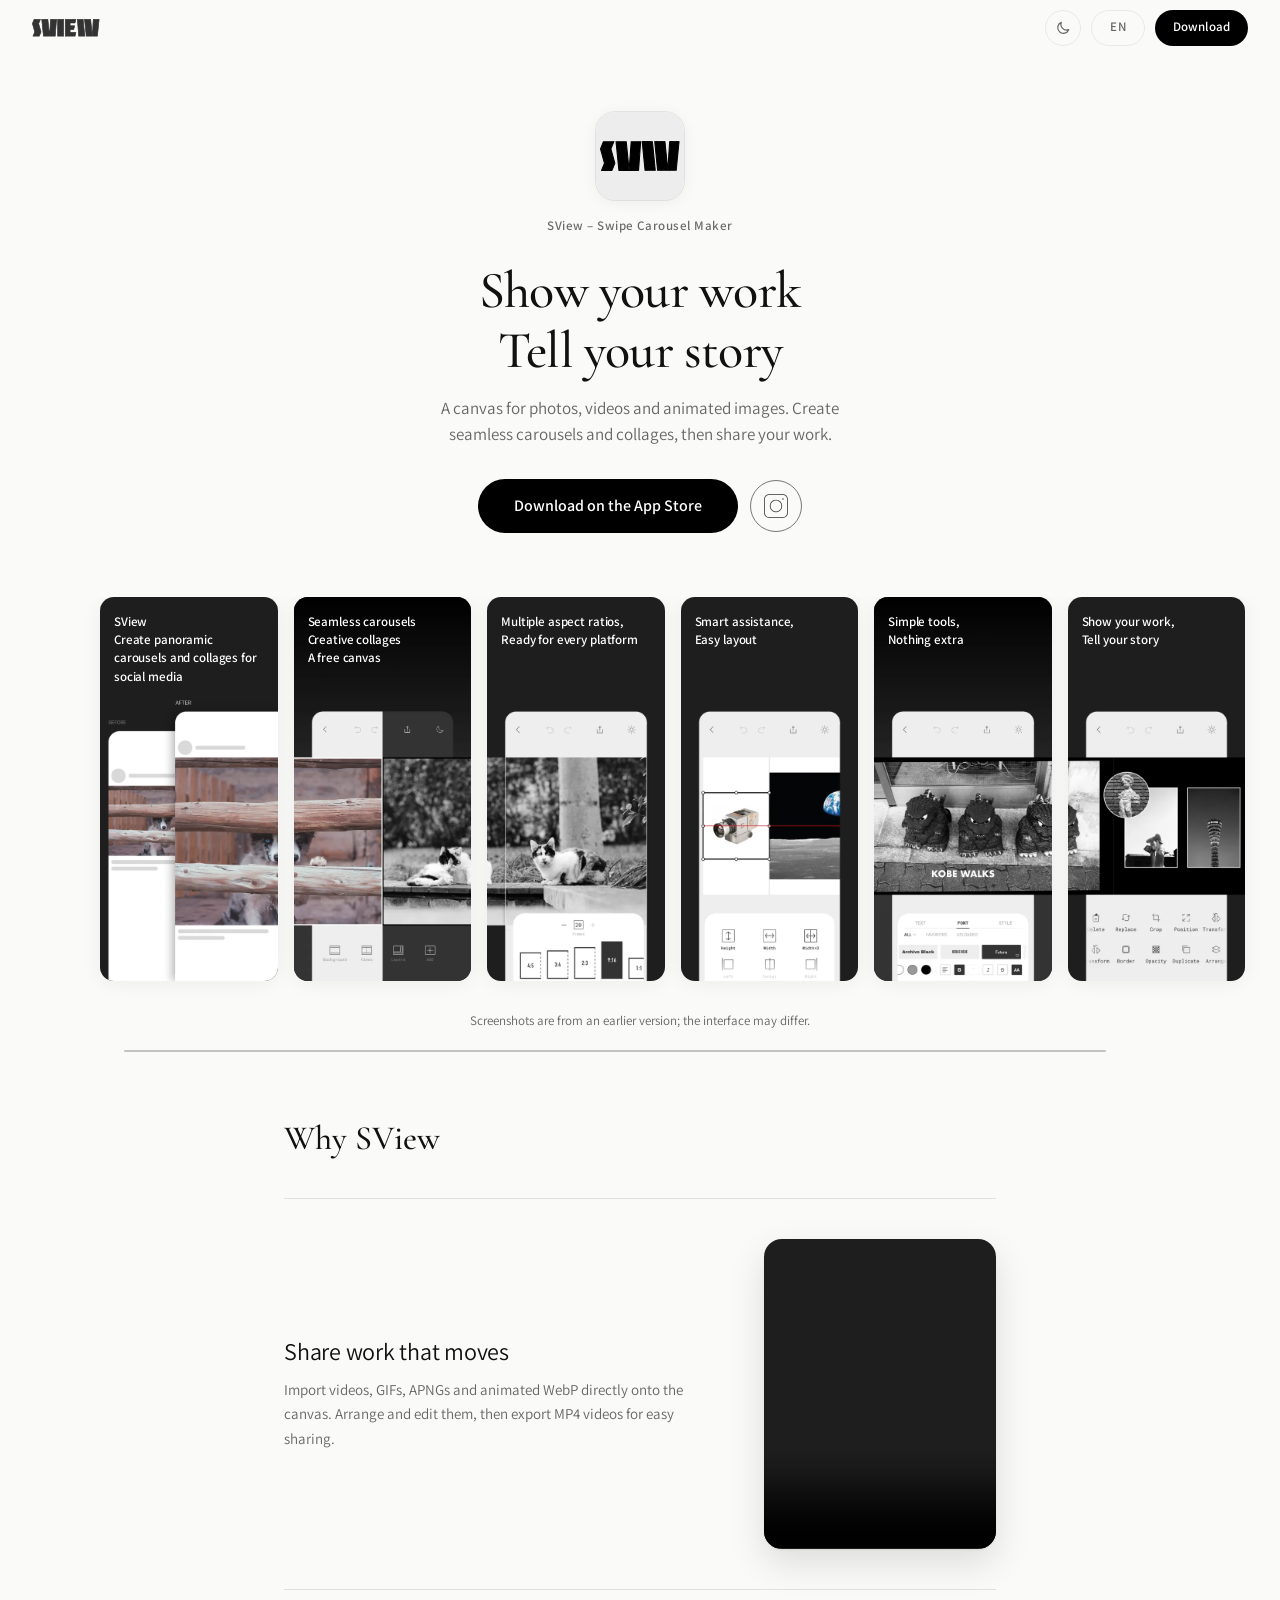
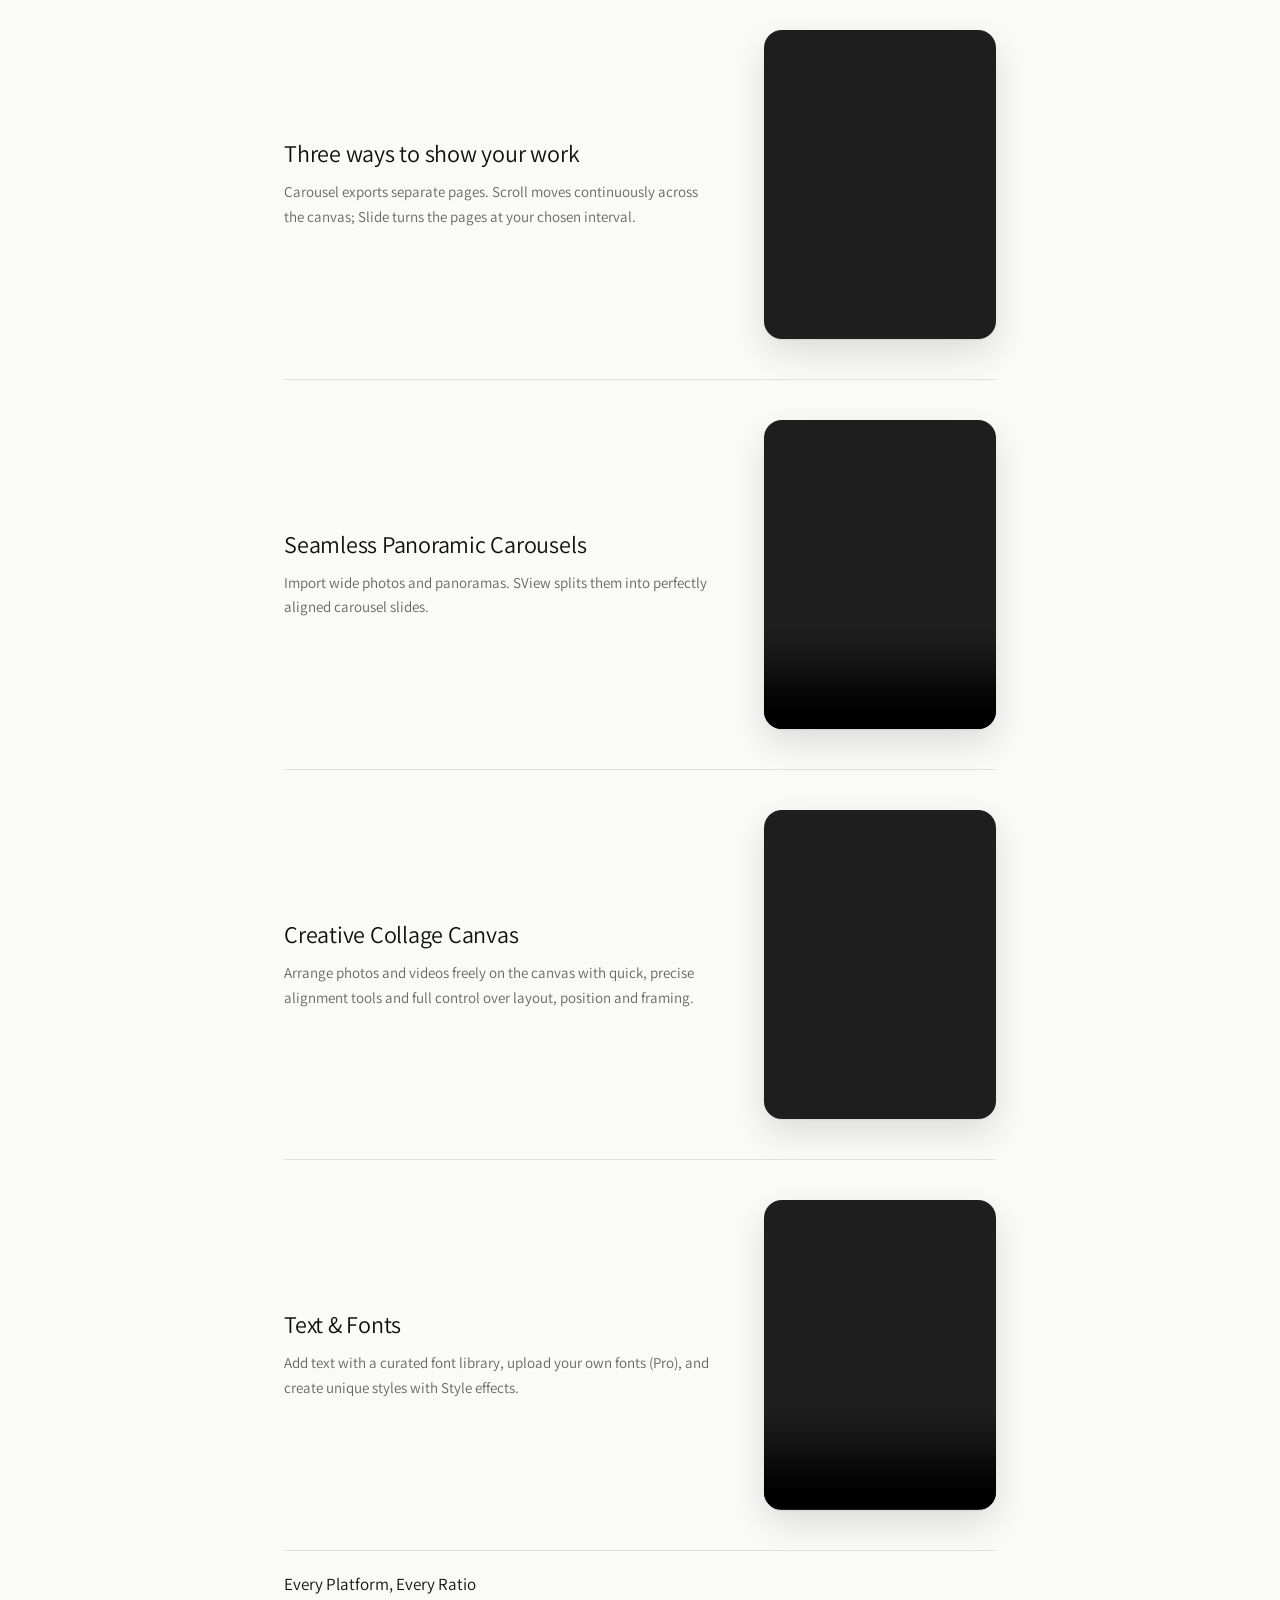
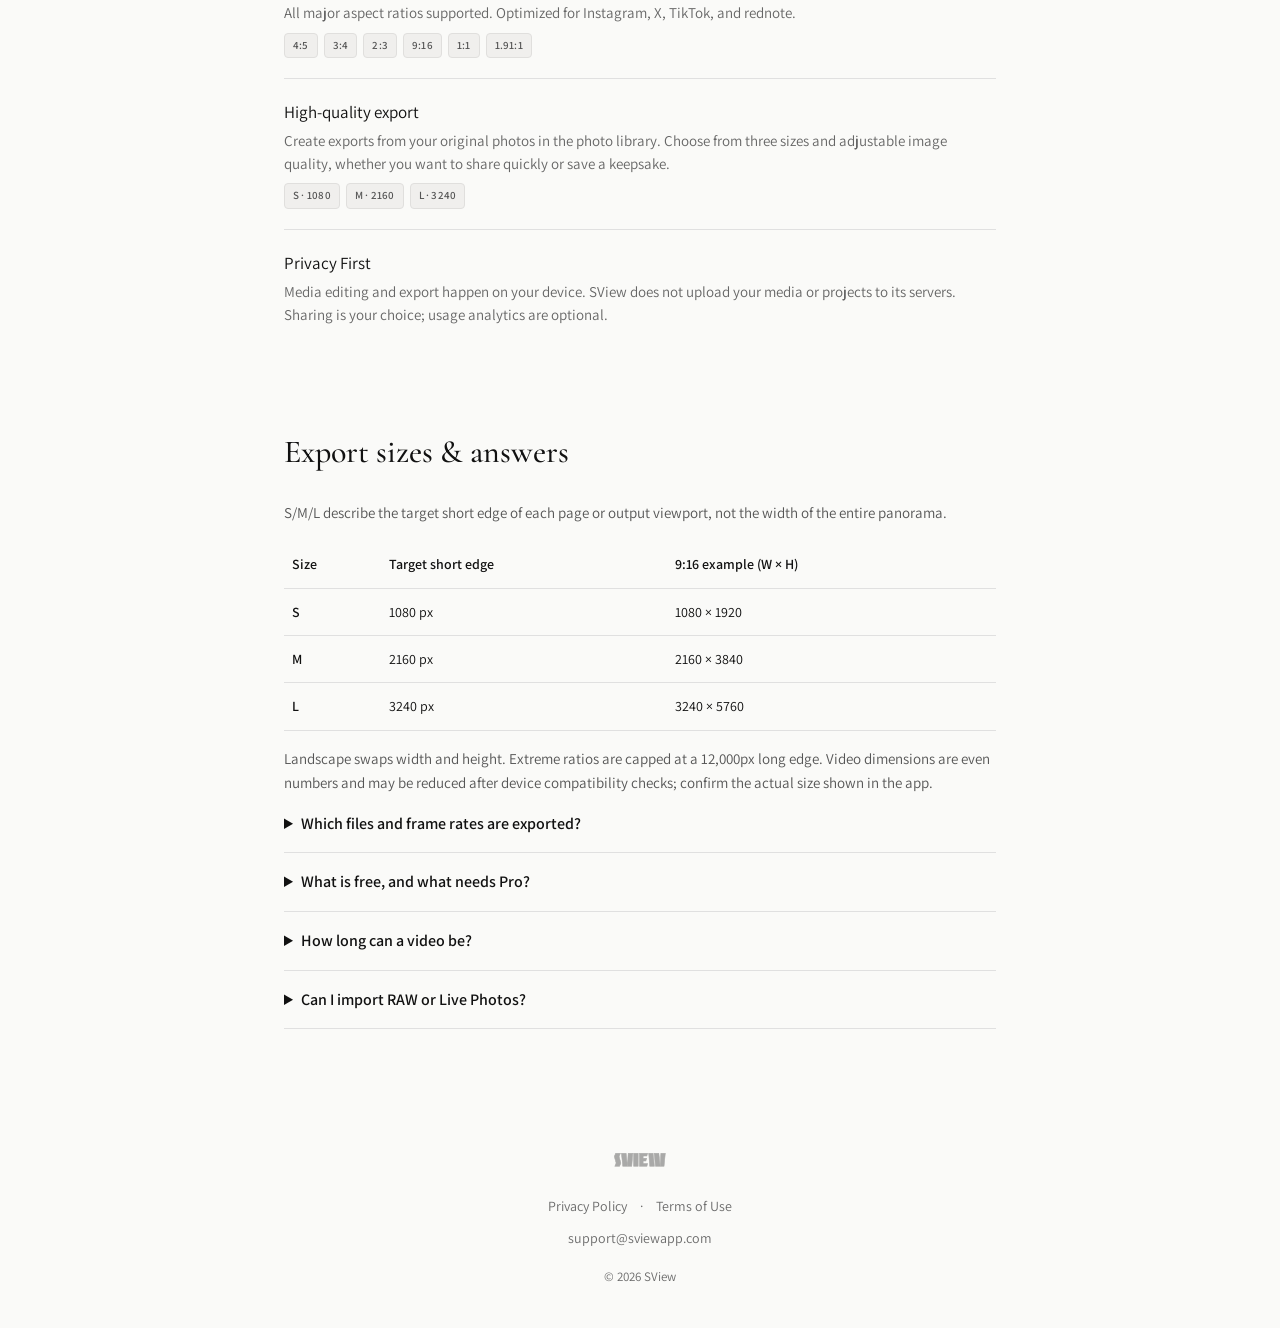
==== commit 5a80740c: "Widen features section and make screenshot gallery full-bleed - Features section now matches the spe" ====
--- a/index.html
+++ b/index.html
@@ -265,6 +265,7 @@
     /* ===== GALLERY ===== */
     .gallery {
       margin-top: 64px;
+      margin-left: -24px; margin-right: -24px; /* full-bleed: cancel the hero side padding */
       overflow-x: auto; overflow-y: hidden;
       scrollbar-width: none; -webkit-overflow-scrolling: touch;
       scroll-snap-type: x proximity;
@@ -326,7 +327,7 @@
 
     /* ===== FEATURES ===== */
     .features {
-      max-width: 600px; margin: 0 auto; padding: 0 24px 80px;
+      max-width: 760px; margin: 0 auto; padding: 0 24px 80px;
     }
     .features-heading {
       font-family: var(--font-serif); font-size: 34px; font-weight: 500;
@@ -465,7 +466,7 @@
       .hero-instagram { width: 44px; height: 44px; padding: 10px; }
       .hero-cta { padding: 11px 28px; font-size: 14px; }
 
-      .gallery { margin-top: 48px; padding-bottom: 16px; }
+      .gallery { margin-top: 48px; margin-left: -20px; margin-right: -20px; padding-bottom: 16px; }
       .gallery-scrollbar-wrap { margin-bottom: 44px; }
       .gallery-track { gap: 12px; padding: 0 20px; }
       .gallery-item img { height: 300px; }
@@ -474,6 +475,7 @@
       .gallery-overlay p { font-size: 12px; }
 
       .features { padding: 0 20px 56px; }
+      .specs { padding-left: 20px; padding-right: 20px; }
       .features-heading { font-size: 24px; margin-bottom: 24px; }
       .feature-item.has-media { grid-template-columns: minmax(0, 1fr); row-gap: 20px; padding: 28px 0 32px; }
       .has-media .feature-title { font-size: 24px; margin-bottom: 8px; }
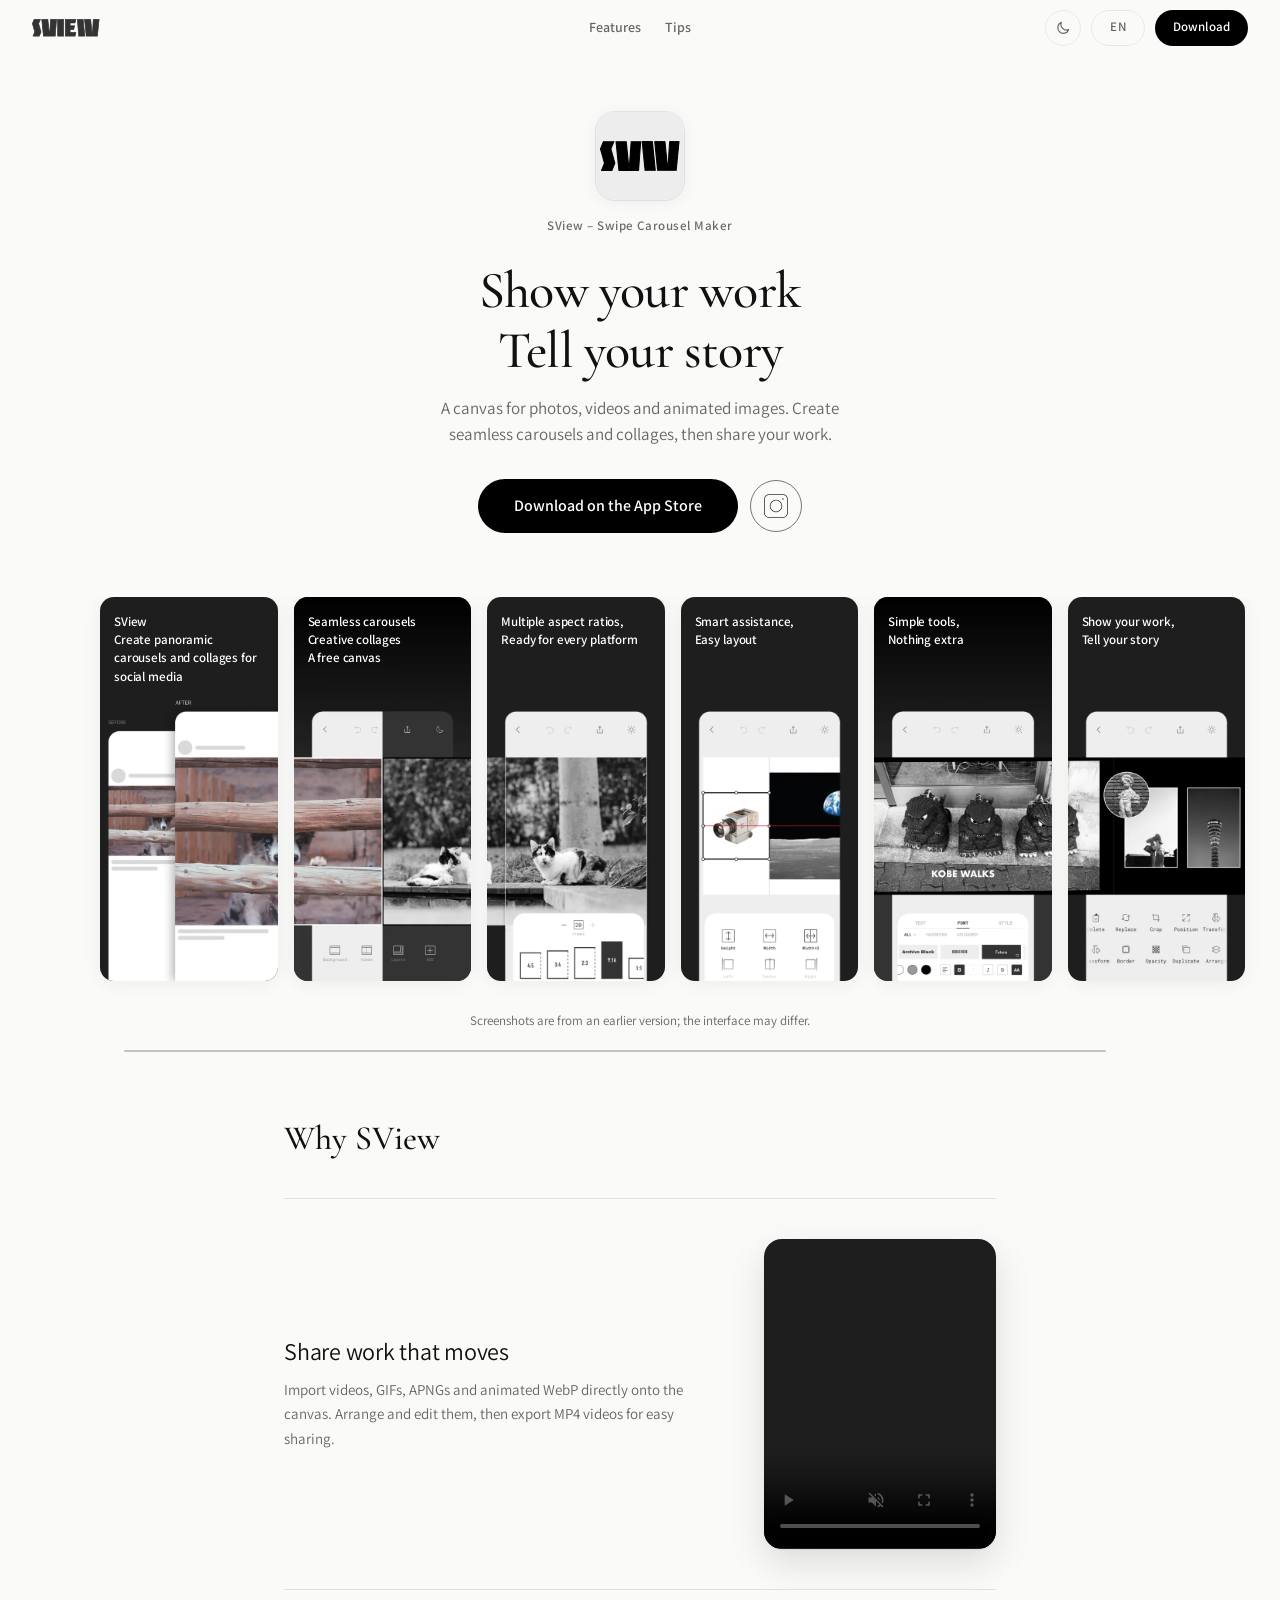
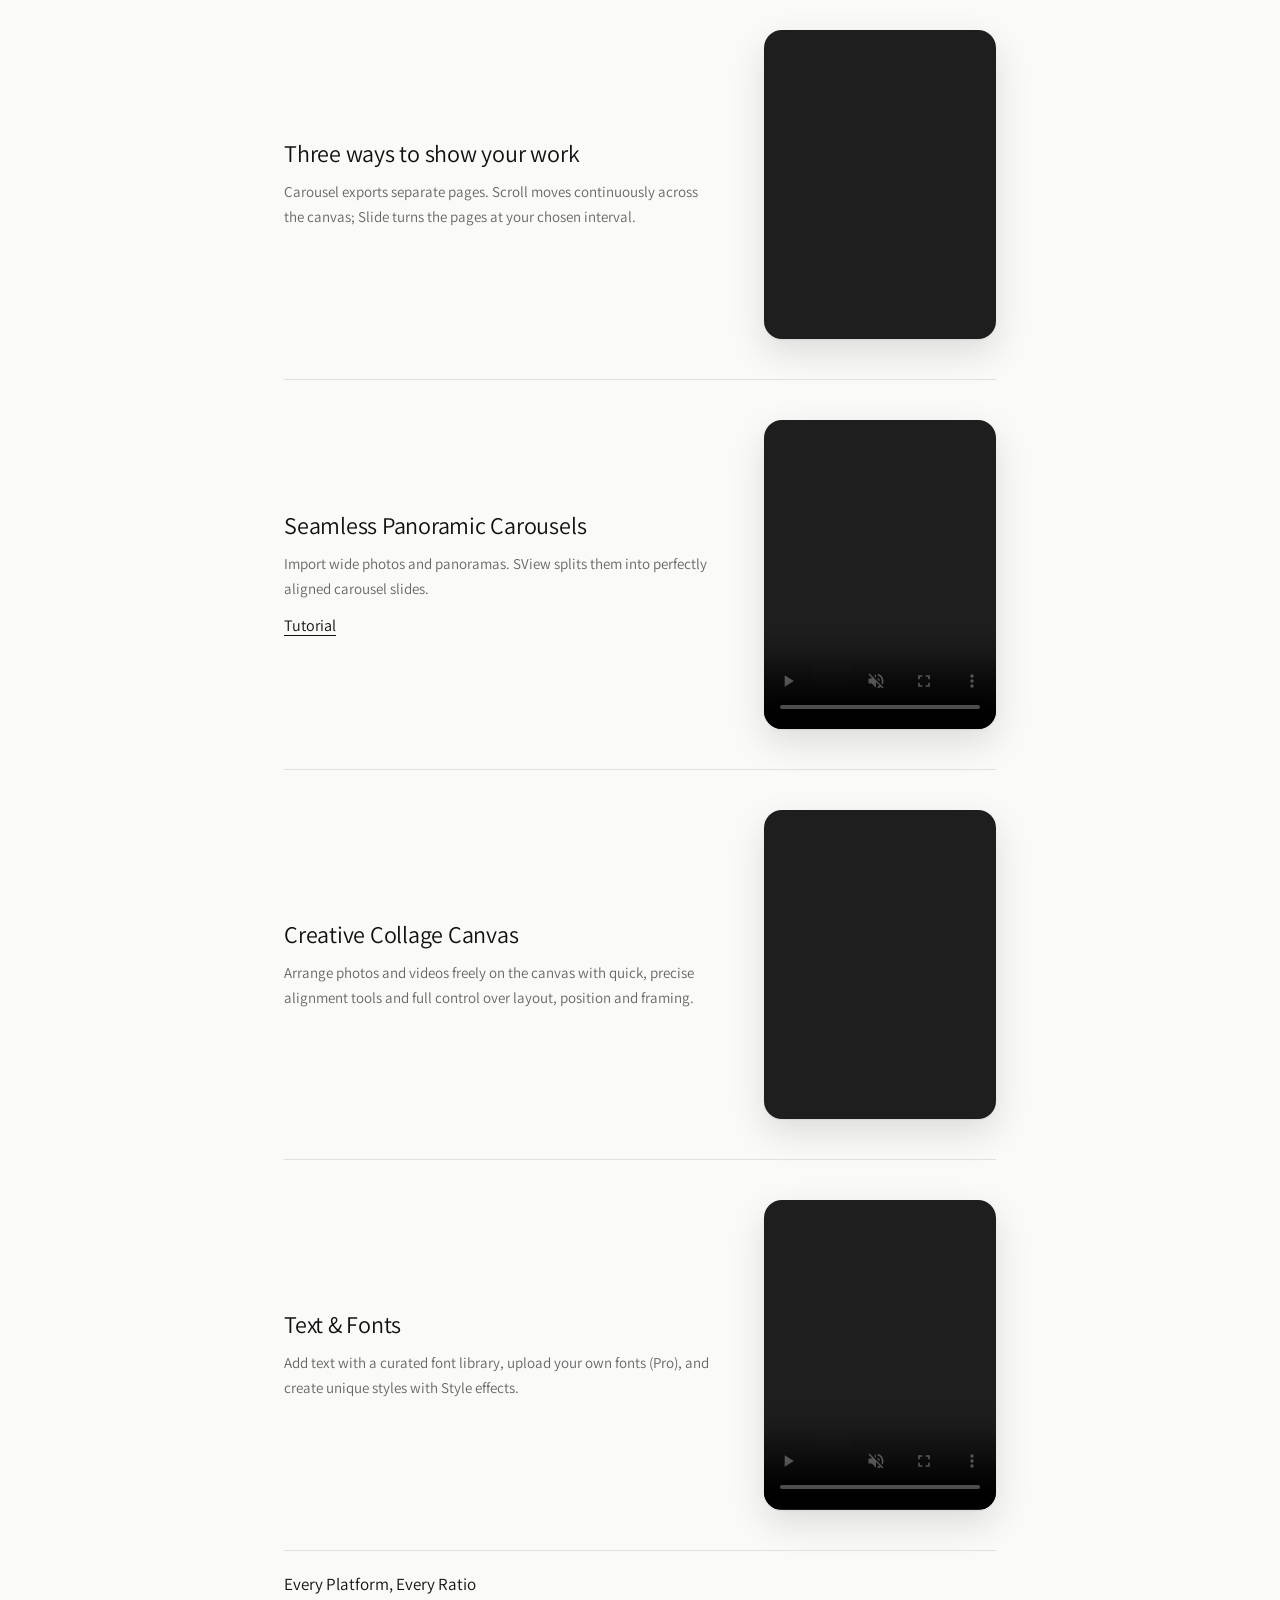
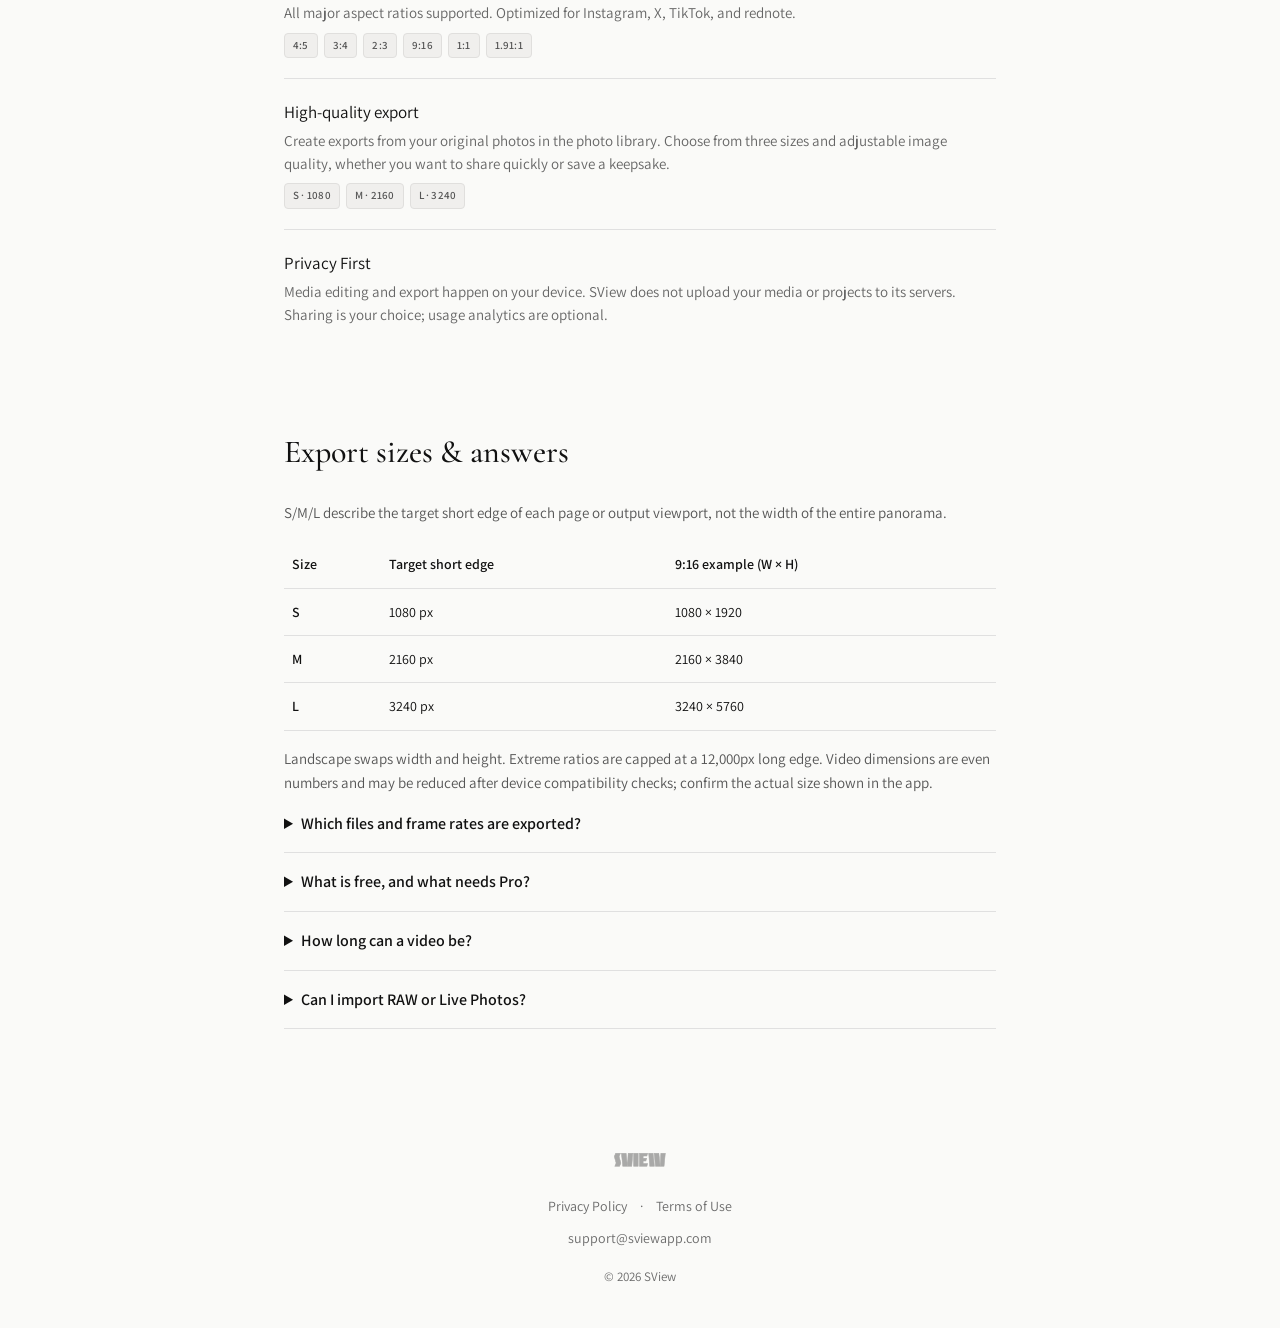
==== commit 3bf8fa11: "Publish SView Guides and the first seamless carousel tutorial" ====
--- a/index.html
+++ b/index.html
@@ -28,182 +28,19 @@
       if (t === 'light' || t === 'dark') document.documentElement.setAttribute('data-theme', t);
     })();
   </script>
+  <link rel="stylesheet" href="assets/site.css">
+  <script defer src="assets/site.js"></script>
   <style>
-    :root {
-      --font-sans: "Assistant", -apple-system, BlinkMacSystemFont, "Segoe UI", Roboto,
-                   "Helvetica Neue", Arial, "PingFang SC", "Hiragino Sans", "Microsoft YaHei",
-                   "Noto Sans SC", "Noto Sans JP", "Noto Sans KR", "Malgun Gothic", sans-serif;
-      --font-serif: "Cormorant Garamond", "Noto Serif", "Songti SC", Georgia, serif;
-      --font-heading: var(--font-sans);
-      --color-bg: #fafaf8;
-      --color-surface: #ffffff;
-      --color-text: #111111;
-      --color-text-secondary: #666666;
-      --color-text-muted: #6b6b6b;
-      --color-border: #e8e8e8;
-      --color-rule: #e0e0e0;
-      --color-accent: #000000;
-      --color-accent-hover: #333333;
-      --color-on-accent: #ffffff;
-      --color-nav-scrolled: rgba(250, 250, 248, 0.92);
-      --color-nav-line: rgba(0,0,0,0.06);
-      --color-hover: #f5f5f3;
-      --color-outline-btn: #777777;
-      --color-badge-bg: #f0efed;
-      --color-badge-text: #555555;
-      --color-badge-border: #e0dfdd;
-      --color-note: #666666;
-      --color-body-secondary: #555555;
-      --color-focus: #245cc5;
-      --color-shadow: rgba(0,0,0,0.08);
-      --color-scroll-thumb: rgba(0,0,0,0.22);
-      --logo-filter: none;
-      --gallery-ring: transparent;
-      --media-shadow: 0 1px 2px rgba(0,0,0,0.06), 0 14px 36px rgba(0,0,0,0.12);
-      color-scheme: light;
-    }
-    @media (prefers-color-scheme: dark) {
-      :root:not([data-theme="light"]) {
-        --color-bg: #111110;
-        --color-surface: #1c1c1b;
-        --color-text: #f2f2ef;
-        --color-text-secondary: #a8a8a4;
-        --color-text-muted: #8f8f8b;
-        --color-border: #33332f;
-        --color-rule: #2b2b28;
-        --color-accent: #f2f2ef;
-        --color-accent-hover: #d6d6d2;
-        --color-on-accent: #111110;
-        --color-nav-scrolled: rgba(17, 17, 16, 0.88);
-        --color-nav-line: rgba(255,255,255,0.08);
-        --color-hover: #262624;
-        --color-outline-btn: #6a6a66;
-        --color-badge-bg: #232321;
-        --color-badge-text: #bdbdb8;
-        --color-badge-border: #33332f;
-        --color-note: #8f8f8b;
-        --color-body-secondary: #b0b0ab;
-        --color-focus: #7aa7ff;
-        --color-shadow: rgba(0,0,0,0.5);
-        --color-scroll-thumb: rgba(255,255,255,0.28);
-        --logo-filter: invert(1);
-        --gallery-ring: rgba(255,255,255,0.08);
-        --media-shadow: 0 14px 36px rgba(0,0,0,0.45);
-        color-scheme: dark;
-      }
-    }
-    :root[data-theme="dark"] {
-      --color-bg: #111110;
-      --color-surface: #1c1c1b;
-      --color-text: #f2f2ef;
-      --color-text-secondary: #a8a8a4;
-      --color-text-muted: #8f8f8b;
-      --color-border: #33332f;
-      --color-rule: #2b2b28;
-      --color-accent: #f2f2ef;
-      --color-accent-hover: #d6d6d2;
-      --color-on-accent: #111110;
-      --color-nav-scrolled: rgba(17, 17, 16, 0.88);
-      --color-nav-line: rgba(255,255,255,0.08);
-      --color-hover: #262624;
-      --color-outline-btn: #6a6a66;
-      --color-badge-bg: #232321;
-      --color-badge-text: #bdbdb8;
-      --color-badge-border: #33332f;
-      --color-note: #8f8f8b;
-      --color-body-secondary: #b0b0ab;
-      --color-focus: #7aa7ff;
-      --color-shadow: rgba(0,0,0,0.5);
-      --color-scroll-thumb: rgba(255,255,255,0.28);
-      --logo-filter: invert(1);
-      --gallery-ring: rgba(255,255,255,0.08);
-      --media-shadow: 0 14px 36px rgba(0,0,0,0.45);
-      color-scheme: dark;
-    }
-
-    * { box-sizing: border-box; margin: 0; padding: 0; }
-
-    body {
-      font-family: var(--font-sans);
-      font-size: 16px;
-      line-height: 1.6;
-      color: var(--color-text);
-      background: var(--color-bg);
-      transition: background-color 0.3s, color 0.3s;
-      -webkit-font-smoothing: antialiased;
-      -moz-osx-font-smoothing: grayscale;
-    }
-
-    /* ===== NAV ===== */
-    .nav {
-      position: sticky;
-      top: 0;
-      z-index: 100;
-      display: flex;
-      align-items: center;
-      justify-content: space-between;
-      padding: 0 32px;
-      height: 56px;
-      transition: background 0.3s, border-color 0.3s;
-      border-bottom: 1px solid transparent;
-    }
-    .nav.scrolled {
-      background: var(--color-nav-scrolled);
-      backdrop-filter: blur(12px);
-      -webkit-backdrop-filter: blur(12px);
-      border-bottom-color: var(--color-nav-line);
-    }
-    .nav-logo img { height: 18px; width: auto; display: block; filter: var(--logo-filter); }
-    .nav-right { display: flex; align-items: center; gap: 10px; }
-
-    .lang-selector { position: relative; }
-    .lang-btn {
-      background: none; border: 1px solid var(--color-border); border-radius: 100px;
-      padding: 7px 18px; line-height: 1.6; font-family: var(--font-sans); font-size: 13px; font-weight: 600;
-      color: var(--color-text-secondary); cursor: pointer; letter-spacing: 0.03em;
-      transition: border-color 0.2s, color 0.2s;
-    }
-    .lang-btn:hover { border-color: var(--color-text-secondary); color: var(--color-text); }
-    .lang-dropdown {
-      display: none; position: absolute; top: calc(100% + 6px); right: 0;
-      background: var(--color-surface); border: 1px solid var(--color-border);
-      border-radius: 8px; padding: 4px 0; min-width: 120px;
-      box-shadow: 0 4px 16px var(--color-shadow);
-    }
-    .lang-dropdown.open { display: block; }
-    .lang-option {
-      display: block; width: 100%; padding: 8px 16px; background: none; border: none;
-      font-family: var(--font-sans); font-size: 14px; color: var(--color-text-secondary);
-      cursor: pointer; text-align: left; transition: background 0.15s;
-    }
-    .lang-option:hover { background: var(--color-hover); color: var(--color-text); }
-    .lang-option.active { color: var(--color-text); font-weight: 600; }
-
-    .nav-tools { display: flex; align-items: center; gap: 10px; }
-    .theme-btn {
-      box-sizing: border-box; width: 36px; height: 36px; padding: 0;
-      display: inline-flex; align-items: center; justify-content: center;
-      background: none; border: 1px solid var(--color-border); border-radius: 100px;
-      color: var(--color-text-secondary); cursor: pointer;
-      transition: border-color 0.2s, color 0.2s;
-    }
-    .theme-btn:hover { border-color: var(--color-text-secondary); color: var(--color-text); }
-    .theme-btn svg { width: 16px; height: 16px; display: block; }
-    .theme-btn .icon-sun { display: none; }
-    :root[data-theme="dark"] .theme-btn .icon-sun { display: block; }
-    :root[data-theme="dark"] .theme-btn .icon-moon { display: none; }
-    @media (prefers-color-scheme: dark) {
-      :root:not([data-theme="light"]) .theme-btn .icon-sun { display: block; }
-      :root:not([data-theme="light"]) .theme-btn .icon-moon { display: none; }
-    }
-
-    .nav-download {
-      display: inline-block; background: var(--color-accent); color: var(--color-on-accent);
-      padding: 7px 18px; border-radius: 100px; font-size: 13px; font-weight: 600;
-      text-decoration: none; transition: background 0.2s; letter-spacing: 0.01em;
-    }
-    .lang-btn, .nav-download { box-sizing: border-box; height: 36px; display: inline-flex; align-items: center; justify-content: center; }
-    .nav-download:hover { background: var(--color-accent-hover); }
+    .home-nav {
+      display: grid;
+      grid-template-columns: 1fr auto 1fr;
+      grid-template-areas: "brand sections controls";
+    }
+    .home-nav .nav-logo { grid-area: brand; justify-self: start; }
+    .nav-sections { grid-area: sections; display: flex; align-items: center; gap: 24px; }
+    .nav-sections a { display: inline-flex; align-items: center; min-height: 40px; }
+    .home-nav .nav-right { grid-area: controls; justify-self: end; }
+    #features { scroll-margin-top: 72px; }
 
     /* ===== HERO ===== */
     .hero { text-align: center; padding: 56px 24px 0; }
@@ -254,14 +91,6 @@
     .hero-instagram:hover { border-color: transparent; }
     .hero-instagram:hover::before { opacity: 1; }
     .hero-instagram img { filter: var(--logo-filter); }
-    .hero-cta {
-      display: inline-block;
-      background: var(--color-accent); color: var(--color-on-accent);
-      padding: 14px 36px; border-radius: 100px; font-size: 16px; font-weight: 600;
-      text-decoration: none; transition: background 0.2s, transform 0.2s;
-    }
-    .hero-cta:hover { background: var(--color-accent-hover); transform: translateY(-1px); }
-
     /* ===== GALLERY ===== */
     .gallery {
       margin-top: 64px;
@@ -326,6 +155,8 @@
     }
 
     /* ===== FEATURES ===== */
+    html:not(:lang(en)) .feature-guide { display: none; }
+    .feature-guide { display: inline-block; margin-top: 12px; color: var(--color-text); text-underline-offset: 4px; }
     .features {
       max-width: 760px; margin: 0 auto; padding: 0 24px 80px;
     }
@@ -390,24 +221,8 @@
     .specs summary { cursor: pointer; padding: 16px 0; font-weight: 600; }
     .specs details { border-bottom: 1px solid var(--color-rule); }
     .specs details p { padding-bottom: 18px; }
-    a:focus-visible, button:focus-visible, summary:focus-visible { outline: 2px solid var(--color-focus); outline-offset: 4px; }
     .lang-option { min-height: 44px; }
     @media (max-width: 400px) { .specs h2 { font-size: 24px; } .specs th, .specs td { padding: 10px 4px; font-size: 12px; } }
-
-    /* ===== FOOTER ===== */
-    footer {
-      text-align: center; padding: 56px 24px 40px;
-    }
-    .footer-logo { margin-bottom: 20px; }
-    .footer-logo img { height: 14px; width: auto; opacity: 0.4; filter: var(--logo-filter); }
-    .footer-links { font-size: 14px; color: var(--color-text-muted); margin-bottom: 8px; }
-    .footer-links a { color: var(--color-text-muted); text-decoration: none; transition: color 0.2s; }
-    .footer-links a:hover { color: var(--color-text-secondary); }
-    .footer-links .sep { margin: 0 10px; }
-    .footer-email { margin-bottom: 16px; }
-    .footer-email a { font-size: 14px; color: var(--color-text-muted); text-decoration: none; transition: color 0.2s; }
-    .footer-email a:hover { color: var(--color-text-secondary); }
-    .footer-copy { font-size: 13px; color: var(--color-text-muted); opacity: 1; }
 
     /* ===== WECHAT GUIDE ===== */
     .wechat-guide {
@@ -451,20 +266,20 @@
 
     /* ===== RESPONSIVE ===== */
     @media (max-width: 640px) {
-      .nav { padding: 0 20px; height: 50px; }
-      .nav-logo img { height: 15px; }
-      .lang-btn, .nav-download { height: 32px; }
-      .theme-btn { width: 32px; height: 32px; }
-      .nav-right, .nav-tools { gap: 8px; }
-      .nav-download { padding: 6px 14px; font-size: 12px; }
-      .lang-btn { font-size: 12px; padding: 6px 14px; }
+      .home-nav {
+        height: auto;
+        grid-template-columns: 1fr auto;
+        grid-template-rows: 48px auto;
+        grid-template-areas: "brand controls" "sections sections";
+      }
+      .nav-sections { justify-self: center; }
+      #features { scroll-margin-top: 104px; }
 
       .hero { padding: 40px 20px 0; }
       .hero-icon { width: 72px; height: 72px; margin-bottom: 14px; }
       .hero-app-title { font-size: 12px; margin-bottom: 20px; }
       .hero-subtitle { font-size: 15px; margin-bottom: 28px; }
       .hero-instagram { width: 44px; height: 44px; padding: 10px; }
-      .hero-cta { padding: 11px 28px; font-size: 14px; }
 
       .gallery { margin-top: 48px; margin-left: -20px; margin-right: -20px; padding-bottom: 16px; }
       .gallery-scrollbar-wrap { margin-bottom: 44px; }
@@ -481,7 +296,6 @@
       .has-media .feature-title { font-size: 24px; margin-bottom: 8px; }
       .feature-media { max-width: 300px; border-radius: 16px; }
 
-      footer { padding: 40px 20px 32px; }
     }
 
   </style>
@@ -490,10 +304,14 @@
 <main>
 
 <!-- NAV -->
-<nav class="nav" role="navigation">
+<nav class="nav home-nav" role="navigation">
   <a href="/" class="nav-logo" aria-label="SView Home">
     <img src="assets/brand/iconLogo_V3.svg" alt="SView">
   </a>
+  <div class="nav-sections">
+    <a href="#features" data-i18n="nav.features">Features</a>
+    <a href="/guides/" data-i18n="nav.tips">Tips</a>
+  </div>
   <div class="nav-right">
     <div class="nav-tools">
     <button class="theme-btn" id="themeBtn" type="button" data-i18n-aria="nav.theme" aria-label="Toggle dark mode">
@@ -562,7 +380,7 @@
 </section>
 
 <!-- FEATURES -->
-<section class="features">
+<section class="features" id="features">
   <h2 class="features-heading fade-in" data-i18n="features.heading">Why SView</h2>
 <div class="feature-item has-media fade-in"><div class="feature-text"><div class="feature-title" data-i18n="features.video.title">Share work that moves</div><div class="feature-desc" data-i18n="features.video.desc">Import videos, GIFs, APNGs and animated WebP directly onto the canvas. Arrange and edit them, then export MP4 videos for easy sharing.</div></div><div class="feature-media"><video class="feature-video" muted loop playsinline preload="none" width="720" height="960" poster="https://cdn.sviewapp.com/whats-new/v1.3.3/video-0167cb3b3b22.jpg" data-i18n-aria="features.video.title" aria-label=""><source src="https://cdn.sviewapp.com/whats-new/v1.3.3/video-be27b29509f9.mp4" type="video/mp4"></video></div></div>
 <div class="feature-item has-media fade-in"><div class="feature-text"><div class="feature-title" data-i18n="features.modes.title">Three ways to show your work</div><div class="feature-desc" data-i18n="features.modes.desc">Carousel exports separate pages. Scroll moves continuously across the canvas; Slide turns the pages at your chosen interval.</div></div><div class="feature-media"><video class="feature-video" muted loop playsinline preload="none" width="720" height="960" poster="https://cdn.sviewapp.com/whats-new/v1.3.3/modes-915db958e412.jpg" data-i18n-aria="features.modes.title" aria-label=""><source src="https://cdn.sviewapp.com/whats-new/v1.3.3/modes-e336a87de736.mp4" type="video/mp4"></video></div></div>
@@ -572,6 +390,7 @@
     <div class="feature-text">
       <div class="feature-title" data-i18n="features.carousel.title">Seamless Panoramic Carousels</div>
       <div class="feature-desc" data-i18n="features.carousel.desc">Import wide photos and panoramas. SView splits them into perfectly aligned carousel slides.</div>
+      <a class="feature-guide" href="/guides/split-one-photo-across-two-carousel-slides/" aria-label="Tutorial: split one photo across two slides">Tutorial</a>
     </div>
     <div class="feature-media"><video class="feature-video" muted loop playsinline preload="none" width="720" height="960" poster="https://cdn.sviewapp.com/site/features/carousel-a14b90b6622d.jpg" data-i18n-aria="features.carousel.title" aria-label=""><source src="https://cdn.sviewapp.com/site/features/carousel-4ffb2cb71472.mp4" type="video/mp4"></video></div>
   </div>
@@ -639,6 +458,8 @@
 (function() {
   const T = {
     en: {
+      'nav.features': 'Features',
+      'nav.tips': 'Tips',
       'nav.download': 'Download',
       'hero.tagline': 'Show your work\nTell your story',
       "hero.subtitle": "A canvas for photos, videos and animated images. Create seamless carousels and collages, then share your work.",
@@ -688,6 +509,8 @@
       "nav.theme": "Toggle dark mode",
     },
     zh: {
+      'nav.features': '功能',
+      'nav.tips': '使用技巧',
       'nav.download': '下载',
       'hero.tagline': '展示你的作品\n讲述你的故事',
       "hero.subtitle": "用自由画布排版照片、视频与动图，制作无缝轮播和创意拼贴，分享你的作品。",
@@ -737,6 +560,8 @@
       "nav.theme": "切换深色模式",
     },
     'zh-Hant': {
+      'nav.features': '功能',
+      'nav.tips': '使用技巧',
       'nav.download': '下載',
       'hero.tagline': '展示你的作品\n講述你的故事',
       "hero.subtitle": "用自由畫布編排照片、影片與動圖，製作無縫輪播和創意拼貼，分享你的作品。",
@@ -786,6 +611,8 @@
       "nav.theme": "切換深色模式",
     },
     ja: {
+      'nav.features': '機能',
+      'nav.tips': '使い方のヒント',
       'nav.download': 'ダウンロード',
       'hero.tagline': '作品を見せよう\n物語を伝えよう',
       "hero.subtitle": "写真・動画・アニメーション画像を自由にレイアウト。シームレスなカルーセルやコラージュを作って、作品をシェア。",
@@ -835,6 +662,8 @@
       "nav.theme": "ダークモードを切り替え",
     },
     ko: {
+      'nav.features': '기능',
+      'nav.tips': '사용 팁',
       'nav.download': '다운로드',
       'hero.tagline': '당신의 작품을 보여주세요\n당신의 이야기를 들려주세요',
       "hero.subtitle": "사진, 동영상, 움직이는 이미지를 자유롭게 배치하세요. 매끄러운 캐러셀과 콜라주를 만들고 작품을 공유하세요.",
@@ -884,6 +713,8 @@
       "nav.theme": "다크 모드 전환",
     },
     es: {
+      'nav.features': 'Funciones',
+      'nav.tips': 'Consejos',
       'nav.download': 'Descargar',
       'hero.tagline': 'Muestra tu trabajo\nCuenta tu historia',
       "hero.subtitle": "Un lienzo para fotos, vídeos e imágenes animadas. Crea carruseles continuos y collages, y comparte tus obras.",
@@ -976,33 +807,6 @@
     return 'en';
   }
 
-  // Select a localized App Store product URL from the browser's regional locale.
-  // Apple does not expose the signed-in Apple Account storefront to a website;
-  // unsupported locales use the US product page as a stable fallback.
-  var appStoreUrls = {
-    CN: "https://apps.apple.com/cn/app/sview-%E5%9B%BE%E7%89%87%E6%8E%92%E7%89%88-%E8%B7%A8%E5%B1%8F%E6%8B%BC%E6%8E%A5/id6759950270",
-    US: "https://apps.apple.com/us/app/sview-swipe-carousel-maker/id6759950270",
-    GB: "https://apps.apple.com/gb/app/sview-swipe-carousel-maker/id6759950270",
-    DE: "https://apps.apple.com/de/app/sview-swipe-carousel-maker/id6759950270",
-    JP: "https://apps.apple.com/jp/app/sview-%E5%86%99%E7%9C%9F%E3%82%B3%E3%83%A9%E3%83%BC%E3%82%B8%E3%83%A5-%E3%82%AB%E3%83%AB%E3%83%BC%E3%82%BB%E3%83%AB/id6759950270",
-    KR: "https://apps.apple.com/kr/app/sview-%EC%82%AC%EC%A7%84-%EC%BD%9C%EB%9D%BC%EC%A3%BC-%EC%BA%90%EB%9F%AC%EC%85%80/id6759950270",
-    HK: "https://apps.apple.com/hk/app/sview-%E5%9C%96%E7%89%87%E6%8E%92%E7%89%88-%E8%B7%A8%E5%B1%8F%E6%8B%BC%E6%8E%A5/id6759950270",
-    TW: "https://apps.apple.com/tw/app/sview-%E5%9C%96%E7%89%87%E6%8E%92%E7%89%88-%E8%B7%A8%E5%B1%8F%E6%8B%BC%E6%8E%A5/id6759950270"
-  };
-  var localeList = navigator.languages && navigator.languages.length ? navigator.languages : [navigator.language || ""];
-  var storeUrl = appStoreUrls.US;
-  for (var i = 0; i < localeList.length; i++) {
-    var locale = localeList[i];
-    var region = "";
-    try { region = new Intl.Locale(locale).region || ""; } catch (e) {}
-    if (!region && /^zh-(CN|TW|HK|MO)$/i.test(locale)) region = locale.slice(-2).toUpperCase();
-    if (region === "MO") region = "HK";
-    if (appStoreUrls[region]) { storeUrl = appStoreUrls[region]; break; }
-  }
-  document.querySelectorAll("[data-store-download]").forEach(function(el) {
-    el.href = storeUrl;
-  });
-
   // Language dropdown
   var langBtn = document.getElementById('langBtn');
   var langDropdown = document.getElementById('langDropdown');
@@ -1028,42 +832,6 @@
       langDropdown.classList.remove("open"); langBtn.setAttribute("aria-expanded", "false"); langBtn.focus();
     }
   });
-
-  // Theme toggle: flips the effective theme; choosing the same as the device setting returns to auto.
-  var themeBtn = document.getElementById('themeBtn');
-  var darkMQ = window.matchMedia ? window.matchMedia('(prefers-color-scheme: dark)') : null;
-  var themeColorMetas = document.querySelectorAll('meta[name="theme-color"]');
-  function systemTheme() { return darkMQ && darkMQ.matches ? 'dark' : 'light'; }
-  function effectiveTheme() { return document.documentElement.getAttribute('data-theme') || systemTheme(); }
-  function syncThemeUI() {
-    var t = effectiveTheme();
-    themeBtn.setAttribute('aria-pressed', t === 'dark' ? 'true' : 'false');
-    var c = t === 'dark' ? '#111110' : '#fafaf8';
-    themeColorMetas.forEach(function(m) { m.setAttribute('content', c); });
-  }
-  themeBtn.addEventListener('click', function() {
-    var next = effectiveTheme() === 'dark' ? 'light' : 'dark';
-    if (next === systemTheme()) {
-      document.documentElement.removeAttribute('data-theme');
-      try { localStorage.removeItem('sview-theme'); } catch (e) {}
-    } else {
-      document.documentElement.setAttribute('data-theme', next);
-      try { localStorage.setItem('sview-theme', next); } catch (e) {}
-    }
-    syncThemeUI();
-  });
-  if (darkMQ) {
-    var onSystemChange = function() { syncThemeUI(); };
-    if (darkMQ.addEventListener) darkMQ.addEventListener('change', onSystemChange);
-    else if (darkMQ.addListener) darkMQ.addListener(onSystemChange);
-  }
-  syncThemeUI();
-
-  // Nav scroll
-  var nav = document.querySelector('.nav');
-  window.addEventListener('scroll', function() {
-    nav.classList.toggle('scrolled', window.scrollY > 40);
-  }, { passive: true });
 
   // Gallery scroll system
   var gallery = document.getElementById('gallery');
--- a/assets/site.css
+++ b/assets/site.css
@@ -0,0 +1,221 @@
+:root {
+  --font-sans: "Assistant", -apple-system, BlinkMacSystemFont, "Segoe UI", Roboto,
+               "Helvetica Neue", Arial, "PingFang SC", "Hiragino Sans", "Microsoft YaHei",
+               "Noto Sans SC", "Noto Sans JP", "Noto Sans KR", "Malgun Gothic", sans-serif;
+  --font-serif: "Cormorant Garamond", "Noto Serif", "Songti SC", Georgia, serif;
+  --font-heading: var(--font-sans);
+  --color-bg: #fafaf8;
+  --color-surface: #ffffff;
+  --color-text: #111111;
+  --color-text-secondary: #666666;
+  --color-text-muted: #6b6b6b;
+  --color-border: #e8e8e8;
+  --color-rule: #e0e0e0;
+  --color-accent: #000000;
+  --color-accent-hover: #333333;
+  --color-on-accent: #ffffff;
+  --color-nav-scrolled: rgba(250, 250, 248, 0.92);
+  --color-nav-line: rgba(0,0,0,0.06);
+  --color-hover: #f5f5f3;
+  --color-outline-btn: #777777;
+  --color-badge-bg: #f0efed;
+  --color-badge-text: #555555;
+  --color-badge-border: #e0dfdd;
+  --color-note: #666666;
+  --color-body-secondary: #555555;
+  --color-focus: #245cc5;
+  --color-shadow: rgba(0,0,0,0.08);
+  --color-scroll-thumb: rgba(0,0,0,0.22);
+  --logo-filter: none;
+  --gallery-ring: transparent;
+  --media-shadow: 0 1px 2px rgba(0,0,0,0.06), 0 14px 36px rgba(0,0,0,0.12);
+  color-scheme: light;
+}
+@media (prefers-color-scheme: dark) {
+  :root:not([data-theme="light"]) {
+    --color-bg: #111110;
+    --color-surface: #1c1c1b;
+    --color-text: #f2f2ef;
+    --color-text-secondary: #a8a8a4;
+    --color-text-muted: #8f8f8b;
+    --color-border: #33332f;
+    --color-rule: #2b2b28;
+    --color-accent: #f2f2ef;
+    --color-accent-hover: #d6d6d2;
+    --color-on-accent: #111110;
+    --color-nav-scrolled: rgba(17, 17, 16, 0.88);
+    --color-nav-line: rgba(255,255,255,0.08);
+    --color-hover: #262624;
+    --color-outline-btn: #6a6a66;
+    --color-badge-bg: #232321;
+    --color-badge-text: #bdbdb8;
+    --color-badge-border: #33332f;
+    --color-note: #8f8f8b;
+    --color-body-secondary: #b0b0ab;
+    --color-focus: #7aa7ff;
+    --color-shadow: rgba(0,0,0,0.5);
+    --color-scroll-thumb: rgba(255,255,255,0.28);
+    --logo-filter: invert(1);
+    --gallery-ring: rgba(255,255,255,0.08);
+    --media-shadow: 0 14px 36px rgba(0,0,0,0.45);
+    color-scheme: dark;
+  }
+}
+:root[data-theme="dark"] {
+  --color-bg: #111110;
+  --color-surface: #1c1c1b;
+  --color-text: #f2f2ef;
+  --color-text-secondary: #a8a8a4;
+  --color-text-muted: #8f8f8b;
+  --color-border: #33332f;
+  --color-rule: #2b2b28;
+  --color-accent: #f2f2ef;
+  --color-accent-hover: #d6d6d2;
+  --color-on-accent: #111110;
+  --color-nav-scrolled: rgba(17, 17, 16, 0.88);
+  --color-nav-line: rgba(255,255,255,0.08);
+  --color-hover: #262624;
+  --color-outline-btn: #6a6a66;
+  --color-badge-bg: #232321;
+  --color-badge-text: #bdbdb8;
+  --color-badge-border: #33332f;
+  --color-note: #8f8f8b;
+  --color-body-secondary: #b0b0ab;
+  --color-focus: #7aa7ff;
+  --color-shadow: rgba(0,0,0,0.5);
+  --color-scroll-thumb: rgba(255,255,255,0.28);
+  --logo-filter: invert(1);
+  --gallery-ring: rgba(255,255,255,0.08);
+  --media-shadow: 0 14px 36px rgba(0,0,0,0.45);
+  color-scheme: dark;
+}
+
+* { box-sizing: border-box; margin: 0; padding: 0; }
+
+body {
+  font-family: var(--font-sans);
+  font-size: 16px;
+  line-height: 1.6;
+  color: var(--color-text);
+  background: var(--color-bg);
+  transition: background-color 0.3s, color 0.3s;
+  -webkit-font-smoothing: antialiased;
+  -moz-osx-font-smoothing: grayscale;
+}
+
+/* ===== NAV ===== */
+.nav {
+  position: sticky;
+  top: 0;
+  z-index: 100;
+  display: flex;
+  align-items: center;
+  justify-content: space-between;
+  padding: 0 32px;
+  height: 56px;
+  transition: background 0.3s, border-color 0.3s;
+  border-bottom: 1px solid transparent;
+}
+.nav.scrolled {
+  background: var(--color-nav-scrolled);
+  backdrop-filter: blur(12px);
+  -webkit-backdrop-filter: blur(12px);
+  border-bottom-color: var(--color-nav-line);
+}
+.nav-logo img { height: 18px; width: auto; display: block; filter: var(--logo-filter); }
+.nav-right { display: flex; align-items: center; gap: 10px; }
+
+.lang-selector { position: relative; }
+.lang-btn {
+  background: none; border: 1px solid var(--color-border); border-radius: 100px;
+  padding: 7px 18px; line-height: 1.6; font-family: var(--font-sans); font-size: 13px; font-weight: 600;
+  color: var(--color-text-secondary); cursor: pointer; letter-spacing: 0.03em;
+  transition: border-color 0.2s, color 0.2s;
+}
+.lang-btn:hover { border-color: var(--color-text-secondary); color: var(--color-text); }
+.lang-dropdown {
+  display: none; position: absolute; top: calc(100% + 6px); right: 0;
+  background: var(--color-surface); border: 1px solid var(--color-border);
+  border-radius: 8px; padding: 4px 0; min-width: 120px;
+  box-shadow: 0 4px 16px var(--color-shadow);
+}
+.lang-dropdown.open { display: block; }
+.lang-option {
+  display: block; width: 100%; padding: 8px 16px; background: none; border: none;
+  font-family: var(--font-sans); font-size: 14px; color: var(--color-text-secondary);
+  cursor: pointer; text-align: left; transition: background 0.15s;
+}
+.lang-option:hover { background: var(--color-hover); color: var(--color-text); }
+.lang-option.active { color: var(--color-text); font-weight: 600; }
+
+.nav-tools { display: flex; align-items: center; gap: 10px; }
+.theme-btn {
+  box-sizing: border-box; width: 36px; height: 36px; padding: 0;
+  display: inline-flex; align-items: center; justify-content: center;
+  background: none; border: 1px solid var(--color-border); border-radius: 100px;
+  color: var(--color-text-secondary); cursor: pointer;
+  transition: border-color 0.2s, color 0.2s;
+}
+.theme-btn:hover { border-color: var(--color-text-secondary); color: var(--color-text); }
+.theme-btn svg { width: 16px; height: 16px; display: block; }
+.theme-btn .icon-sun { display: none; }
+:root[data-theme="dark"] .theme-btn .icon-sun { display: block; }
+:root[data-theme="dark"] .theme-btn .icon-moon { display: none; }
+@media (prefers-color-scheme: dark) {
+  :root:not([data-theme="light"]) .theme-btn .icon-sun { display: block; }
+  :root:not([data-theme="light"]) .theme-btn .icon-moon { display: none; }
+}
+
+.nav-download {
+  display: inline-block; background: var(--color-accent); color: var(--color-on-accent);
+  padding: 7px 18px; border-radius: 100px; font-size: 13px; font-weight: 600;
+  text-decoration: none; transition: background 0.2s; letter-spacing: 0.01em;
+}
+.lang-btn, .nav-download { box-sizing: border-box; height: 36px; display: inline-flex; align-items: center; justify-content: center; }
+.nav-download:hover { background: var(--color-accent-hover); }
+
+.hero-cta {
+  display: inline-block;
+  background: var(--color-accent); color: var(--color-on-accent);
+  padding: 14px 36px; border-radius: 100px; font-size: 16px; font-weight: 600;
+  text-decoration: none; transition: background 0.2s, transform 0.2s;
+}
+.hero-cta:hover { background: var(--color-accent-hover); transform: translateY(-1px); }
+
+a:focus-visible, button:focus-visible, summary:focus-visible { outline: 2px solid var(--color-focus); outline-offset: 4px; }
+
+/* ===== FOOTER ===== */
+footer {
+  text-align: center; padding: 56px 24px 40px;
+}
+.footer-logo { margin-bottom: 20px; }
+.footer-logo img { height: 14px; width: auto; opacity: 0.4; filter: var(--logo-filter); }
+.footer-links { font-size: 14px; color: var(--color-text-muted); margin-bottom: 8px; }
+.footer-links a { color: var(--color-text-muted); text-decoration: none; transition: color 0.2s; }
+.footer-links a:hover { color: var(--color-text-secondary); }
+.footer-links .sep { margin: 0 10px; }
+.footer-email { margin-bottom: 16px; }
+.footer-email a { font-size: 14px; color: var(--color-text-muted); text-decoration: none; transition: color 0.2s; }
+.footer-email a:hover { color: var(--color-text-secondary); }
+.footer-copy { font-size: 13px; color: var(--color-text-muted); opacity: 1; }
+
+.nav-guides, .nav-sections a { color: var(--color-text-secondary); font-size: 14px; font-weight: 600; text-decoration: none; }
+.nav-guides:hover, .nav-guides[aria-current="page"], .nav-sections a:hover { color: var(--color-text); text-decoration: underline; text-underline-offset: 4px; }
+
+@media (max-width: 640px) {
+      .nav { padding: 0 20px; height: 50px; }
+      .nav-logo img { height: 15px; }
+      .lang-btn, .nav-download { height: 32px; }
+      .theme-btn { width: 32px; height: 32px; }
+      .nav-right, .nav-tools { gap: 8px; }
+      .nav-download { padding: 6px 14px; font-size: 12px; }
+      .lang-btn { font-size: 12px; padding: 6px 14px; }
+
+      .hero-cta { padding: 11px 28px; font-size: 14px; }
+      footer { padding: 40px 20px 32px; }
+}
+@media (max-width: 390px) {
+  .nav { padding-inline: 12px; }
+  .nav-right, .nav-tools { gap: 6px; }
+  .lang-btn, .nav-download { padding-inline: 9px; }
+}
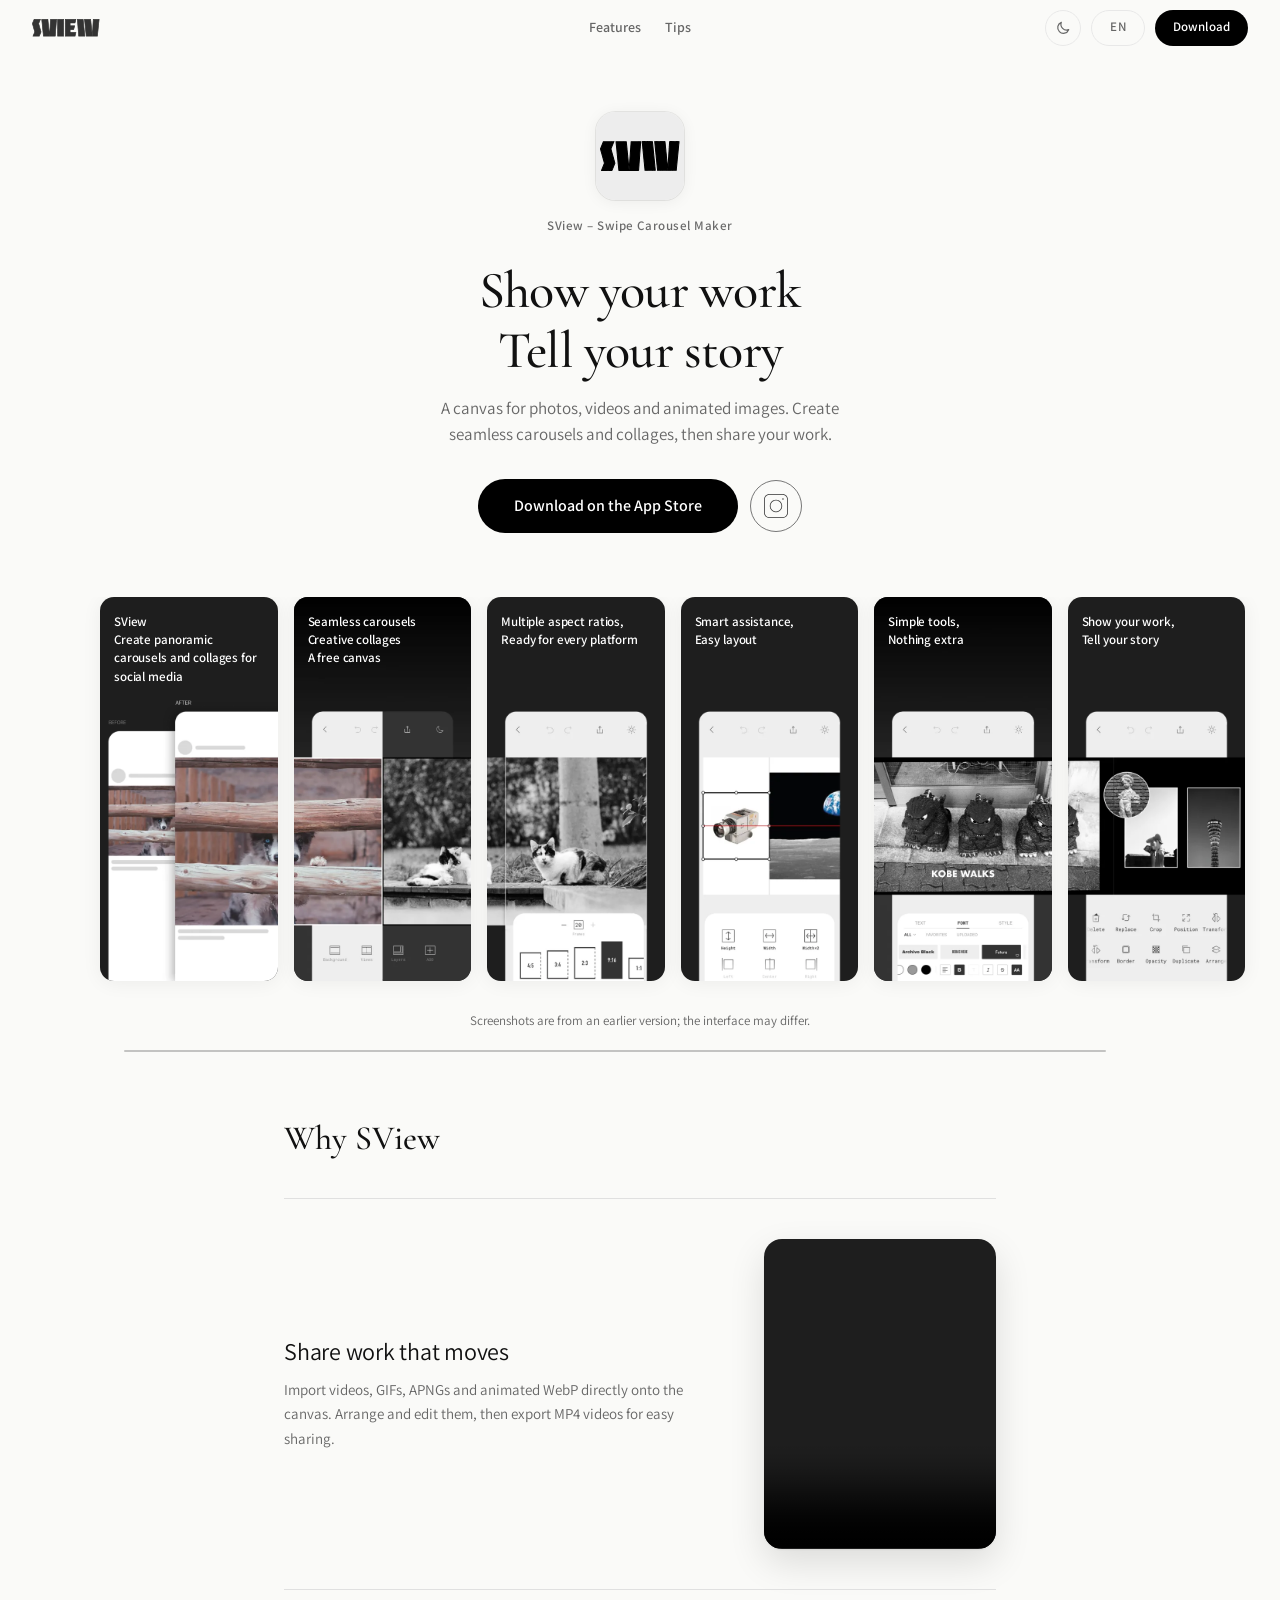
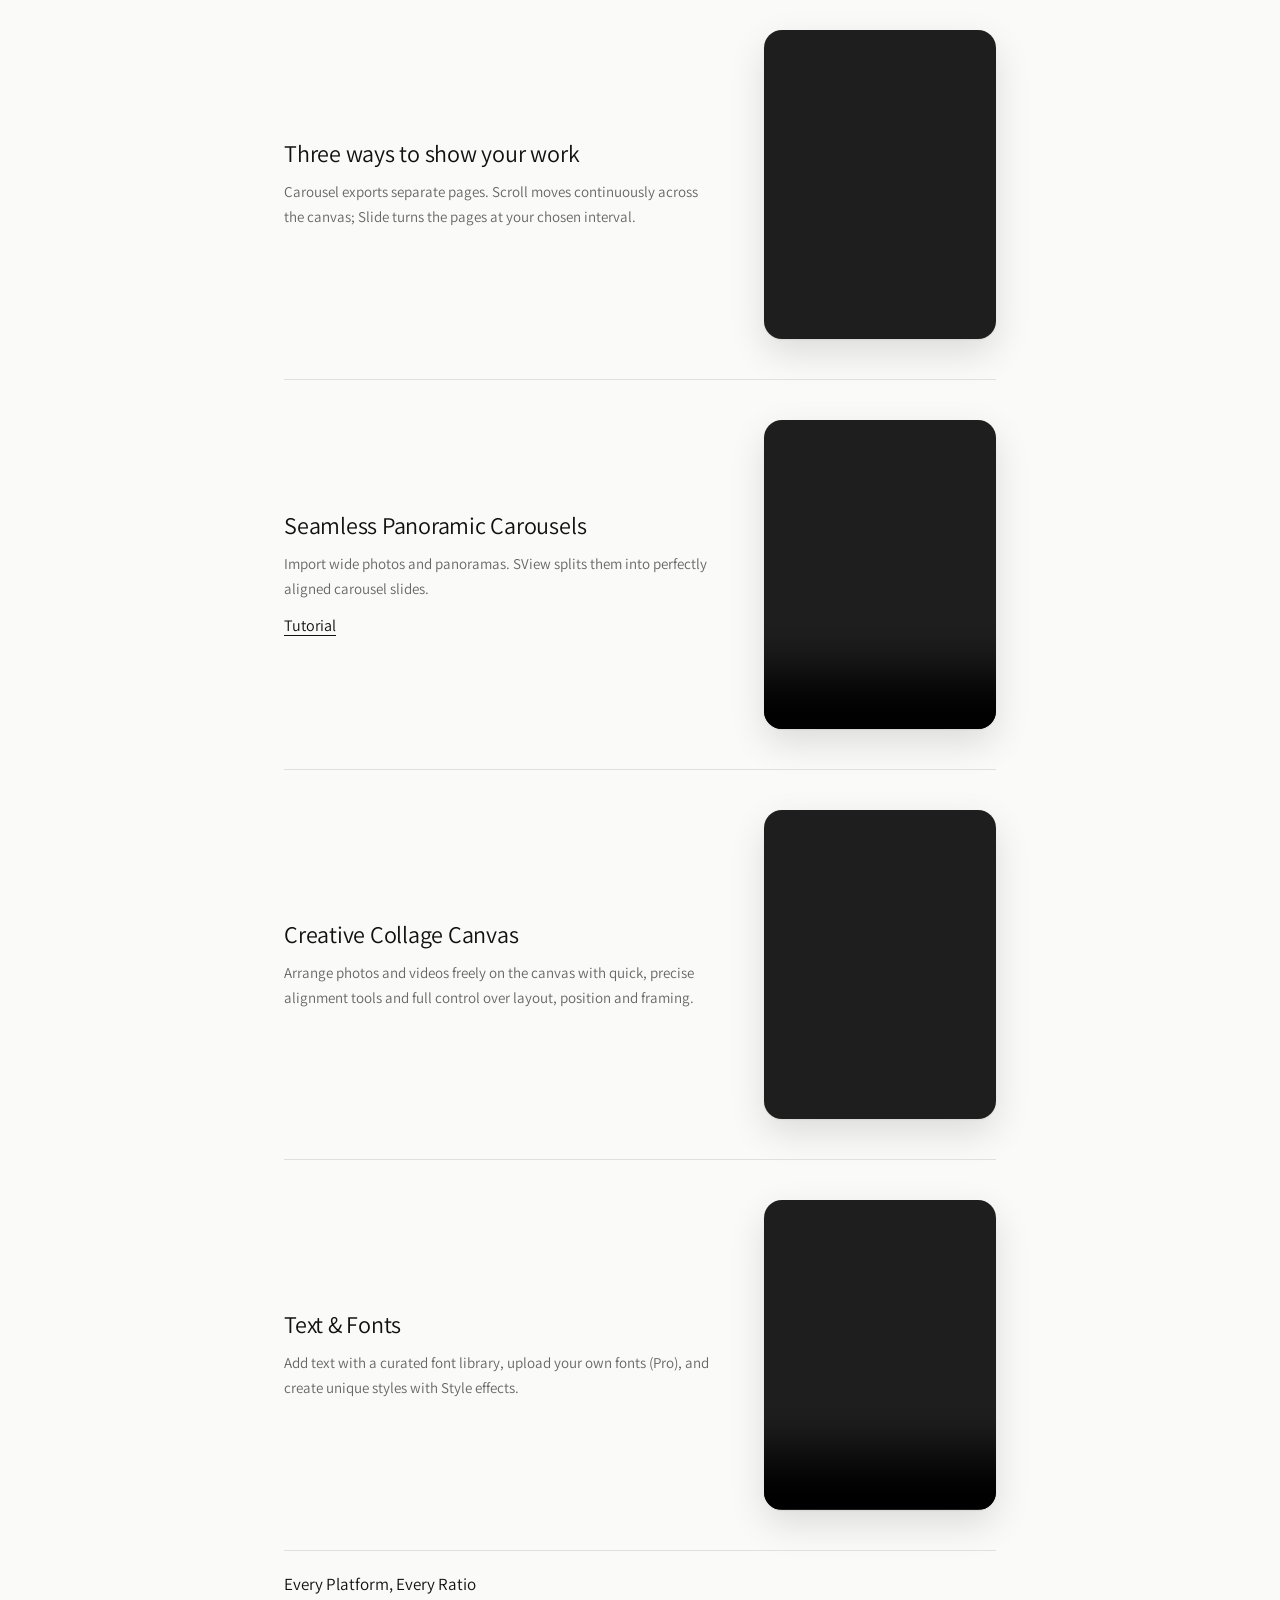
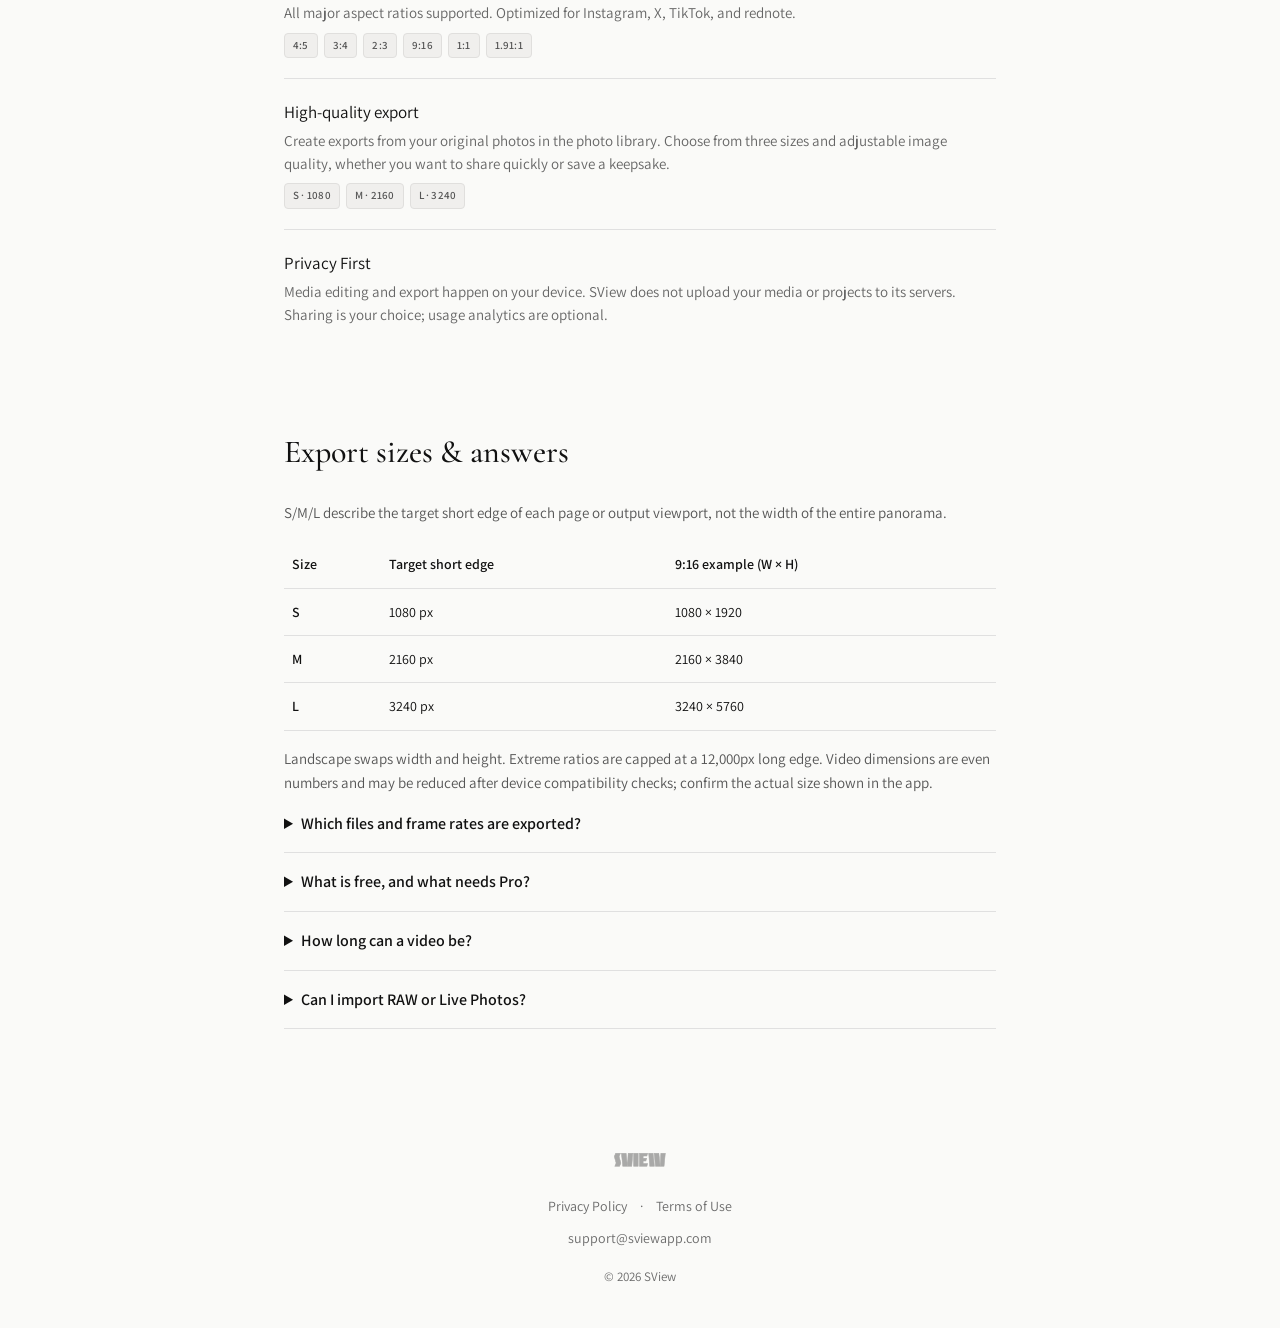
==== commit 7ca18b91: "Add compact mobile navigation and expandable looping guides" ====
--- a/index.html
+++ b/index.html
@@ -31,15 +31,12 @@
   <link rel="stylesheet" href="assets/site.css">
   <script defer src="assets/site.js"></script>
   <style>
-    .home-nav {
-      display: grid;
-      grid-template-columns: 1fr auto 1fr;
-      grid-template-areas: "brand sections controls";
-    }
-    .home-nav .nav-logo { grid-area: brand; justify-self: start; }
-    .nav-sections { grid-area: sections; display: flex; align-items: center; gap: 24px; }
-    .nav-sections a { display: inline-flex; align-items: center; min-height: 40px; }
-    .home-nav .nav-right { grid-area: controls; justify-self: end; }
+    .nav-sections {
+      position: absolute; left: 50%; top: 50%; transform: translate(-50%, -50%);
+      display: flex; align-items: center; gap: 24px;
+    }
+    .nav-sections a { display: inline-flex; align-items: center; min-height: 40px; white-space: nowrap; }
+    .nav-disclosure > summary { display: none; }
     #features { scroll-margin-top: 72px; }
 
     /* ===== HERO ===== */
@@ -265,16 +262,33 @@
     .lang-cjk .has-media .feature-title { line-height: 1.35; letter-spacing: 0.02em; }
 
     /* ===== RESPONSIVE ===== */
+    @media (max-width: 720px) {
+      .nav-disclosure > summary {
+        display: grid; place-items: center; list-style: none; cursor: pointer;
+        width: 44px; height: 44px; border-radius: 50%; color: var(--color-text);
+      }
+      .nav-disclosure > summary::-webkit-details-marker { display: none; }
+      .nav-disclosure[open] > summary { background: var(--color-hover); }
+      .nav-disclosure .nav-panel {
+        position: absolute; top: calc(100% + 4px); right: clamp(12px, 3vw, 24px);
+        width: min(216px, calc(100% - 24px)); padding: 6px;
+        background: var(--color-surface); border: 1px solid var(--color-border);
+        border-radius: 14px; box-shadow: 0 6px 24px var(--color-shadow);
+        max-height: calc(100dvh - 64px); overflow-y: auto;
+      }
+      .nav-sections { position: static; transform: none; align-items: stretch; flex-direction: column; gap: 0; }
+      .nav-sections a { min-height: 44px; border-radius: 8px; padding: 0 12px; color: var(--color-text); }
+      .nav-sections a:hover { background: var(--color-hover); }
+      .home-nav .nav-tools {
+        justify-content: space-between; align-items: flex-start; margin-top: 4px; padding: 8px 6px 2px;
+        border-top: 1px solid var(--color-border);
+      }
+      .home-nav .theme-btn, .home-nav .lang-btn { min-width: 44px; height: 44px; }
+      .home-nav .lang-selector { text-align: end; }
+      .home-nav .lang-dropdown { position: static; margin-top: 4px; box-shadow: none; }
+      .home-nav .lang-option { min-height: 44px; }
+    }
     @media (max-width: 640px) {
-      .home-nav {
-        height: auto;
-        grid-template-columns: 1fr auto;
-        grid-template-rows: 48px auto;
-        grid-template-areas: "brand controls" "sections sections";
-      }
-      .nav-sections { justify-self: center; }
-      #features { scroll-margin-top: 104px; }
-
       .hero { padding: 40px 20px 0; }
       .hero-icon { width: 72px; height: 72px; margin-bottom: 14px; }
       .hero-app-title { font-size: 12px; margin-bottom: 20px; }
@@ -308,28 +322,35 @@
   <a href="/" class="nav-logo" aria-label="SView Home">
     <img src="assets/brand/iconLogo_V3.svg" alt="SView">
   </a>
-  <div class="nav-sections">
-    <a href="#features" data-i18n="nav.features">Features</a>
-    <a href="/guides/" data-i18n="nav.tips">Tips</a>
-  </div>
   <div class="nav-right">
-    <div class="nav-tools">
-    <button class="theme-btn" id="themeBtn" type="button" data-i18n-aria="nav.theme" aria-label="Toggle dark mode">
-      <svg class="icon-moon" viewBox="0 0 24 24" fill="none" stroke="currentColor" stroke-width="1.8" stroke-linecap="round" stroke-linejoin="round" aria-hidden="true"><path d="M20.5 14.5A8.5 8.5 0 0 1 9.5 3.5a8.5 8.5 0 1 0 11 11z"/></svg>
-      <svg class="icon-sun" viewBox="0 0 24 24" fill="none" stroke="currentColor" stroke-width="1.8" stroke-linecap="round" aria-hidden="true"><circle cx="12" cy="12" r="4"/><path d="M12 2.5v2M12 19.5v2M4.6 4.6l1.4 1.4M18 18l1.4 1.4M2.5 12h2M19.5 12h2M4.6 19.4L6 18M18 6l1.4-1.4"/></svg>
-    </button>
-    <div class="lang-selector">
-      <button class="lang-btn" id="langBtn" aria-haspopup="true" aria-expanded="false">EN</button>
-      <div class="lang-dropdown" id="langDropdown" role="menu">
-        <button class="lang-option active" data-lang="en" role="menuitem">English</button>
-        <button class="lang-option" data-lang="zh" role="menuitem">简体中文</button>
-        <button class="lang-option" data-lang="zh-Hant" role="menuitem">繁體中文</button>
-        <button class="lang-option" data-lang="ja" role="menuitem">日本語</button>
-        <button class="lang-option" data-lang="ko" role="menuitem">한국어</button>
-        <button class="lang-option" data-lang="es" role="menuitem">Español</button>
+    <details class="nav-disclosure" open>
+      <summary data-i18n-aria="nav.menu" aria-label="Menu">
+        <svg aria-hidden="true" width="20" height="20" viewBox="0 0 24 24" fill="none" stroke="currentColor" stroke-width="1.7" stroke-linecap="round"><path d="M3 6h18M3 12h18M3 18h18"/></svg>
+      </summary>
+      <div class="nav-panel">
+        <div class="nav-sections">
+          <a href="#features" data-i18n="nav.features">Features</a>
+          <a href="/guides/" data-i18n="nav.tips">Tips</a>
+        </div>
+        <div class="nav-tools">
+          <button class="theme-btn" id="themeBtn" type="button" data-i18n-aria="nav.theme" aria-label="Toggle dark mode">
+            <svg class="icon-moon" viewBox="0 0 24 24" fill="none" stroke="currentColor" stroke-width="1.8" stroke-linecap="round" stroke-linejoin="round" aria-hidden="true"><path d="M20.5 14.5A8.5 8.5 0 0 1 9.5 3.5a8.5 8.5 0 1 0 11 11z"/></svg>
+            <svg class="icon-sun" viewBox="0 0 24 24" fill="none" stroke="currentColor" stroke-width="1.8" stroke-linecap="round" aria-hidden="true"><circle cx="12" cy="12" r="4"/><path d="M12 2.5v2M12 19.5v2M4.6 4.6l1.4 1.4M18 18l1.4 1.4M2.5 12h2M19.5 12h2M4.6 19.4L6 18M18 6l1.4-1.4"/></svg>
+          </button>
+          <div class="lang-selector">
+            <button class="lang-btn" id="langBtn" aria-haspopup="true" aria-expanded="false">EN</button>
+            <div class="lang-dropdown" id="langDropdown" role="menu">
+              <button class="lang-option active" data-lang="en" role="menuitem">English</button>
+              <button class="lang-option" data-lang="zh" role="menuitem">简体中文</button>
+              <button class="lang-option" data-lang="zh-Hant" role="menuitem">繁體中文</button>
+              <button class="lang-option" data-lang="ja" role="menuitem">日本語</button>
+              <button class="lang-option" data-lang="ko" role="menuitem">한국어</button>
+              <button class="lang-option" data-lang="es" role="menuitem">Español</button>
+            </div>
+          </div>
+        </div>
       </div>
-    </div>
-    </div>
+    </details>
     <a class="nav-download" href="https://apps.apple.com/us/app/sview-swipe-carousel-maker/id6759950270" data-store-download target="_blank" rel="noopener noreferrer" data-i18n="nav.download">Download</a>
   </div>
 </nav>
@@ -459,6 +480,7 @@
   const T = {
     en: {
       'nav.features': 'Features',
+      'nav.menu': 'Menu',
       'nav.tips': 'Tips',
       'nav.download': 'Download',
       'hero.tagline': 'Show your work\nTell your story',
@@ -511,6 +533,7 @@
     zh: {
       'nav.features': '功能',
       'nav.tips': '使用技巧',
+      'nav.menu': '菜单',
       'nav.download': '下载',
       'hero.tagline': '展示你的作品\n讲述你的故事',
       "hero.subtitle": "用自由画布排版照片、视频与动图，制作无缝轮播和创意拼贴，分享你的作品。",
@@ -560,6 +583,7 @@
       "nav.theme": "切换深色模式",
     },
     'zh-Hant': {
+      'nav.menu': '選單',
       'nav.features': '功能',
       'nav.tips': '使用技巧',
       'nav.download': '下載',
@@ -612,6 +636,7 @@
     },
     ja: {
       'nav.features': '機能',
+      'nav.menu': 'メニュー',
       'nav.tips': '使い方のヒント',
       'nav.download': 'ダウンロード',
       'hero.tagline': '作品を見せよう\n物語を伝えよう',
@@ -663,6 +688,7 @@
     },
     ko: {
       'nav.features': '기능',
+      'nav.menu': '메뉴',
       'nav.tips': '사용 팁',
       'nav.download': '다운로드',
       'hero.tagline': '당신의 작품을 보여주세요\n당신의 이야기를 들려주세요',
@@ -714,6 +740,7 @@
     },
     es: {
       'nav.features': 'Funciones',
+      'nav.menu': 'Menú',
       'nav.tips': 'Consejos',
       'nav.download': 'Descargar',
       'hero.tagline': 'Muestra tu trabajo\nCuenta tu historia',
@@ -810,6 +837,16 @@
   // Language dropdown
   var langBtn = document.getElementById('langBtn');
   var langDropdown = document.getElementById('langDropdown');
+  const navDisclosure = document.querySelector('.nav-disclosure');
+  const navToggle = navDisclosure.querySelector('summary');
+  const compactNav = matchMedia('(max-width: 720px)');
+  function syncNavWidth() {
+    navDisclosure.open = !compactNav.matches;
+    langDropdown.classList.remove('open');
+    langBtn.setAttribute('aria-expanded', 'false');
+  }
+  syncNavWidth();
+  compactNav.addEventListener('change', syncNavWidth);
   langBtn.addEventListener('click', function(e) {
     e.stopPropagation();
     var isOpen = langDropdown.classList.toggle('open');
@@ -820,16 +857,28 @@
       setLanguage(this.dataset.lang);
       langDropdown.classList.remove('open');
       langBtn.setAttribute('aria-expanded', 'false');
+      langBtn.focus();
     });
   });
-  document.addEventListener('click', function() {
+  document.addEventListener('click', function(e) {
     langDropdown.classList.remove('open');
     langBtn.setAttribute('aria-expanded', 'false');
+    if (compactNav.matches && (!navDisclosure.contains(e.target) || e.target.closest('.nav-sections a'))) {
+      navDisclosure.open = false;
+    }
+  });
+  navDisclosure.addEventListener('focusout', function(e) {
+    if (compactNav.matches && e.relatedTarget && !navDisclosure.contains(e.relatedTarget)) {
+      navDisclosure.open = false;
+    }
   });
 
   document.addEventListener("keydown", function(e) {
     if (e.key === "Escape" && langDropdown.classList.contains("open")) {
       langDropdown.classList.remove("open"); langBtn.setAttribute("aria-expanded", "false"); langBtn.focus();
+    } else if (e.key === 'Escape' && compactNav.matches && navDisclosure.open) {
+      navDisclosure.open = false;
+      navToggle.focus();
     }
   });
 
